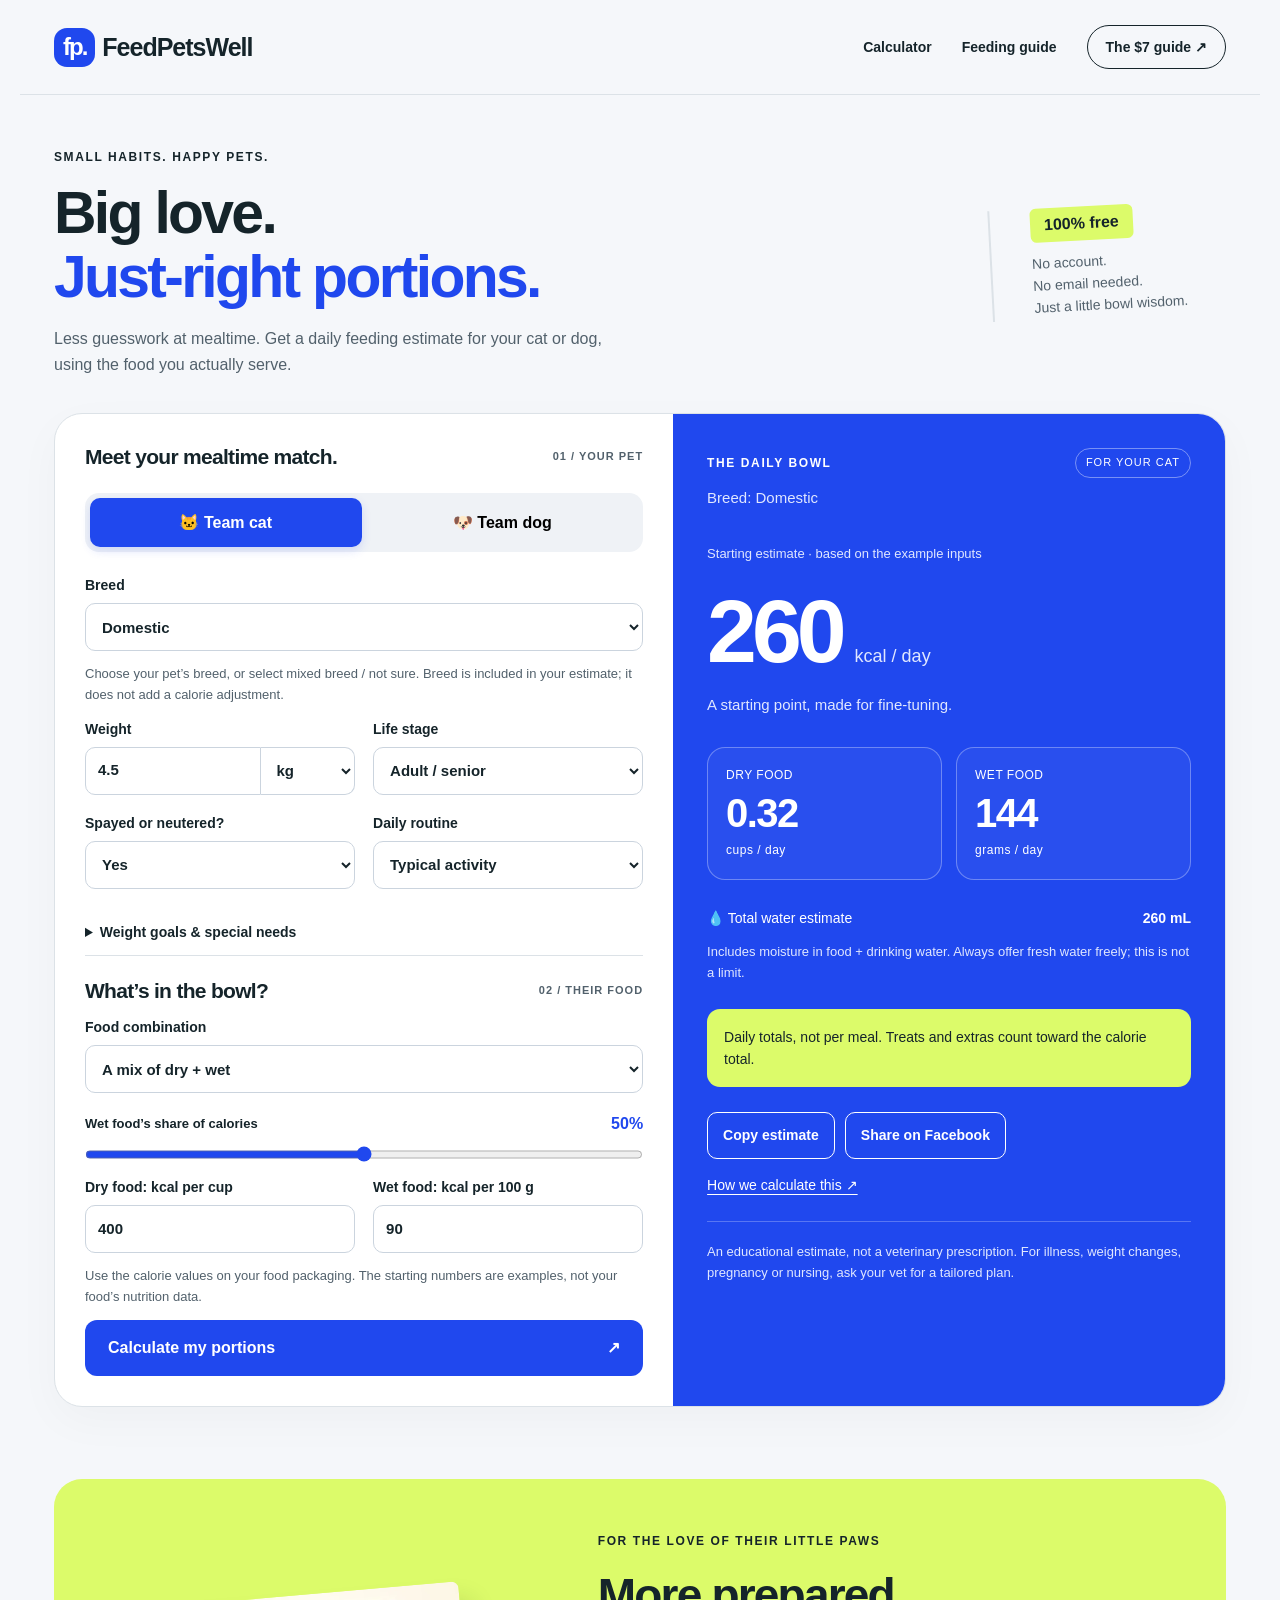
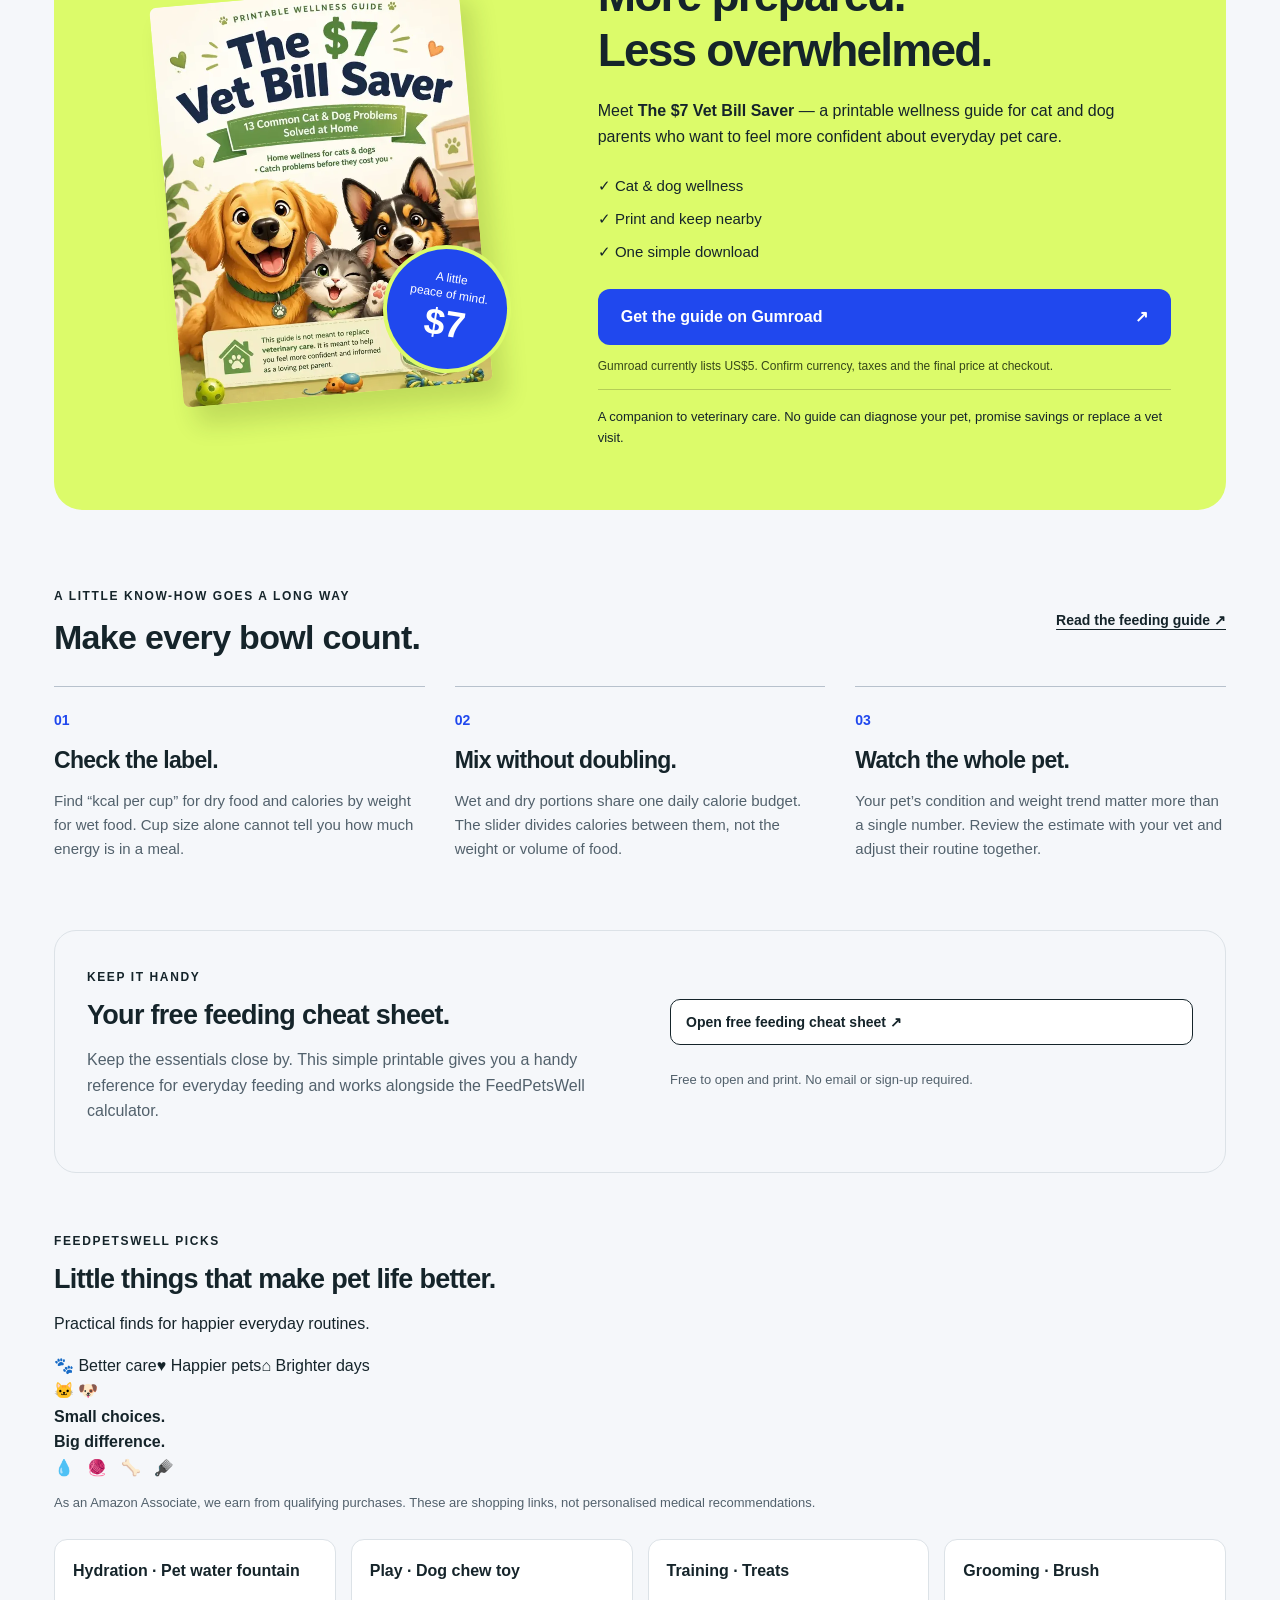
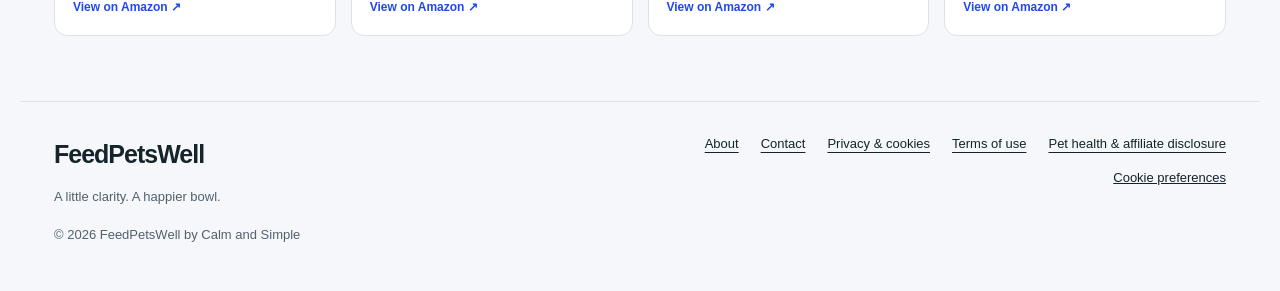
==== index.html @ 6544391b "Add FeedPetsWell Picks visual hero" ====
<!doctype html><html lang="en"><head><meta charset="utf-8"><meta name="viewport" content="width=device-width,initial-scale=1"><title>Cat & Dog Feeding Calculator | FeedPetsWell</title><meta name="description" content="Simple pet feeding estimates, practical guidance and printable wellness resources for cat and dog owners."><meta name="google-site-verification" content="kcTgtNbim-aIJYTtBA2O4tRLavfRM7BDeSpDGk0iWt8"><link rel="canonical" href="https://feedpetswell.com/"><meta property="og:title" content="Cat & Dog Feeding Calculator | FeedPetsWell"><meta property="og:description" content="Simple pet feeding estimates, practical guidance and printable wellness resources for cat and dog owners."><link rel="icon" href="favicon.svg"><link rel="stylesheet" href="style.css"><script async src="https://pagead2.googlesyndication.com/pagead/js/adsbygoogle.js?client=ca-pub-4805688858425253" crossorigin="anonymous"></script></head><body><a class="skip" href="#main">Skip to content</a><header><a class="brand" href="./" aria-label="FeedPetsWell home"><span class="brandmark">fp.</span>FeedPetsWell</a><nav aria-label="Main navigation"><a href="./#calculator">Calculator</a><a href="feeding-guide.html">Feeding guide</a><a class="nav-shop" href="./#wellness">The $7 guide ↗</a></nav></header><main id="main"><section class="intro"><div><span class="eyebrow">SMALL HABITS. HAPPY PETS.</span><h1>Big love.<br><span>Just-right portions.</span></h1><p>Less guesswork at mealtime. Get a daily feeding estimate for your cat or dog, using the food you actually serve.</p></div><div class="intro-note"><span>100% free</span><p>No account.<br>No email needed.<br>Just a little bowl wisdom.</p></div></section>
<section id="calculator" class="calculator" aria-label="Pet feeding calculator"><div class="input-panel"><div class="section-top"><h2>Meet your mealtime match.</h2><span class="pill">01 / YOUR PET</span></div><div class="pet-switch" role="group" aria-label="Pet type"><button class="selected" data-pet="cat" aria-pressed="true">🐱 Team cat</button><button data-pet="dog" aria-pressed="false">🐶 Team dog</button></div><form id="pet-form"><label for="breed">Breed<select id="breed" aria-describedby="breed-help"><option>Domestic</option></select></label><p id="breed-help" class="small">Choose your pet’s breed, or select mixed breed / not sure. Breed is included in your estimate; it does not add a calorie adjustment.</p><div class="fields"><label>Weight<div class="joined"><input id="weight" type="number" min="0.1" max="200" step="any" value="4.5" required aria-label="Pet weight"><select id="units" aria-label="Weight units"><option value="kg">kg</option><option value="lb">lb</option></select></div></label><label>Life stage<select id="stage"><option value="adult">Adult / senior</option><option value="young">Kitten / puppy under 4 months</option><option value="growing">Growing pet, 4+ months</option></select></label><label>Spayed or neutered?<select id="neutered"><option value="yes">Yes</option><option value="no">No</option></select></label><label>Daily routine<select id="activity"><option value="normal">Typical activity</option><option value="low">Low activity / gains weight easily</option><option value="high">Very active / working pet</option></select></label></div><details class="extra"><summary>Weight goals & special needs</summary><div class="fields"><label>Weight goal<select id="goal"><option value="maintain">Maintain</option><option value="lose">Lose weight</option><option value="gain">Gain weight</option></select></label><label>Health considerations<select id="health"><option value="healthy">Generally healthy</option><option value="special">Sensitive digestion / medical needs</option><option value="pregnant">Pregnant or nursing</option></select></label></div><p class="small">These options help flag when a veterinary feeding plan is needed. Breed and sex alone do not set your pet’s portions.</p></details><div class="section-top food-heading"><h3>What’s in the bowl?</h3><span class="pill">02 / THEIR FOOD</span></div><label>Food combination<select id="food"><option value="mixed">A mix of dry + wet</option><option value="dry">Dry food only</option><option value="wet">Wet food only</option></select></label><div id="split-wrap"><div class="range-label"><label for="split">Wet food’s share of calories</label><output id="split-label">50%</output></div><input type="range" id="split" min="0" max="100" step="5" value="50"></div><div class="fields food-fields"><label id="dry-label">Dry food: kcal per cup<input id="dry" type="number" value="400" min="1" max="2000" step="any" required></label><label id="wet-label">Wet food: kcal per 100 g<input id="wet" type="number" value="90" min="1" max="1000" step="any" required></label></div><p class="small">Use the calorie values on your food packaging. The starting numbers are examples, not your food’s nutrition data.</p><button type="submit" class="primary calculate">Calculate my portions <span>↗</span></button></form></div>
<aside class="result-panel"><div class="section-top"><span class="eyebrow">THE DAILY BOWL</span><span id="pet-label">FOR YOUR CAT</span></div><div id="results" aria-live="polite" aria-atomic="true"><p id="breed-result" class="result-description"></p><p id="result-status">Starting estimate · based on the example inputs</p><div class="calorie-number"><span id="calories">260</span><span>kcal / day</span></div><p class="result-description">A starting point, made for fine-tuning.</p><div class="portion-grid"><div><span>DRY FOOD</span><strong id="dry-out">0.32</strong><span>cups / day</span></div><div><span>WET FOOD</span><strong id="wet-out">144</strong><span id="wet-unit">grams / day</span></div></div><div class="water-row"><span>💧 Total water estimate</span><strong id="water-out">260 mL</strong></div><p class="small">Includes moisture in food + drinking water. Always offer fresh water freely; this is not a limit.</p><p id="guidance" class="result-guidance">Daily totals, not per meal. Treats and extras count toward the calorie total.</p></div><div class="share-row"><button id="copy" class="outline">Copy estimate</button><a id="share" class="outline" target="_blank" rel="noopener noreferrer">Share on Facebook</a></div><p id="copy-status" role="status" class="small"></p><a class="method-link" href="feeding-guide.html#method">How we calculate this ↗</a><p class="small result-disclaimer">An educational estimate, not a veterinary prescription. For illness, weight changes, pregnancy or nursing, ask your vet for a tailored plan.</p></aside></section>
<section class="wellness" id="wellness"><div class="cover-wrap"><img src="assets/vet-bill-saver.webp" alt="The $7 Vet Bill Saver printable wellness guide cover featuring two dogs and a cat" width="850" height="1100" loading="lazy"><span class="price-sticker">A little<br>peace of mind.<strong>$7</strong></span></div><div class="wellness-copy"><span class="eyebrow">FOR THE LOVE OF THEIR LITTLE PAWS</span><h2>More prepared.<br>Less overwhelmed.</h2><p>Meet <strong>The $7 Vet Bill Saver</strong> — a printable wellness guide for cat and dog parents who want to feel more confident about everyday pet care.</p><div class="benefits"><span>✓ Cat & dog wellness</span><span>✓ Print and keep nearby</span><span>✓ One simple download</span></div><a class="primary buy" href="https://calmtools7.gumroad.com/l/VetBillSaver" target="_blank" rel="noopener noreferrer">Get the guide on Gumroad <span>↗</span></a><p class="small">Gumroad currently lists US$5. Confirm currency, taxes and the final price at checkout.</p><p class="guide-disclaimer">A companion to veterinary care. No guide can diagnose your pet, promise savings or replace a vet visit.</p></div></section>
<section class="learn"><div class="section-top"><div><span class="eyebrow">A LITTLE KNOW-HOW GOES A LONG WAY</span><h2>Make every bowl count.</h2></div><a href="feeding-guide.html">Read the feeding guide ↗</a></div><div class="learn-grid"><article><span class="step">01</span><h3>Check the label.</h3><p>Find “kcal per cup” for dry food and calories by weight for wet food. Cup size alone cannot tell you how much energy is in a meal.</p></article><article><span class="step">02</span><h3>Mix without doubling.</h3><p>Wet and dry portions share one daily calorie budget. The slider divides calories between them, not the weight or volume of food.</p></article><article><span class="step">03</span><h3>Watch the whole pet.</h3><p>Your pet’s condition and weight trend matter more than a single number. Review the estimate with your vet and adjust their routine together.</p></article></div></section>
<section class="downloads"><div><span class="eyebrow">KEEP IT HANDY</span><h2>Your free feeding cheat sheet.</h2><p>Keep the essentials close by. This simple printable gives you a handy reference for everyday feeding and works alongside the FeedPetsWell calculator.</p></div><div><a class="outline" href="pet_feeding_cheatsheet.pdf">Open free feeding cheat sheet ↗</a><p class="small">Free to open and print. No email or sign-up required.</p></div></section>
<section class="shop-section"><div class="picks-hero"><div><span class="eyebrow">FEEDPETSWELL PICKS</span><h2>Little things that make pet life better.</h2><p>Practical finds for happier everyday routines.</p><div class="picks-values"><span>🐾 Better care</span><span>♥ Happier pets</span><span>⌂ Brighter days</span></div></div><div class="picks-scene" aria-hidden="true"><div class="pet-faces">🐱 🐶</div><strong>Small choices.<br>Big difference.</strong><div class="pet-things">💧 &nbsp; 🧶 &nbsp; 🦴 &nbsp; 🪮</div></div></div><p class="small picks-disclosure">As an Amazon Associate, we earn from qualifying purchases. These are shopping links, not personalised medical recommendations.</p><div class="shop-grid"><a href="https://amzn.to/4moT9z4" target="_blank" rel="sponsored noopener noreferrer">Hydration · Pet water fountain<span>View on Amazon ↗</span></a><a href="https://amzn.to/4cdVO9X" target="_blank" rel="sponsored noopener noreferrer">Play · Dog chew toy<span>View on Amazon ↗</span></a><a href="https://amzn.to/4volCZR" target="_blank" rel="sponsored noopener noreferrer">Training · Treats<span>View on Amazon ↗</span></a><a href="https://amzn.to/4t9PZSg" target="_blank" rel="sponsored noopener noreferrer">Grooming · Brush<span>View on Amazon ↗</span></a></div></section></main><script src="calculator.js" defer></script><footer><div><a class="brand" href="./">FeedPetsWell</a><p>A little clarity. A happier bowl.</p><small>© 2026 FeedPetsWell by Calm and Simple</small></div><div class="footerlinks"><a href="about.html">About</a><a href="contact.html">Contact</a><a href="privacy.html">Privacy & cookies</a><a href="terms.html">Terms of use</a><a href="disclaimer.html">Pet health & affiliate disclosure</a><button class="textbutton" data-cookie-open>Cookie preferences</button></div></footer><dialog id="cookies"><h2>Your privacy, your choice.</h2><p>The calculator works without analytics. Allow optional Google Analytics to help us understand site usage? Your pet’s form entries are not sent to Analytics.</p><p><a href="privacy.html">Read our privacy & cookie policy</a></p><div class="cookiebuttons"><button data-consent="no">Reject analytics</button><button class="primary" data-consent="yes">Allow analytics</button></div></dialog><script src="privacy.js" defer></script></body></html>
---- style.css ----
:root{--ink:#15242a;--blue:#2048ee;--lime:#dcfb6a;--paper:#f5f7fa;--line:#dce2e7;--muted:#52616c}*{box-sizing:border-box}html{scroll-behavior:smooth;scroll-padding-top:24px}body{margin:0;background:var(--paper);color:var(--ink);font-family:Inter,'Aptos','Segoe UI',Arial,sans-serif;font-size:16px;line-height:1.6}a{color:inherit;text-underline-offset:4px}button,input,select{font:inherit}button,a,input,select,summary{-webkit-tap-highlight-color:transparent}button,a{touch-action:manipulation}button{cursor:pointer}button:focus-visible,a:focus-visible,summary:focus-visible,input:focus-visible,select:focus-visible{outline:3px solid #ed7c37;outline-offset:4px}header,main,footer{max-width:1240px;margin:auto}header{display:flex;align-items:center;justify-content:space-between;padding:25px 34px;border-bottom:1px solid var(--line);gap:20px}.brand{display:inline-flex;align-items:center;gap:9px;text-decoration:none;font-size:29px;font-weight:850;letter-spacing:-1.7px}.brandmark{background:var(--blue);color:white;border-radius:13px;font-size:24px;letter-spacing:-2px;padding:0 9px;height:39px}.brand-dot{font-size:12px;align-self:flex-start;letter-spacing:0}nav{display:flex;gap:30px;align-items:center;font-weight:650;font-size:14px}nav a{text-decoration:none}.nav-shop{padding:10px 18px;border:1px solid var(--ink);border-radius:30px}main{padding:0 34px}.intro{display:flex;align-items:center;justify-content:space-between;gap:40px;padding:48px 0 36px}.eyebrow{font-size:12px;font-weight:800;letter-spacing:1.6px}.intro h1{font-size:clamp(38px,4.6vw,62px);line-height:1.08;letter-spacing:-2.7px;margin:12px 0 18px}.intro h1 span{color:var(--blue)}.intro p{max-width:580px;color:var(--muted);margin:0;line-height:1.6}.intro-note{border-left:2px solid var(--line);padding:0 40px;min-width:230px;transform:rotate(-3deg)}.intro-note>span{background:var(--lime);padding:4px 14px;font-weight:800;border-radius:6px;display:inline-block;margin-bottom:10px}.intro-note p{font-size:14px}.calculator{display:grid;grid-template-columns:1.12fr 1fr;border:1px solid var(--line);border-radius:28px;overflow:hidden;background:white;box-shadow:0 14px 45px #15242a08;scroll-margin-top:20px}.input-panel{padding:30px}.section-top{display:flex;justify-content:space-between;align-items:center;gap:15px}h2,h3{line-height:1.2;letter-spacing:-.7px}h2{font-size:27px;margin:0 0 20px}h3{font-size:21px}.input-panel h2{font-size:21px;margin:0}.pill{font-size:11px;font-weight:750;letter-spacing:1px;white-space:nowrap;color:var(--muted)}.pet-switch{display:flex;background:#eff2f6;padding:5px;border-radius:14px;gap:5px;margin:23px 0}.pet-switch button{width:50%;border:0;border-radius:10px;background:transparent;padding:12px;font-weight:700}.pet-switch button.selected{background:var(--blue);color:white;box-shadow:0 4px 10px #2048ee25}.fields{display:grid;grid-template-columns:1fr 1fr;gap:18px}label{display:block;font-size:14px;font-weight:650;line-height:1.5}input:not([type=range]),select{display:block;width:100%;min-height:48px;padding:10px 12px;border:1px solid #cbd4de;border-radius:10px;background:white;color:var(--ink);margin-top:7px;font-size:15px;min-width:0}input:invalid{border-color:#b54c36}.joined{display:flex}.joined input{border-radius:10px 0 0 10px;width:65%}.joined select{width:35%;border-left:0;border-radius:0 10px 10px 0}.extra{font-size:14px;margin-top:20px;padding:12px 0;border-bottom:1px solid var(--line)}summary{cursor:pointer;font-weight:650}details[open] summary{margin-bottom:15px}.extra .fields{margin-top:14px}.small{font-size:13px;line-height:1.6;color:var(--muted)}.food-heading{margin:22px 0 14px}.food-heading h3{margin:0}.range-label{display:flex;justify-content:space-between;align-items:center;margin-top:18px}.range-label label{font-size:13px}output{font-weight:800;color:var(--blue)}input[type=range]{width:100%;accent-color:var(--blue);height:25px;margin:5px 0 10px}.primary{display:inline-flex;justify-content:center;align-items:center;gap:30px;background:var(--blue);color:white;text-decoration:none;border:0;padding:15px 23px;border-radius:12px;font-weight:750;font-size:16px;min-height:52px;transition:transform .18s,background .18s}.primary:hover{background:#1435c6;transform:translateY(-2px)}.calculate{width:100%;justify-content:space-between}.result-panel{background:var(--blue);color:white;padding:34px;position:relative}.result-panel .eyebrow{font-size:12px}.result-panel .section-top>span:last-child{font-size:11px;letter-spacing:1px;border:1px solid #ffffff65;border-radius:20px;padding:5px 10px}.result-panel .small{color:#e0e7ff}.result-panel #result-status{font-size:13px;color:#e0e7ff;margin-top:34px}.calorie-number{display:flex;flex-wrap:wrap;align-items:baseline;gap:13px}.calorie-number>span:first-child{font-size:clamp(64px,7vw,92px);font-weight:800;letter-spacing:-5px;line-height:1.2}.calorie-number>span:last-child{font-size:18px;color:#e0e7ff}.result-description{margin:8px 0 30px;color:#e0e7ff;font-size:15px}.portion-grid{display:grid;grid-template-columns:1fr 1fr;gap:14px}.portion-grid>div{border:1px solid #ffffff50;border-radius:18px;padding:18px;background:#ffffff0b}.portion-grid span{display:block;font-size:12px;letter-spacing:.5px}.portion-grid strong{font-size:40px;line-height:1.4;letter-spacing:-1.6px;display:block}.water-row{display:flex;justify-content:space-between;gap:15px;margin:27px 0 8px;font-size:14px}.result-guidance{background:var(--lime);color:var(--ink);padding:17px;border-radius:13px;font-size:14px;margin:25px 0;line-height:1.6}.share-row{display:flex;flex-wrap:wrap;gap:10px}.outline{border:1px solid currentColor;padding:11px 15px;text-decoration:none;background:transparent;color:inherit;border-radius:10px;font-size:14px;font-weight:650;display:inline-block;min-height:44px}.outline:hover{background:#ffffff18}.method-link{font-size:14px}.result-disclaimer{border-top:1px solid #ffffff40;padding-top:20px;margin-top:24px}.wellness{display:grid;grid-template-columns:.85fr 1.15fr;gap:65px;align-items:center;margin:72px 0;background:var(--lime);border-radius:28px;padding:48px 55px}.cover-wrap{position:relative;max-width:310px;margin:auto}.cover-wrap img{display:block;width:100%;height:auto;border-radius:7px;transform:rotate(-5deg);box-shadow:12px 19px 25px #22310026;transition:transform .3s}.cover-wrap:hover img{transform:rotate(-2deg)}.price-sticker{position:absolute;bottom:22px;right:-35px;background:var(--blue);color:white;border-radius:50%;width:128px;height:128px;text-align:center;display:flex;flex-direction:column;justify-content:center;font-size:12px;line-height:1.3;transform:rotate(9deg);border:4px solid var(--lime)}.price-sticker strong{display:block;font-size:37px;line-height:1.2}.wellness h2{font-size:clamp(32px,3.7vw,46px);letter-spacing:-1.8px;margin:15px 0 20px}.wellness-copy>p{font-size:16px}.benefits{display:grid;gap:9px;font-size:15px;margin:25px 0}.buy{width:100%;justify-content:space-between}.wellness-copy .small{font-size:12px;color:#35471a}.guide-disclaimer{font-size:13px!important;border-top:1px solid #72833660;padding-top:17px}.learn .section-top{margin-bottom:28px}.learn .section-top h2{margin:10px 0 0;font-size:34px}.learn .section-top>a{font-size:14px;font-weight:650}.learn-grid{display:grid;grid-template-columns:repeat(3,1fr);gap:30px}.learn article{border-top:1px solid #b7c1cc;padding-top:20px}.step{font-size:14px;color:var(--blue);font-weight:750}.learn h3{font-size:23px;margin:14px 0}.learn p{color:var(--muted);font-size:15px}.downloads{display:grid;grid-template-columns:1fr 1fr;align-items:center;gap:60px;border:1px solid var(--line);border-radius:22px;padding:32px;margin:54px 0}.downloads h2{margin:10px 0}.downloads p{color:var(--muted)}.downloads>div:last-child{display:grid;gap:12px}.downloads .outline{background:white}.shop-section{margin:50px 0 65px}.shop-section h2{margin:10px 0 15px}.shop-grid{display:grid;grid-template-columns:repeat(4,1fr);gap:15px;margin-top:25px}.shop-grid a{background:white;border:1px solid var(--line);border-radius:13px;padding:18px;text-decoration:none;font-size:16px;font-weight:650}.shop-grid a:hover{border-color:var(--blue)}.shop-grid span{display:block;color:var(--blue);font-size:12px;margin-top:14px}footer{display:flex;justify-content:space-between;gap:40px;border-top:1px solid var(--line);padding:32px 34px 45px}footer p,footer small{font-size:13px;color:var(--muted)}.footerlinks{display:flex;max-width:560px;justify-content:flex-end;align-content:flex-start;flex-wrap:wrap;gap:13px 22px;font-size:13px}.textbutton{background:none;border:0;padding:0;font-size:13px;text-decoration:underline;color:inherit}.article{max-width:840px;padding-top:65px;padding-bottom:70px}.article h1{font-size:clamp(36px,5vw,58px);line-height:1.12;letter-spacing:-2px;margin:15px 0 35px}.article h2{font-size:25px;margin:35px 0 12px}.article p{color:#3e505b;line-height:1.85}.article a:not(.primary){color:#183fd5}.article details{padding:18px 0;border-bottom:1px solid var(--line)}.article>.primary{margin-top:25px}.lede{font-size:20px}dialog{max-width:520px;width:calc(100% - 32px);border:1px solid var(--line);border-radius:22px;padding:28px;box-shadow:0 20px 100px #0003}dialog::backdrop{background:#10182870}dialog p{font-size:15px}.cookiebuttons{display:flex;flex-wrap:wrap;gap:12px}.cookiebuttons button{flex:1;border:1px solid var(--blue);border-radius:10px;padding:12px;font-size:14px}.skip{position:absolute;top:-100px;left:20px;background:white;padding:10px;z-index:10}.skip:focus{top:10px}[hidden]{display:none!important}@media(max-width:900px){.intro-note{display:none}.calculator{grid-template-columns:1fr 1fr}.input-panel,.result-panel{padding:24px}.section-top{flex-wrap:wrap}.fields{gap:12px}.wellness{padding:35px;gap:40px}.shop-grid{grid-template-columns:1fr 1fr}.downloads{gap:25px}.calorie-number>span:first-child{font-size:70px}}@media(max-width:700px){header{padding:18px 20px;flex-wrap:wrap;gap:15px}.brand{font-size:26px}nav{width:100%;gap:20px;justify-content:space-between;font-size:13px}.nav-shop{padding:8px 12px}main{padding:0 18px}.intro{padding:30px 2px}.intro h1{font-size:42px;letter-spacing:-2px}.intro p{font-size:15px}.calculator{grid-template-columns:1fr;border-radius:20px}.input-panel,.result-panel{padding:23px}.result-panel{margin:0}.result-panel #result-status{margin-top:25px}.wellness{grid-template-columns:1fr;padding:32px 26px;gap:35px;margin:42px 0}.cover-wrap{max-width:220px}.price-sticker{right:-25px;width:105px;height:105px}.wellness h2{font-size:37px}.learn-grid{grid-template-columns:1fr;gap:16px}.learn .section-top h2{font-size:30px}.learn .section-top{gap:17px}.learn article p{margin-bottom:0}.downloads{grid-template-columns:1fr;padding:25px;gap:15px}.shop-grid{gap:12px}.shop-grid a{font-size:14px;padding:14px}footer{padding:28px 20px;flex-direction:column;gap:20px}.footerlinks{justify-content:flex-start}.article{padding:35px 23px 55px}.article h1{font-size:39px}}@media(prefers-reduced-motion:reduce){html{scroll-behavior:auto}*{transition:none!important}}@media print{header,footer,.input-panel,.wellness,.learn,.downloads,.shop-section,.share-row,dialog{display:none}.calculator{display:block}.result-panel{color:black;background:white}.result-panel .small,.result-panel #result-status,.result-description{color:black}}

/* FeedPetsWell wordmark */
.brand{font-size:25px;letter-spacing:-1px;gap:7px}.domain-suffix{font-size:16px;letter-spacing:-.3px;margin-left:-6px;align-self:center;color:var(--blue)}@media(max-width:700px){.brand{font-size:23px}.domain-suffix{font-size:15px}}
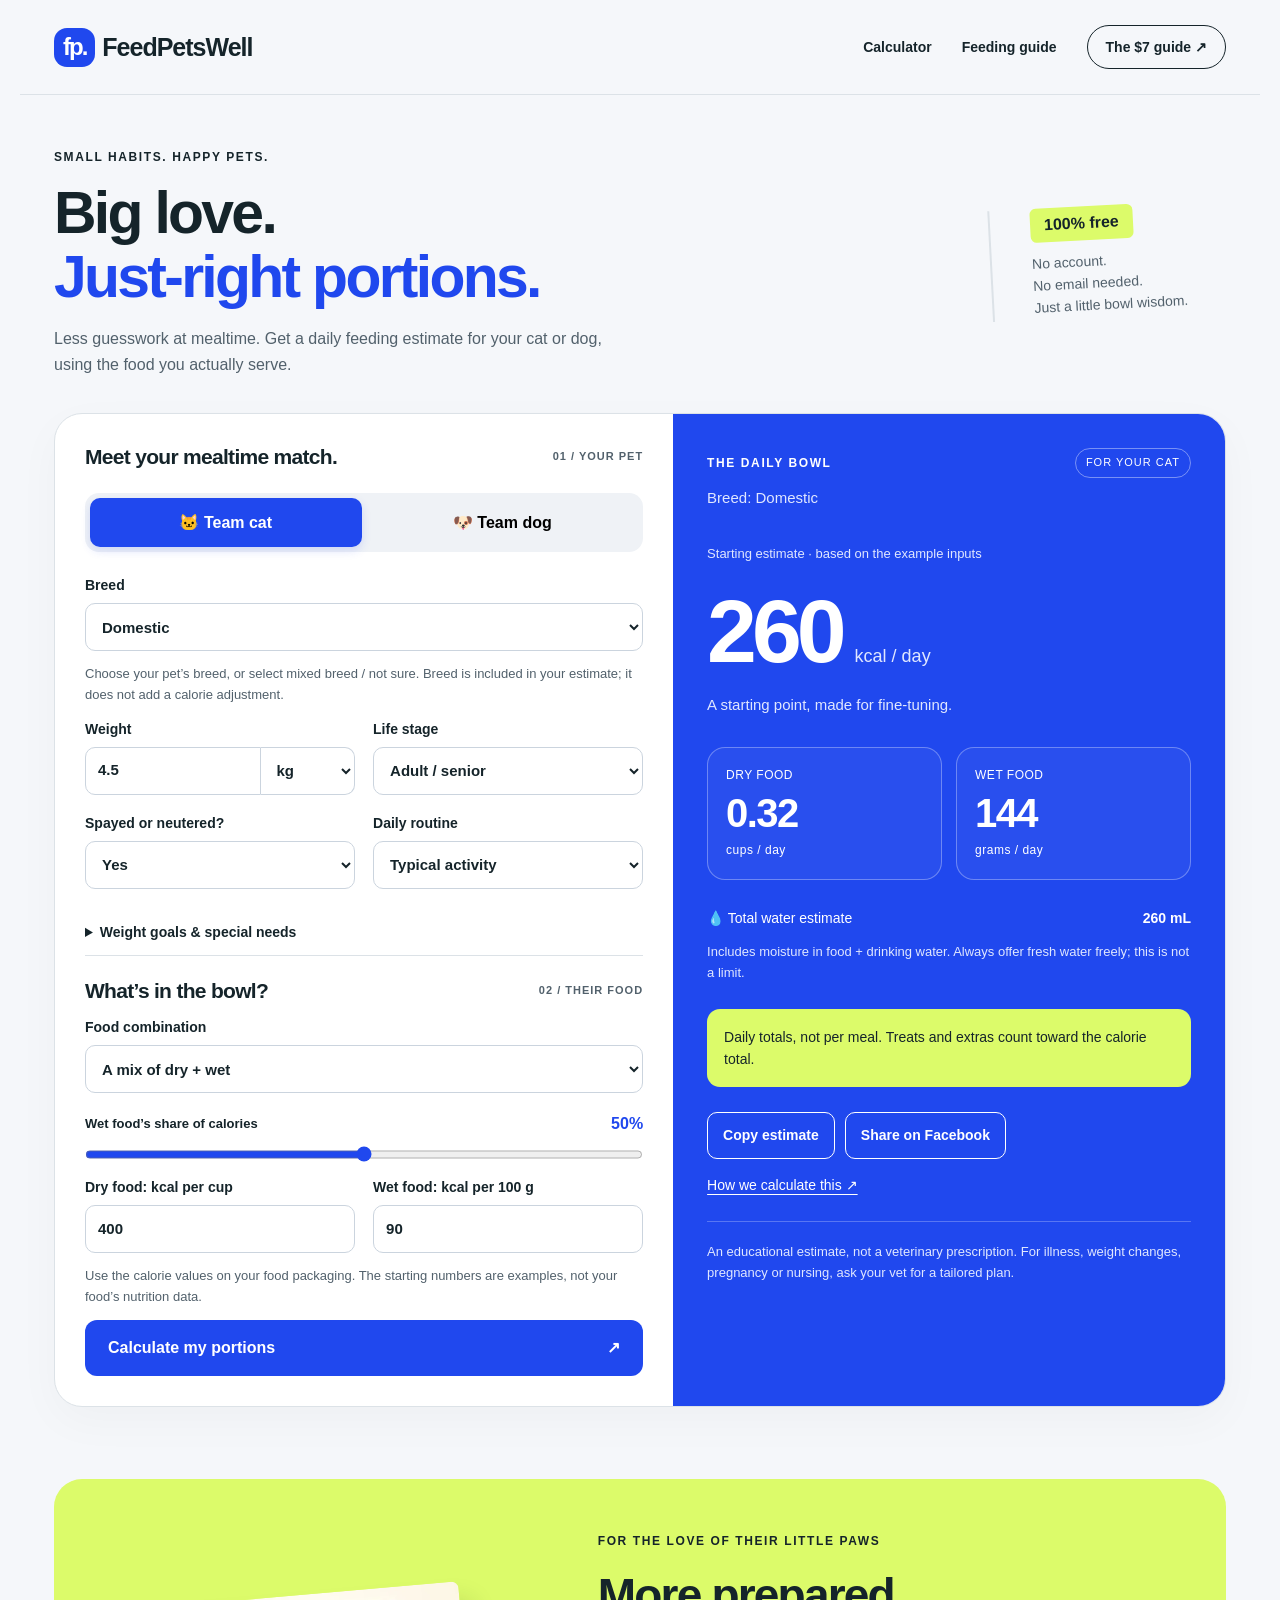
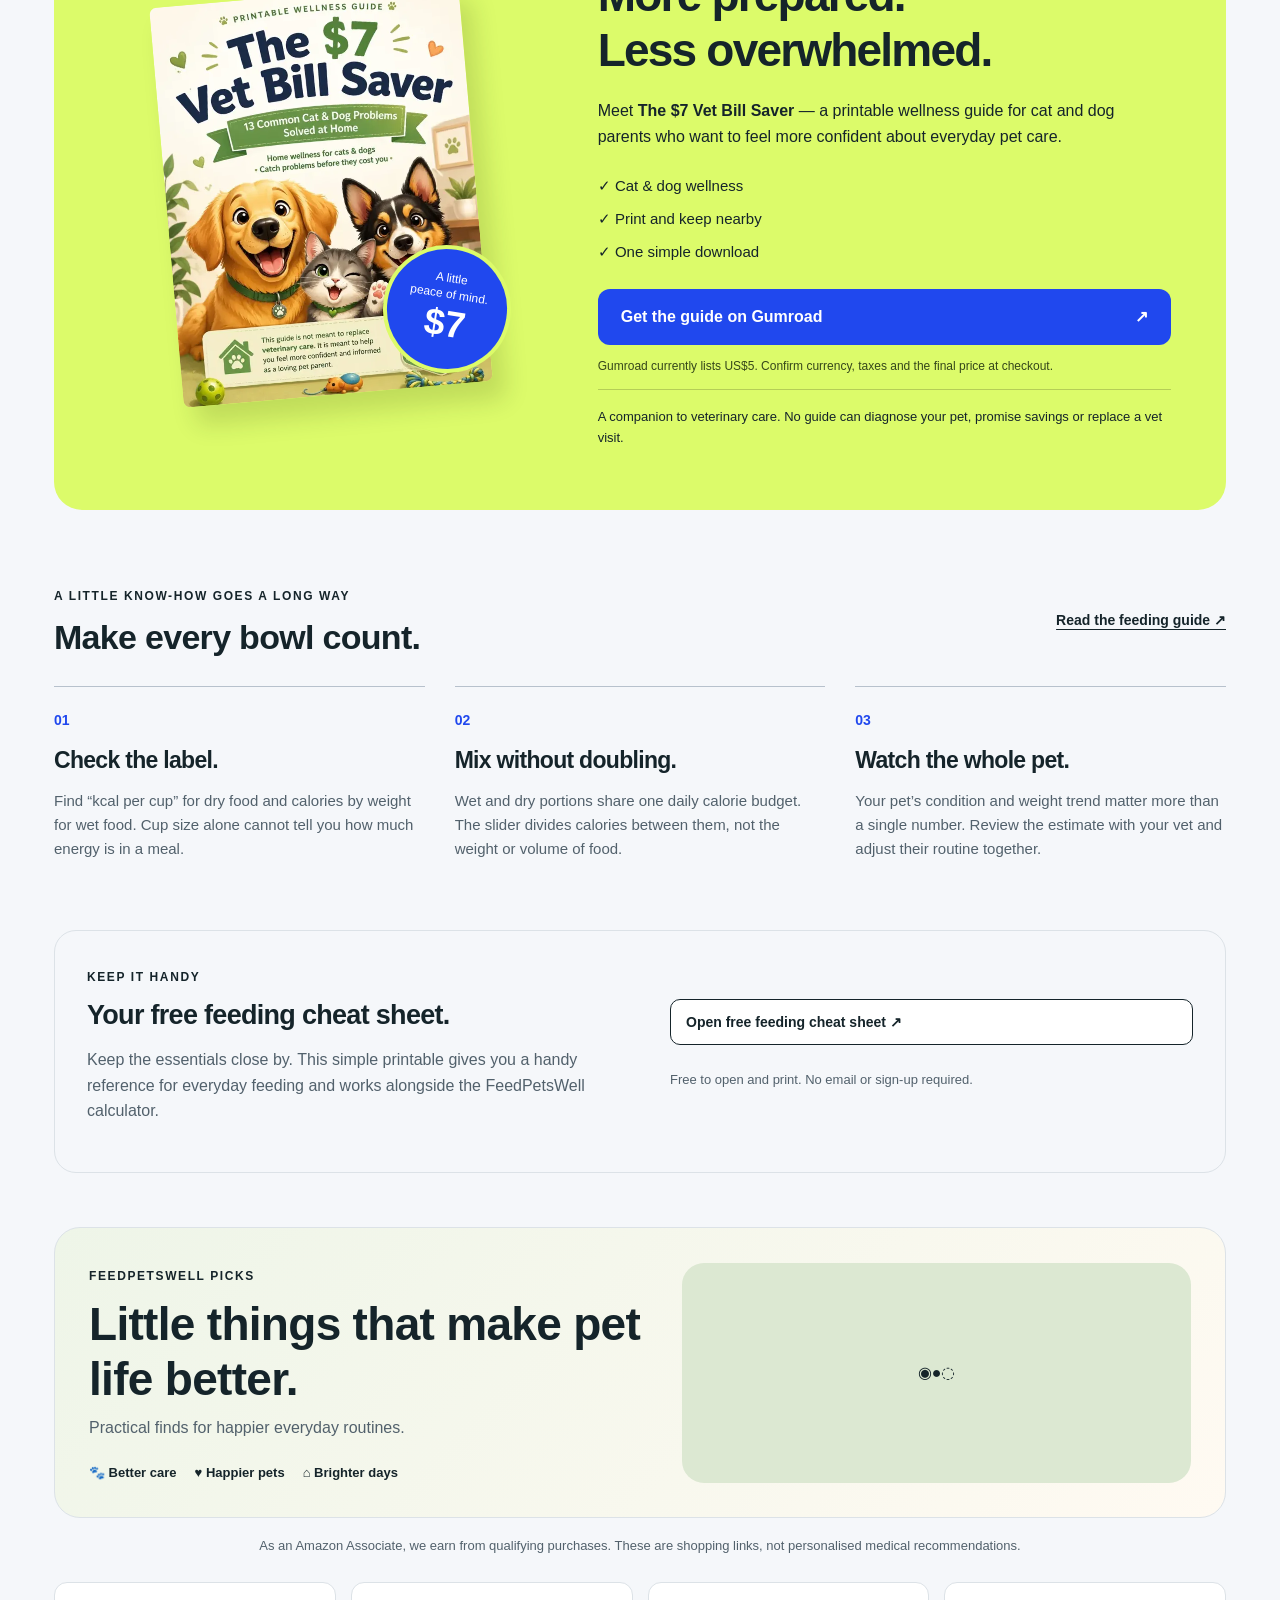
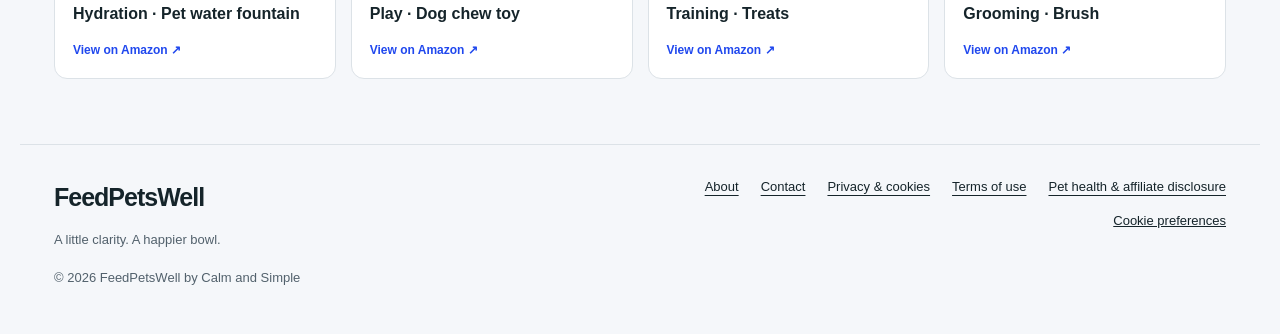
==== commit 0163c01a: "Replace Picks emoji panel with pet artwork" ====
--- a/index.html
+++ b/index.html
@@ -4,4 +4,4 @@
 <section class="wellness" id="wellness"><div class="cover-wrap"><img src="assets/vet-bill-saver.webp" alt="The $7 Vet Bill Saver printable wellness guide cover featuring two dogs and a cat" width="850" height="1100" loading="lazy"><span class="price-sticker">A little<br>peace of mind.<strong>$7</strong></span></div><div class="wellness-copy"><span class="eyebrow">FOR THE LOVE OF THEIR LITTLE PAWS</span><h2>More prepared.<br>Less overwhelmed.</h2><p>Meet <strong>The $7 Vet Bill Saver</strong> — a printable wellness guide for cat and dog parents who want to feel more confident about everyday pet care.</p><div class="benefits"><span>✓ Cat & dog wellness</span><span>✓ Print and keep nearby</span><span>✓ One simple download</span></div><a class="primary buy" href="https://calmtools7.gumroad.com/l/VetBillSaver" target="_blank" rel="noopener noreferrer">Get the guide on Gumroad <span>↗</span></a><p class="small">Gumroad currently lists US$5. Confirm currency, taxes and the final price at checkout.</p><p class="guide-disclaimer">A companion to veterinary care. No guide can diagnose your pet, promise savings or replace a vet visit.</p></div></section>
 <section class="learn"><div class="section-top"><div><span class="eyebrow">A LITTLE KNOW-HOW GOES A LONG WAY</span><h2>Make every bowl count.</h2></div><a href="feeding-guide.html">Read the feeding guide ↗</a></div><div class="learn-grid"><article><span class="step">01</span><h3>Check the label.</h3><p>Find “kcal per cup” for dry food and calories by weight for wet food. Cup size alone cannot tell you how much energy is in a meal.</p></article><article><span class="step">02</span><h3>Mix without doubling.</h3><p>Wet and dry portions share one daily calorie budget. The slider divides calories between them, not the weight or volume of food.</p></article><article><span class="step">03</span><h3>Watch the whole pet.</h3><p>Your pet’s condition and weight trend matter more than a single number. Review the estimate with your vet and adjust their routine together.</p></article></div></section>
 <section class="downloads"><div><span class="eyebrow">KEEP IT HANDY</span><h2>Your free feeding cheat sheet.</h2><p>Keep the essentials close by. This simple printable gives you a handy reference for everyday feeding and works alongside the FeedPetsWell calculator.</p></div><div><a class="outline" href="pet_feeding_cheatsheet.pdf">Open free feeding cheat sheet ↗</a><p class="small">Free to open and print. No email or sign-up required.</p></div></section>
-<section class="shop-section"><div class="picks-hero"><div><span class="eyebrow">FEEDPETSWELL PICKS</span><h2>Little things that make pet life better.</h2><p>Practical finds for happier everyday routines.</p><div class="picks-values"><span>🐾 Better care</span><span>♥ Happier pets</span><span>⌂ Brighter days</span></div></div><div class="picks-scene" aria-hidden="true"><div class="pet-faces">🐱 🐶</div><strong>Small choices.<br>Big difference.</strong><div class="pet-things">💧 &nbsp; 🧶 &nbsp; 🦴 &nbsp; 🪮</div></div></div><p class="small picks-disclosure">As an Amazon Associate, we earn from qualifying purchases. These are shopping links, not personalised medical recommendations.</p><div class="shop-grid"><a href="https://amzn.to/4moT9z4" target="_blank" rel="sponsored noopener noreferrer">Hydration · Pet water fountain<span>View on Amazon ↗</span></a><a href="https://amzn.to/4cdVO9X" target="_blank" rel="sponsored noopener noreferrer">Play · Dog chew toy<span>View on Amazon ↗</span></a><a href="https://amzn.to/4volCZR" target="_blank" rel="sponsored noopener noreferrer">Training · Treats<span>View on Amazon ↗</span></a><a href="https://amzn.to/4t9PZSg" target="_blank" rel="sponsored noopener noreferrer">Grooming · Brush<span>View on Amazon ↗</span></a></div></section></main><script src="calculator.js" defer></script><footer><div><a class="brand" href="./">FeedPetsWell</a><p>A little clarity. A happier bowl.</p><small>© 2026 FeedPetsWell by Calm and Simple</small></div><div class="footerlinks"><a href="about.html">About</a><a href="contact.html">Contact</a><a href="privacy.html">Privacy & cookies</a><a href="terms.html">Terms of use</a><a href="disclaimer.html">Pet health & affiliate disclosure</a><button class="textbutton" data-cookie-open>Cookie preferences</button></div></footer><dialog id="cookies"><h2>Your privacy, your choice.</h2><p>The calculator works without analytics. Allow optional Google Analytics to help us understand site usage? Your pet’s form entries are not sent to Analytics.</p><p><a href="privacy.html">Read our privacy & cookie policy</a></p><div class="cookiebuttons"><button data-consent="no">Reject analytics</button><button class="primary" data-consent="yes">Allow analytics</button></div></dialog><script src="privacy.js" defer></script></body></html>
+<section class="shop-section"><div class="picks-hero"><div><span class="eyebrow">FEEDPETSWELL PICKS</span><h2>Little things that make pet life better.</h2><p>Practical finds for happier everyday routines.</p><div class="picks-values"><span>🐾 Better care</span><span>♥ Happier pets</span><span>⌂ Brighter days</span></div></div><div class="picks-scene photo-style" aria-label="Happy cat and dog in a cozy home"><div class="pet-portrait"><div class="cat-shape"><span class="ear left"></span><span class="ear right"></span><span class="eye e1"></span><span class="eye e2"></span><span class="nose"></span></div><div class="dog-shape"><span class="dog-ear left"></span><span class="dog-ear right"></span><span class="eye e1"></span><span class="eye e2"></span><span class="dog-nose"></span></div></div><div class="cozy-floor"><span>◉</span><span>●</span><span>◌</span></div></div></div><p class="small picks-disclosure">As an Amazon Associate, we earn from qualifying purchases. These are shopping links, not personalised medical recommendations.</p><div class="shop-grid"><a href="https://amzn.to/4moT9z4" target="_blank" rel="sponsored noopener noreferrer">Hydration · Pet water fountain<span>View on Amazon ↗</span></a><a href="https://amzn.to/4cdVO9X" target="_blank" rel="sponsored noopener noreferrer">Play · Dog chew toy<span>View on Amazon ↗</span></a><a href="https://amzn.to/4volCZR" target="_blank" rel="sponsored noopener noreferrer">Training · Treats<span>View on Amazon ↗</span></a><a href="https://amzn.to/4t9PZSg" target="_blank" rel="sponsored noopener noreferrer">Grooming · Brush<span>View on Amazon ↗</span></a></div></section></main><script src="calculator.js" defer></script><footer><div><a class="brand" href="./">FeedPetsWell</a><p>A little clarity. A happier bowl.</p><small>© 2026 FeedPetsWell by Calm and Simple</small></div><div class="footerlinks"><a href="about.html">About</a><a href="contact.html">Contact</a><a href="privacy.html">Privacy & cookies</a><a href="terms.html">Terms of use</a><a href="disclaimer.html">Pet health & affiliate disclosure</a><button class="textbutton" data-cookie-open>Cookie preferences</button></div></footer><dialog id="cookies"><h2>Your privacy, your choice.</h2><p>The calculator works without analytics. Allow optional Google Analytics to help us understand site usage? Your pet’s form entries are not sent to Analytics.</p><p><a href="privacy.html">Read our privacy & cookie policy</a></p><div class="cookiebuttons"><button data-consent="no">Reject analytics</button><button class="primary" data-consent="yes">Allow analytics</button></div></dialog><script src="privacy.js" defer></script></body></html>
--- a/style.css
+++ b/style.css
@@ -2,3 +2,6 @@
 
 /* FeedPetsWell wordmark */
 .brand{font-size:25px;letter-spacing:-1px;gap:7px}.domain-suffix{font-size:16px;letter-spacing:-.3px;margin-left:-6px;align-self:center;color:var(--blue)}@media(max-width:700px){.brand{font-size:23px}.domain-suffix{font-size:15px}}
+
+/* FeedPetsWell Picks */
+.picks-hero{display:grid;grid-template-columns:1fr .9fr;gap:28px;align-items:center;background:linear-gradient(135deg,#eef5e8,#fffaf2);border:1px solid var(--line);border-radius:26px;padding:34px;margin-bottom:18px;overflow:hidden}.picks-hero h2{font-size:clamp(30px,3.6vw,46px);margin:9px 0 8px}.picks-hero p{color:var(--muted);margin:0}.picks-values{display:flex;flex-wrap:wrap;gap:10px 18px;margin-top:22px;font-size:13px;font-weight:750}.picks-scene{min-height:220px;border-radius:22px;background:#dce8d2;display:flex;flex-direction:column;align-items:center;justify-content:center;text-align:center;padding:22px}.pet-faces{font-size:72px;line-height:1;margin-bottom:12px}.picks-scene strong{font-size:24px;line-height:1.15;letter-spacing:-.7px}.pet-things{font-size:26px;margin-top:16px}.picks-disclosure{text-align:center;margin:14px 0 24px}.shop-grid a{transition:transform .18s,border-color .18s,box-shadow .18s}.shop-grid a:hover{transform:translateY(-3px);box-shadow:0 10px 25px #15242a12}@media(max-width:700px){.picks-hero{grid-template-columns:1fr;padding:24px}.picks-scene{min-height:170px}.pet-faces{font-size:58px}}
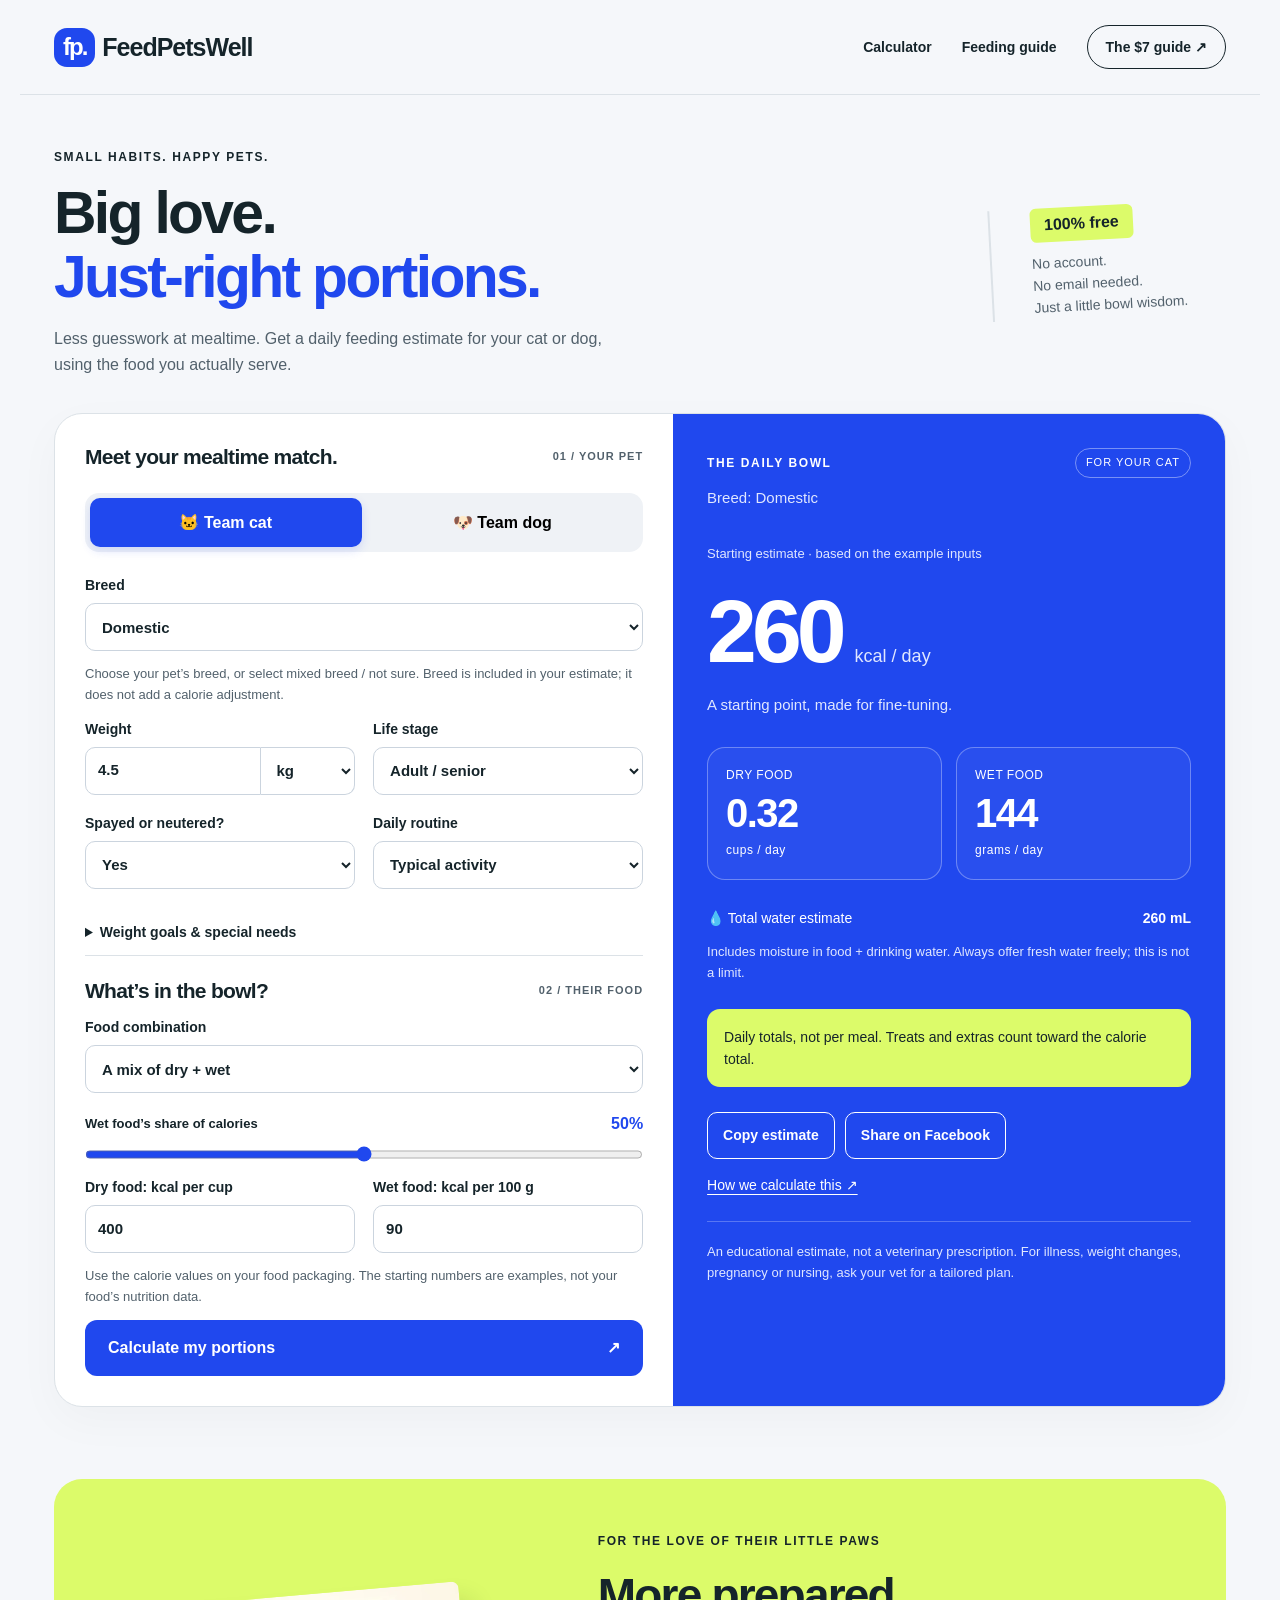
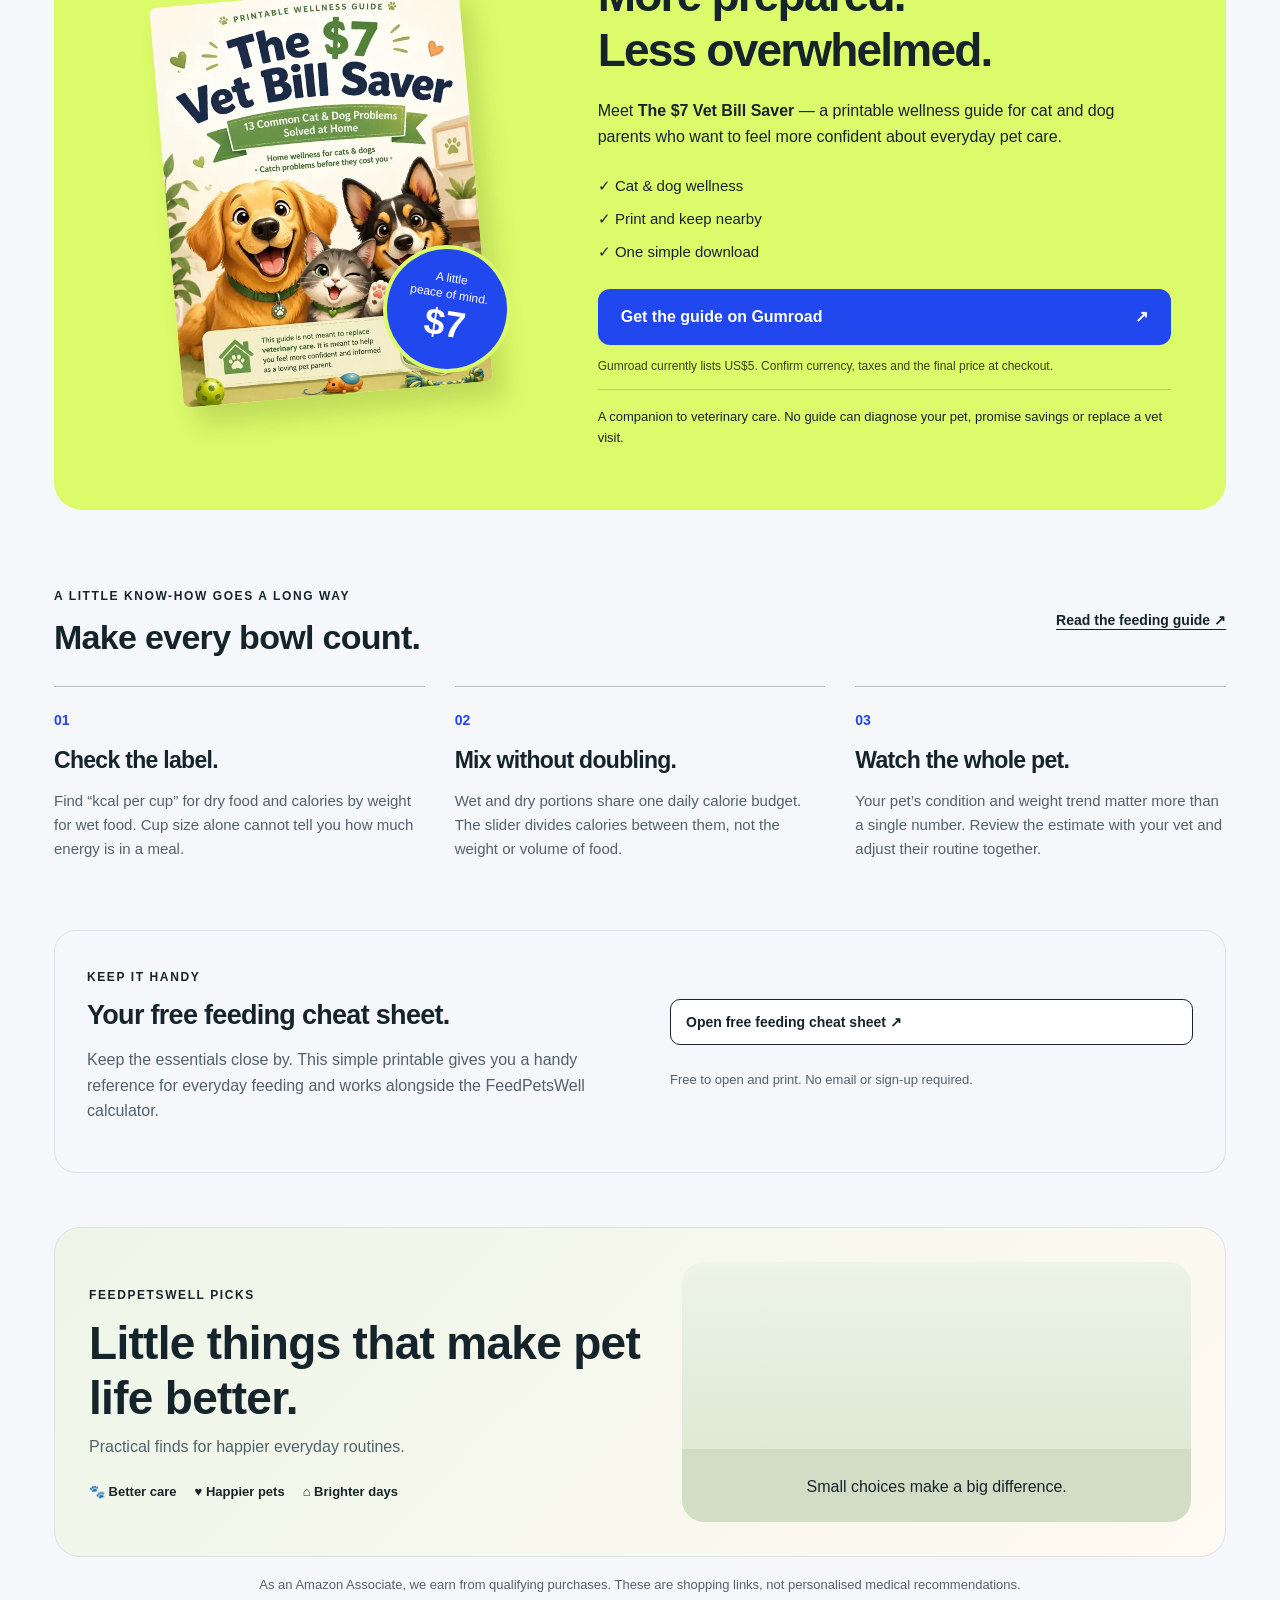
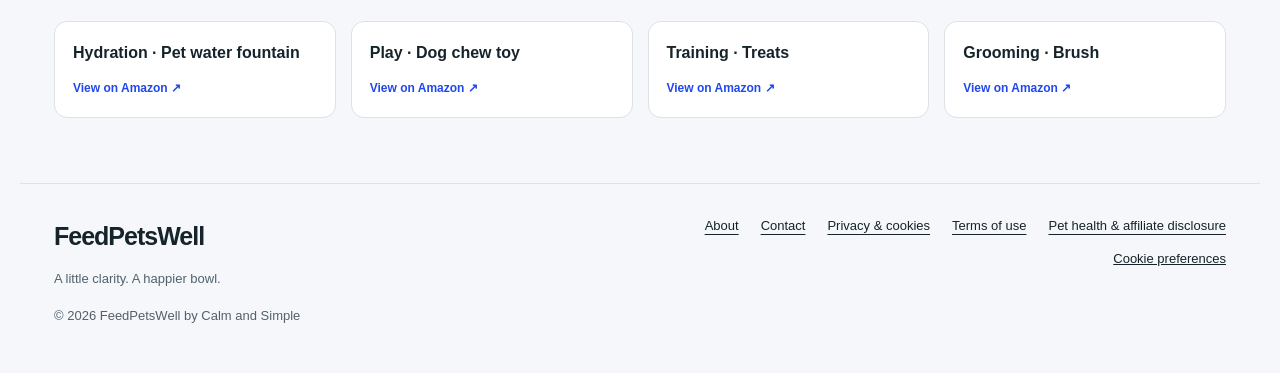
==== commit 24074e2b: "Remove crude Picks pet drawing" ====
--- a/index.html
+++ b/index.html
@@ -4,4 +4,4 @@
 <section class="wellness" id="wellness"><div class="cover-wrap"><img src="assets/vet-bill-saver.webp" alt="The $7 Vet Bill Saver printable wellness guide cover featuring two dogs and a cat" width="850" height="1100" loading="lazy"><span class="price-sticker">A little<br>peace of mind.<strong>$7</strong></span></div><div class="wellness-copy"><span class="eyebrow">FOR THE LOVE OF THEIR LITTLE PAWS</span><h2>More prepared.<br>Less overwhelmed.</h2><p>Meet <strong>The $7 Vet Bill Saver</strong> — a printable wellness guide for cat and dog parents who want to feel more confident about everyday pet care.</p><div class="benefits"><span>✓ Cat & dog wellness</span><span>✓ Print and keep nearby</span><span>✓ One simple download</span></div><a class="primary buy" href="https://calmtools7.gumroad.com/l/VetBillSaver" target="_blank" rel="noopener noreferrer">Get the guide on Gumroad <span>↗</span></a><p class="small">Gumroad currently lists US$5. Confirm currency, taxes and the final price at checkout.</p><p class="guide-disclaimer">A companion to veterinary care. No guide can diagnose your pet, promise savings or replace a vet visit.</p></div></section>
 <section class="learn"><div class="section-top"><div><span class="eyebrow">A LITTLE KNOW-HOW GOES A LONG WAY</span><h2>Make every bowl count.</h2></div><a href="feeding-guide.html">Read the feeding guide ↗</a></div><div class="learn-grid"><article><span class="step">01</span><h3>Check the label.</h3><p>Find “kcal per cup” for dry food and calories by weight for wet food. Cup size alone cannot tell you how much energy is in a meal.</p></article><article><span class="step">02</span><h3>Mix without doubling.</h3><p>Wet and dry portions share one daily calorie budget. The slider divides calories between them, not the weight or volume of food.</p></article><article><span class="step">03</span><h3>Watch the whole pet.</h3><p>Your pet’s condition and weight trend matter more than a single number. Review the estimate with your vet and adjust their routine together.</p></article></div></section>
 <section class="downloads"><div><span class="eyebrow">KEEP IT HANDY</span><h2>Your free feeding cheat sheet.</h2><p>Keep the essentials close by. This simple printable gives you a handy reference for everyday feeding and works alongside the FeedPetsWell calculator.</p></div><div><a class="outline" href="pet_feeding_cheatsheet.pdf">Open free feeding cheat sheet ↗</a><p class="small">Free to open and print. No email or sign-up required.</p></div></section>
-<section class="shop-section"><div class="picks-hero"><div><span class="eyebrow">FEEDPETSWELL PICKS</span><h2>Little things that make pet life better.</h2><p>Practical finds for happier everyday routines.</p><div class="picks-values"><span>🐾 Better care</span><span>♥ Happier pets</span><span>⌂ Brighter days</span></div></div><div class="picks-scene photo-style" aria-label="Happy cat and dog in a cozy home"><div class="pet-portrait"><div class="cat-shape"><span class="ear left"></span><span class="ear right"></span><span class="eye e1"></span><span class="eye e2"></span><span class="nose"></span></div><div class="dog-shape"><span class="dog-ear left"></span><span class="dog-ear right"></span><span class="eye e1"></span><span class="eye e2"></span><span class="dog-nose"></span></div></div><div class="cozy-floor"><span>◉</span><span>●</span><span>◌</span></div></div></div><p class="small picks-disclosure">As an Amazon Associate, we earn from qualifying purchases. These are shopping links, not personalised medical recommendations.</p><div class="shop-grid"><a href="https://amzn.to/4moT9z4" target="_blank" rel="sponsored noopener noreferrer">Hydration · Pet water fountain<span>View on Amazon ↗</span></a><a href="https://amzn.to/4cdVO9X" target="_blank" rel="sponsored noopener noreferrer">Play · Dog chew toy<span>View on Amazon ↗</span></a><a href="https://amzn.to/4volCZR" target="_blank" rel="sponsored noopener noreferrer">Training · Treats<span>View on Amazon ↗</span></a><a href="https://amzn.to/4t9PZSg" target="_blank" rel="sponsored noopener noreferrer">Grooming · Brush<span>View on Amazon ↗</span></a></div></section></main><script src="calculator.js" defer></script><footer><div><a class="brand" href="./">FeedPetsWell</a><p>A little clarity. A happier bowl.</p><small>© 2026 FeedPetsWell by Calm and Simple</small></div><div class="footerlinks"><a href="about.html">About</a><a href="contact.html">Contact</a><a href="privacy.html">Privacy & cookies</a><a href="terms.html">Terms of use</a><a href="disclaimer.html">Pet health & affiliate disclosure</a><button class="textbutton" data-cookie-open>Cookie preferences</button></div></footer><dialog id="cookies"><h2>Your privacy, your choice.</h2><p>The calculator works without analytics. Allow optional Google Analytics to help us understand site usage? Your pet’s form entries are not sent to Analytics.</p><p><a href="privacy.html">Read our privacy & cookie policy</a></p><div class="cookiebuttons"><button data-consent="no">Reject analytics</button><button class="primary" data-consent="yes">Allow analytics</button></div></dialog><script src="privacy.js" defer></script></body></html>
+<section class="shop-section"><div class="picks-hero"><div><span class="eyebrow">FEEDPETSWELL PICKS</span><h2>Little things that make pet life better.</h2><p>Practical finds for happier everyday routines.</p><div class="picks-values"><span>🐾 Better care</span><span>♥ Happier pets</span><span>⌂ Brighter days</span></div></div><div class="picks-scene photo-style" aria-hidden="true"><div class="picks-photo-copy"><strong>Happy pets.<br>Happy homes.</strong><span>Small choices make a big difference.</span></div></div></div><p class="small picks-disclosure">As an Amazon Associate, we earn from qualifying purchases. These are shopping links, not personalised medical recommendations.</p><div class="shop-grid"><a href="https://amzn.to/4moT9z4" target="_blank" rel="sponsored noopener noreferrer">Hydration · Pet water fountain<span>View on Amazon ↗</span></a><a href="https://amzn.to/4cdVO9X" target="_blank" rel="sponsored noopener noreferrer">Play · Dog chew toy<span>View on Amazon ↗</span></a><a href="https://amzn.to/4volCZR" target="_blank" rel="sponsored noopener noreferrer">Training · Treats<span>View on Amazon ↗</span></a><a href="https://amzn.to/4t9PZSg" target="_blank" rel="sponsored noopener noreferrer">Grooming · Brush<span>View on Amazon ↗</span></a></div></section></main><script src="calculator.js" defer></script><footer><div><a class="brand" href="./">FeedPetsWell</a><p>A little clarity. A happier bowl.</p><small>© 2026 FeedPetsWell by Calm and Simple</small></div><div class="footerlinks"><a href="about.html">About</a><a href="contact.html">Contact</a><a href="privacy.html">Privacy & cookies</a><a href="terms.html">Terms of use</a><a href="disclaimer.html">Pet health & affiliate disclosure</a><button class="textbutton" data-cookie-open>Cookie preferences</button></div></footer><dialog id="cookies"><h2>Your privacy, your choice.</h2><p>The calculator works without analytics. Allow optional Google Analytics to help us understand site usage? Your pet’s form entries are not sent to Analytics.</p><p><a href="privacy.html">Read our privacy & cookie policy</a></p><div class="cookiebuttons"><button data-consent="no">Reject analytics</button><button class="primary" data-consent="yes">Allow analytics</button></div></dialog><script src="privacy.js" defer></script></body></html>
--- a/style.css
+++ b/style.css
@@ -5,3 +5,6 @@
 
 /* FeedPetsWell Picks */
 .picks-hero{display:grid;grid-template-columns:1fr .9fr;gap:28px;align-items:center;background:linear-gradient(135deg,#eef5e8,#fffaf2);border:1px solid var(--line);border-radius:26px;padding:34px;margin-bottom:18px;overflow:hidden}.picks-hero h2{font-size:clamp(30px,3.6vw,46px);margin:9px 0 8px}.picks-hero p{color:var(--muted);margin:0}.picks-values{display:flex;flex-wrap:wrap;gap:10px 18px;margin-top:22px;font-size:13px;font-weight:750}.picks-scene{min-height:220px;border-radius:22px;background:#dce8d2;display:flex;flex-direction:column;align-items:center;justify-content:center;text-align:center;padding:22px}.pet-faces{font-size:72px;line-height:1;margin-bottom:12px}.picks-scene strong{font-size:24px;line-height:1.15;letter-spacing:-.7px}.pet-things{font-size:26px;margin-top:16px}.picks-disclosure{text-align:center;margin:14px 0 24px}.shop-grid a{transition:transform .18s,border-color .18s,box-shadow .18s}.shop-grid a:hover{transform:translateY(-3px);box-shadow:0 10px 25px #15242a12}@media(max-width:700px){.picks-hero{grid-template-columns:1fr;padding:24px}.picks-scene{min-height:170px}.pet-faces{font-size:58px}}
+
+/* Replace emoji Picks artwork with illustrated pet portrait */
+.picks-scene.photo-style{position:relative;min-height:260px;background:linear-gradient(180deg,#edf4e8 0%,#dfe9d5 72%,#d2ddc6 72%);overflow:hidden;justify-content:flex-end}.pet-portrait{position:relative;width:330px;height:215px;margin:auto}.cat-shape,.dog-shape{position:absolute;bottom:18px;border-radius:48% 48% 42% 42%;box-shadow:0 12px 20px #263a2630}.cat-shape{left:35px;width:125px;height:150px;background:linear-gradient(110deg,#6b5947,#d8c2a3 48%,#665342)}.dog-shape{right:25px;width:155px;height:185px;background:linear-gradient(110deg,#b96e2f,#e1a45d 55%,#9b5728)}.ear,.dog-ear{position:absolute;top:-24px;width:48px;height:62px;background:inherit}.ear.left{left:5px;clip-path:polygon(50% 0,100% 100%,0 100%)}.ear.right{right:5px;clip-path:polygon(50% 0,100% 100%,0 100%)}.dog-ear{top:20px;width:50px;height:95px;border-radius:50%}.dog-ear.left{left:-24px;transform:rotate(18deg)}.dog-ear.right{right:-24px;transform:rotate(-18deg)}.eye{position:absolute;top:58px;width:15px;height:18px;border-radius:50%;background:#213027}.cat-shape .e1{left:32px}.cat-shape .e2{right:32px}.dog-shape .e1{left:43px}.dog-shape .e2{right:43px}.nose,.dog-nose{position:absolute;left:50%;transform:translateX(-50%);background:#2a201b}.nose{top:88px;width:14px;height:10px;border-radius:50%}.dog-nose{top:100px;width:25px;height:18px;border-radius:50%}.cozy-floor{display:flex;gap:18px;font-size:35px;color:#5f7d48;align-items:center;justify-content:center;margin-top:-12px;padding-bottom:8px}.picks-scene.photo-style strong,.picks-scene.photo-style>.pet-faces,.picks-scene.photo-style>.pet-things{display:none}@media(max-width:700px){.pet-portrait{transform:scale(.82);margin-top:-12px;margin-bottom:-18px}.picks-scene.photo-style{min-height:205px}}
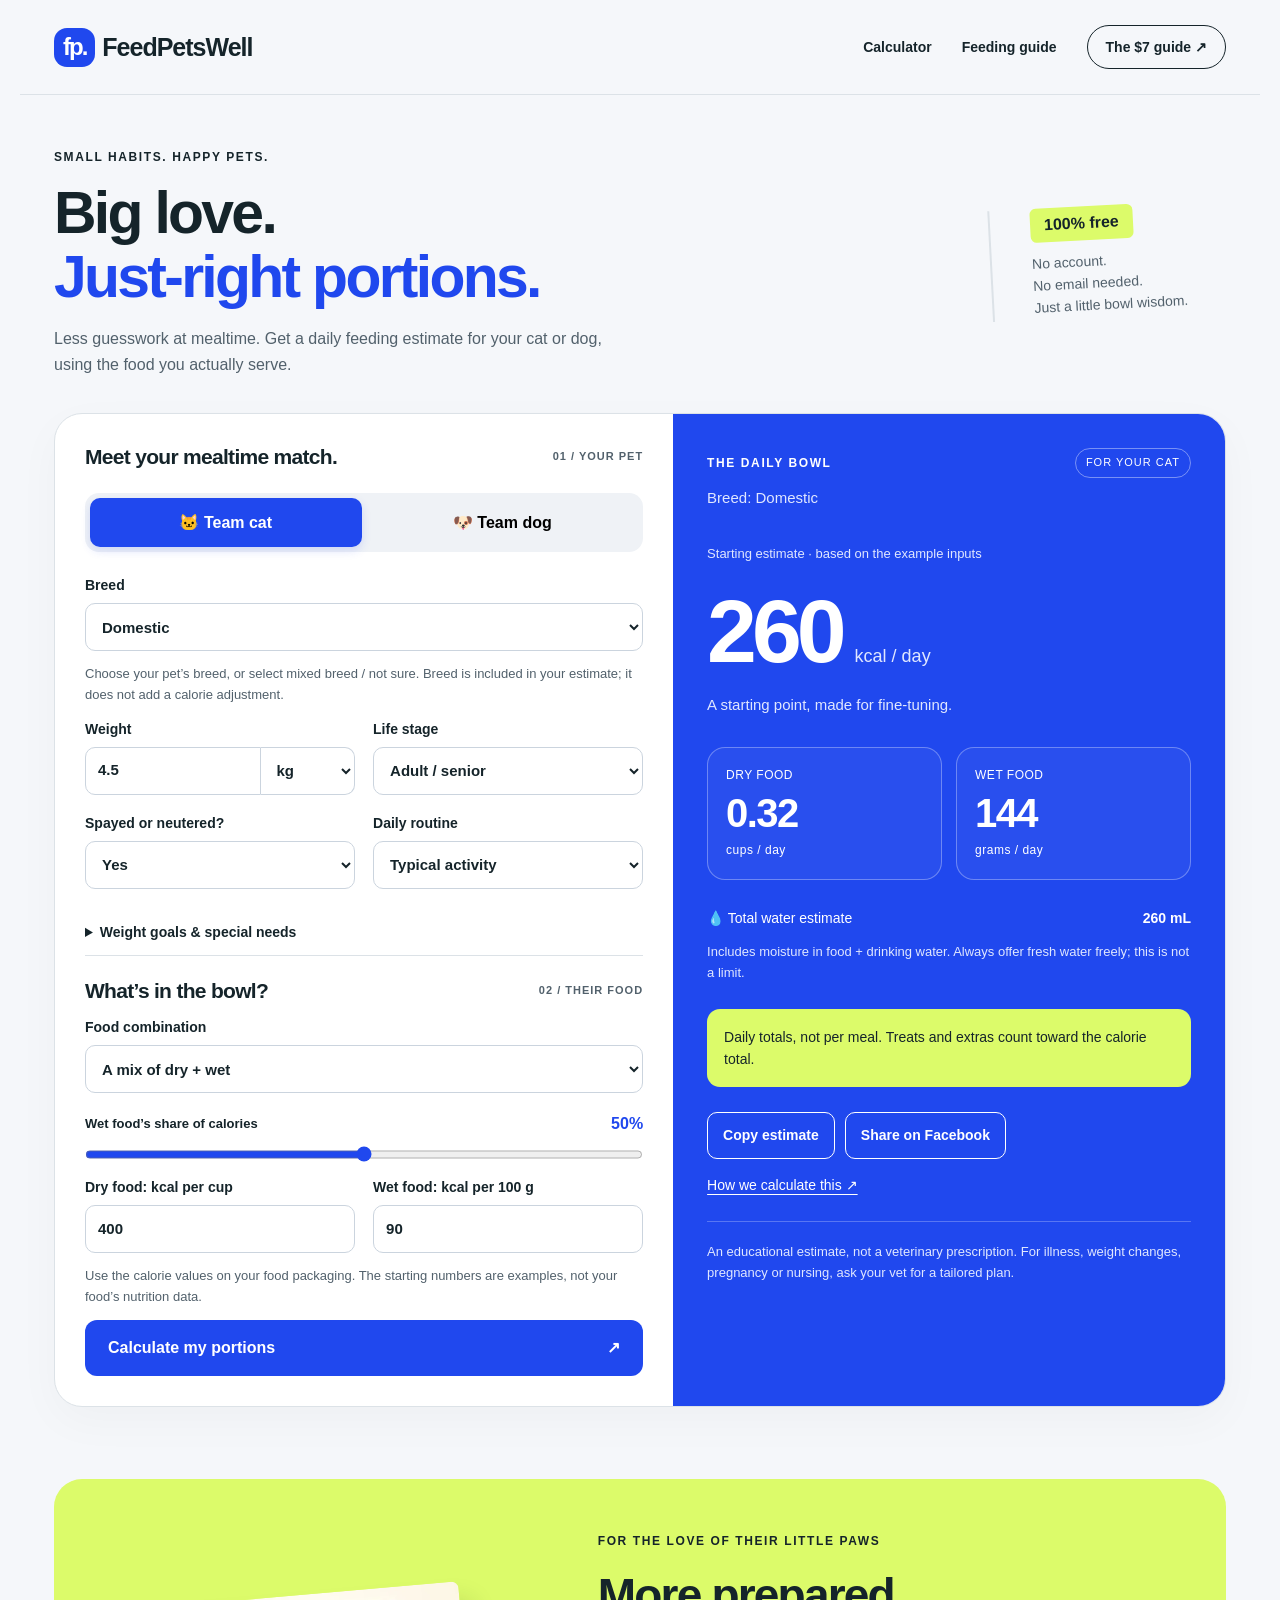
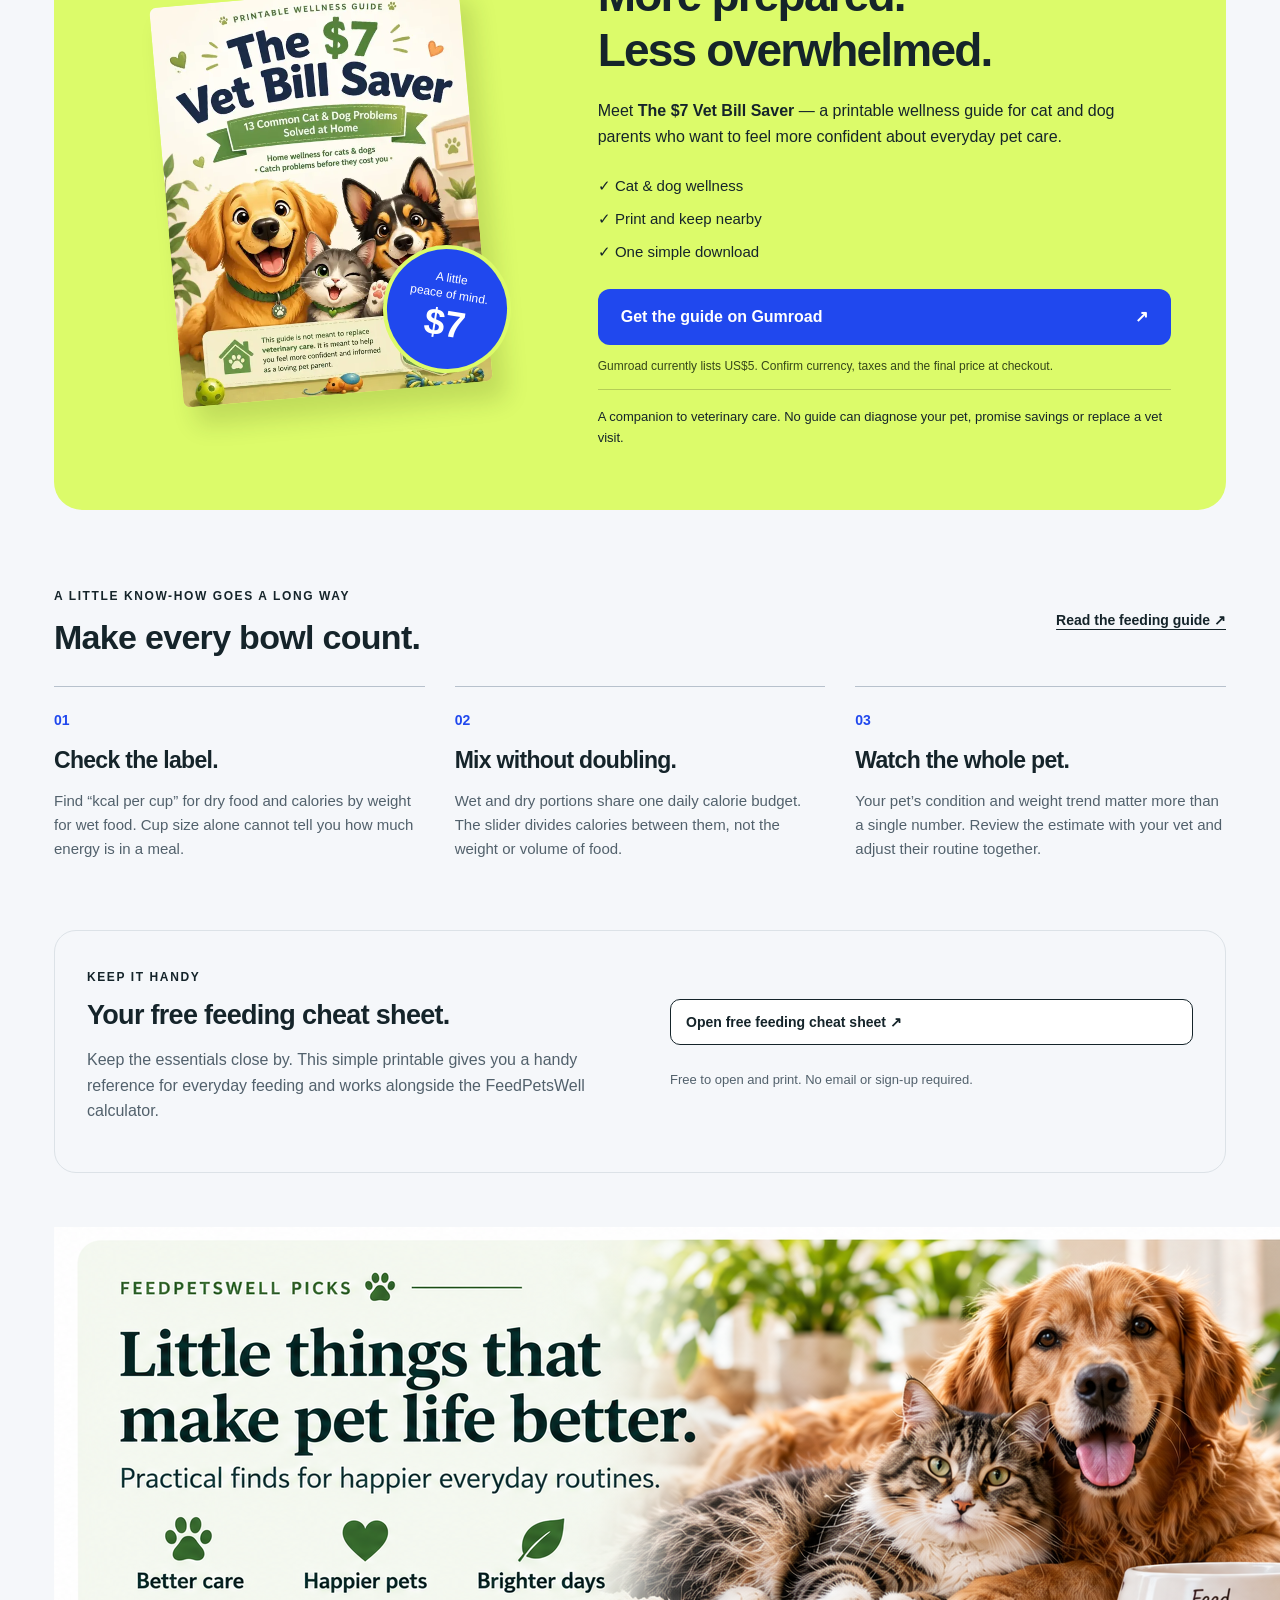
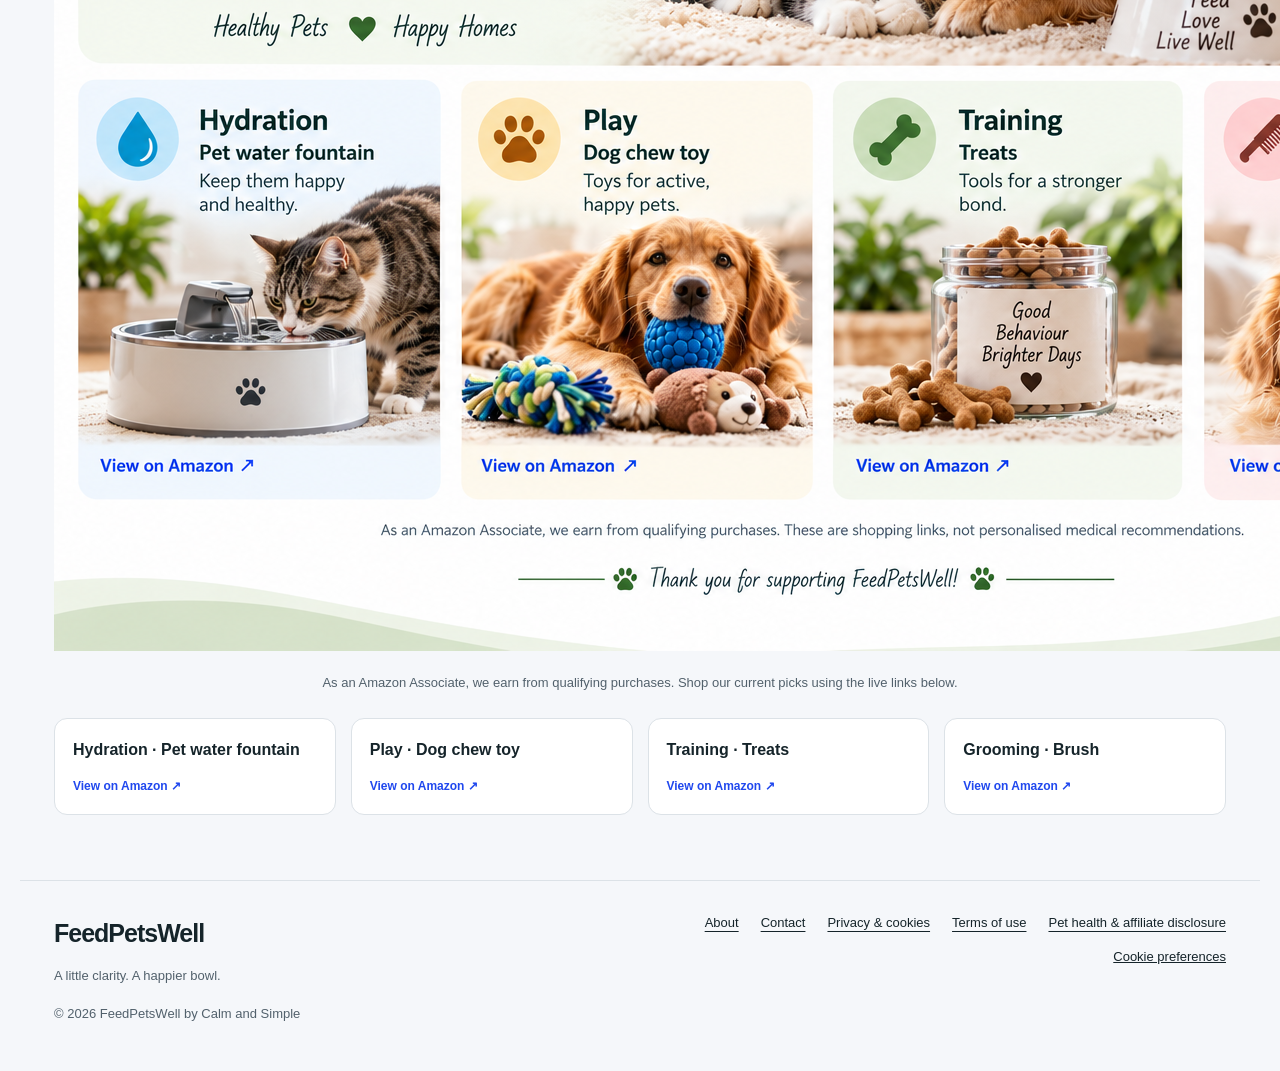
==== commit 9bd71cf1: "Use uploaded FeedPetsWell Picks artwork" ====
--- a/index.html
+++ b/index.html
@@ -4,4 +4,4 @@
 <section class="wellness" id="wellness"><div class="cover-wrap"><img src="assets/vet-bill-saver.webp" alt="The $7 Vet Bill Saver printable wellness guide cover featuring two dogs and a cat" width="850" height="1100" loading="lazy"><span class="price-sticker">A little<br>peace of mind.<strong>$7</strong></span></div><div class="wellness-copy"><span class="eyebrow">FOR THE LOVE OF THEIR LITTLE PAWS</span><h2>More prepared.<br>Less overwhelmed.</h2><p>Meet <strong>The $7 Vet Bill Saver</strong> — a printable wellness guide for cat and dog parents who want to feel more confident about everyday pet care.</p><div class="benefits"><span>✓ Cat & dog wellness</span><span>✓ Print and keep nearby</span><span>✓ One simple download</span></div><a class="primary buy" href="https://calmtools7.gumroad.com/l/VetBillSaver" target="_blank" rel="noopener noreferrer">Get the guide on Gumroad <span>↗</span></a><p class="small">Gumroad currently lists US$5. Confirm currency, taxes and the final price at checkout.</p><p class="guide-disclaimer">A companion to veterinary care. No guide can diagnose your pet, promise savings or replace a vet visit.</p></div></section>
 <section class="learn"><div class="section-top"><div><span class="eyebrow">A LITTLE KNOW-HOW GOES A LONG WAY</span><h2>Make every bowl count.</h2></div><a href="feeding-guide.html">Read the feeding guide ↗</a></div><div class="learn-grid"><article><span class="step">01</span><h3>Check the label.</h3><p>Find “kcal per cup” for dry food and calories by weight for wet food. Cup size alone cannot tell you how much energy is in a meal.</p></article><article><span class="step">02</span><h3>Mix without doubling.</h3><p>Wet and dry portions share one daily calorie budget. The slider divides calories between them, not the weight or volume of food.</p></article><article><span class="step">03</span><h3>Watch the whole pet.</h3><p>Your pet’s condition and weight trend matter more than a single number. Review the estimate with your vet and adjust their routine together.</p></article></div></section>
 <section class="downloads"><div><span class="eyebrow">KEEP IT HANDY</span><h2>Your free feeding cheat sheet.</h2><p>Keep the essentials close by. This simple printable gives you a handy reference for everyday feeding and works alongside the FeedPetsWell calculator.</p></div><div><a class="outline" href="pet_feeding_cheatsheet.pdf">Open free feeding cheat sheet ↗</a><p class="small">Free to open and print. No email or sign-up required.</p></div></section>
-<section class="shop-section"><div class="picks-hero"><div><span class="eyebrow">FEEDPETSWELL PICKS</span><h2>Little things that make pet life better.</h2><p>Practical finds for happier everyday routines.</p><div class="picks-values"><span>🐾 Better care</span><span>♥ Happier pets</span><span>⌂ Brighter days</span></div></div><div class="picks-scene photo-style" aria-hidden="true"><div class="picks-photo-copy"><strong>Happy pets.<br>Happy homes.</strong><span>Small choices make a big difference.</span></div></div></div><p class="small picks-disclosure">As an Amazon Associate, we earn from qualifying purchases. These are shopping links, not personalised medical recommendations.</p><div class="shop-grid"><a href="https://amzn.to/4moT9z4" target="_blank" rel="sponsored noopener noreferrer">Hydration · Pet water fountain<span>View on Amazon ↗</span></a><a href="https://amzn.to/4cdVO9X" target="_blank" rel="sponsored noopener noreferrer">Play · Dog chew toy<span>View on Amazon ↗</span></a><a href="https://amzn.to/4volCZR" target="_blank" rel="sponsored noopener noreferrer">Training · Treats<span>View on Amazon ↗</span></a><a href="https://amzn.to/4t9PZSg" target="_blank" rel="sponsored noopener noreferrer">Grooming · Brush<span>View on Amazon ↗</span></a></div></section></main><script src="calculator.js" defer></script><footer><div><a class="brand" href="./">FeedPetsWell</a><p>A little clarity. A happier bowl.</p><small>© 2026 FeedPetsWell by Calm and Simple</small></div><div class="footerlinks"><a href="about.html">About</a><a href="contact.html">Contact</a><a href="privacy.html">Privacy & cookies</a><a href="terms.html">Terms of use</a><a href="disclaimer.html">Pet health & affiliate disclosure</a><button class="textbutton" data-cookie-open>Cookie preferences</button></div></footer><dialog id="cookies"><h2>Your privacy, your choice.</h2><p>The calculator works without analytics. Allow optional Google Analytics to help us understand site usage? Your pet’s form entries are not sent to Analytics.</p><p><a href="privacy.html">Read our privacy & cookie policy</a></p><div class="cookiebuttons"><button data-consent="no">Reject analytics</button><button class="primary" data-consent="yes">Allow analytics</button></div></dialog><script src="privacy.js" defer></script></body></html>
+<section class="shop-section"><div class="picks-image-wrap"><img class="picks-image" src="feedpetswell-picks.png" alt="FeedPetsWell Picks featuring a happy cat and dog with hydration, play, training and grooming recommendations" loading="lazy"></div><p class="small picks-disclosure">As an Amazon Associate, we earn from qualifying purchases. Shop our current picks using the live links below.</p><div class="shop-grid"><a href="https://amzn.to/4moT9z4" target="_blank" rel="sponsored noopener noreferrer">Hydration · Pet water fountain<span>View on Amazon ↗</span></a><a href="https://amzn.to/4cdVO9X" target="_blank" rel="sponsored noopener noreferrer">Play · Dog chew toy<span>View on Amazon ↗</span></a><a href="https://amzn.to/4volCZR" target="_blank" rel="sponsored noopener noreferrer">Training · Treats<span>View on Amazon ↗</span></a><a href="https://amzn.to/4t9PZSg" target="_blank" rel="sponsored noopener noreferrer">Grooming · Brush<span>View on Amazon ↗</span></a></div></section></main><script src="calculator.js" defer></script><footer><div><a class="brand" href="./">FeedPetsWell</a><p>A little clarity. A happier bowl.</p><small>© 2026 FeedPetsWell by Calm and Simple</small></div><div class="footerlinks"><a href="about.html">About</a><a href="contact.html">Contact</a><a href="privacy.html">Privacy & cookies</a><a href="terms.html">Terms of use</a><a href="disclaimer.html">Pet health & affiliate disclosure</a><button class="textbutton" data-cookie-open>Cookie preferences</button></div></footer><dialog id="cookies"><h2>Your privacy, your choice.</h2><p>The calculator works without analytics. Allow optional Google Analytics to help us understand site usage? Your pet’s form entries are not sent to Analytics.</p><p><a href="privacy.html">Read our privacy & cookie policy</a></p><div class="cookiebuttons"><button data-consent="no">Reject analytics</button><button class="primary" data-consent="yes">Allow analytics</button></div></dialog><script src="privacy.js" defer></script></body></html>
--- a/style.css
+++ b/style.css
@@ -8,3 +8,6 @@
 
 /* Replace emoji Picks artwork with illustrated pet portrait */
 .picks-scene.photo-style{position:relative;min-height:260px;background:linear-gradient(180deg,#edf4e8 0%,#dfe9d5 72%,#d2ddc6 72%);overflow:hidden;justify-content:flex-end}.pet-portrait{position:relative;width:330px;height:215px;margin:auto}.cat-shape,.dog-shape{position:absolute;bottom:18px;border-radius:48% 48% 42% 42%;box-shadow:0 12px 20px #263a2630}.cat-shape{left:35px;width:125px;height:150px;background:linear-gradient(110deg,#6b5947,#d8c2a3 48%,#665342)}.dog-shape{right:25px;width:155px;height:185px;background:linear-gradient(110deg,#b96e2f,#e1a45d 55%,#9b5728)}.ear,.dog-ear{position:absolute;top:-24px;width:48px;height:62px;background:inherit}.ear.left{left:5px;clip-path:polygon(50% 0,100% 100%,0 100%)}.ear.right{right:5px;clip-path:polygon(50% 0,100% 100%,0 100%)}.dog-ear{top:20px;width:50px;height:95px;border-radius:50%}.dog-ear.left{left:-24px;transform:rotate(18deg)}.dog-ear.right{right:-24px;transform:rotate(-18deg)}.eye{position:absolute;top:58px;width:15px;height:18px;border-radius:50%;background:#213027}.cat-shape .e1{left:32px}.cat-shape .e2{right:32px}.dog-shape .e1{left:43px}.dog-shape .e2{right:43px}.nose,.dog-nose{position:absolute;left:50%;transform:translateX(-50%);background:#2a201b}.nose{top:88px;width:14px;height:10px;border-radius:50%}.dog-nose{top:100px;width:25px;height:18px;border-radius:50%}.cozy-floor{display:flex;gap:18px;font-size:35px;color:#5f7d48;align-items:center;justify-content:center;margin-top:-12px;padding-bottom:8px}.picks-scene.photo-style strong,.picks-scene.photo-style>.pet-faces,.picks-scene.photo-style>.pet-things{display:none}@media(max-width:700px){.pet-portrait{transform:scale(.82);margin-top:-12px;margin-bottom:-18px}.picks-scene.photo-style{min-height:205px}}
+
+/* Clean Picks hero: remove crude CSS pet drawing */
+.picks-scene.photo-style{min-height:260px;background:radial-gradient(circle at 70% 25%,#fff 0 6%,transparent 7%),linear-gradient(135deg,#dfead7,#f6eee0);position:relative;display:flex;align-items:center;justify-content:center;overflow:hidden}.picks-scene.photo-style:before,.picks-scene.photo-style:after{content:"";position:absolute;border-radius:50%;filter:blur(1px);opacity:.55}.picks-scene.photo-style:before{width:210px;height:210px;background:#b8cfaa;right:-35px;top:-50px}.picks-scene.photo-style:after{width:150px;height:150px;background:#ead8bd;left:-35px;bottom:-60px}.picks-photo-copy{position:relative;z-index:1;text-align:center;max-width:310px;padding:34px}.picks-photo-copy strong{display:block;font-size:clamp(28px,3vw,42px);line-height:1.05;letter-spacing:-1.4px;color:#173c31}.picks-photo-copy span{display:block;margin-top:13px;color:#52616c;font-size:15px}.pet-portrait,.cozy-floor{display:none!important}
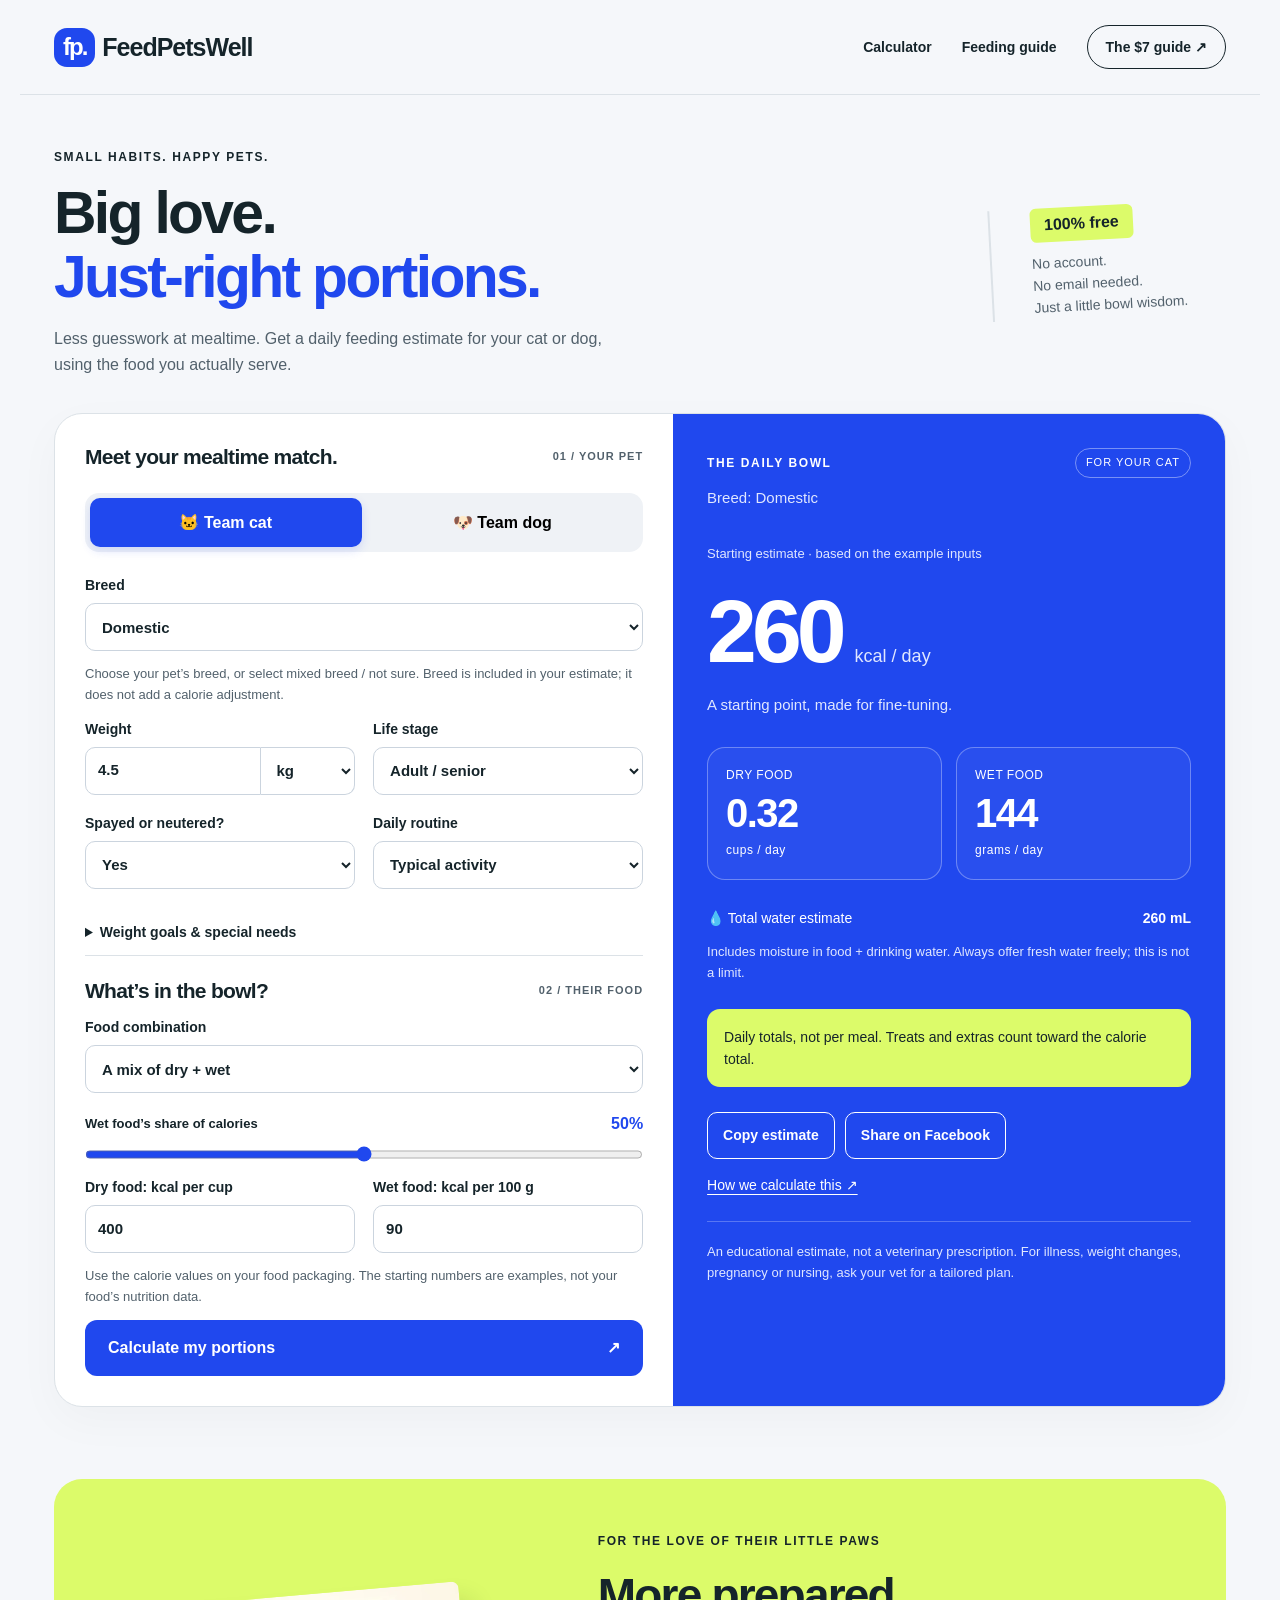
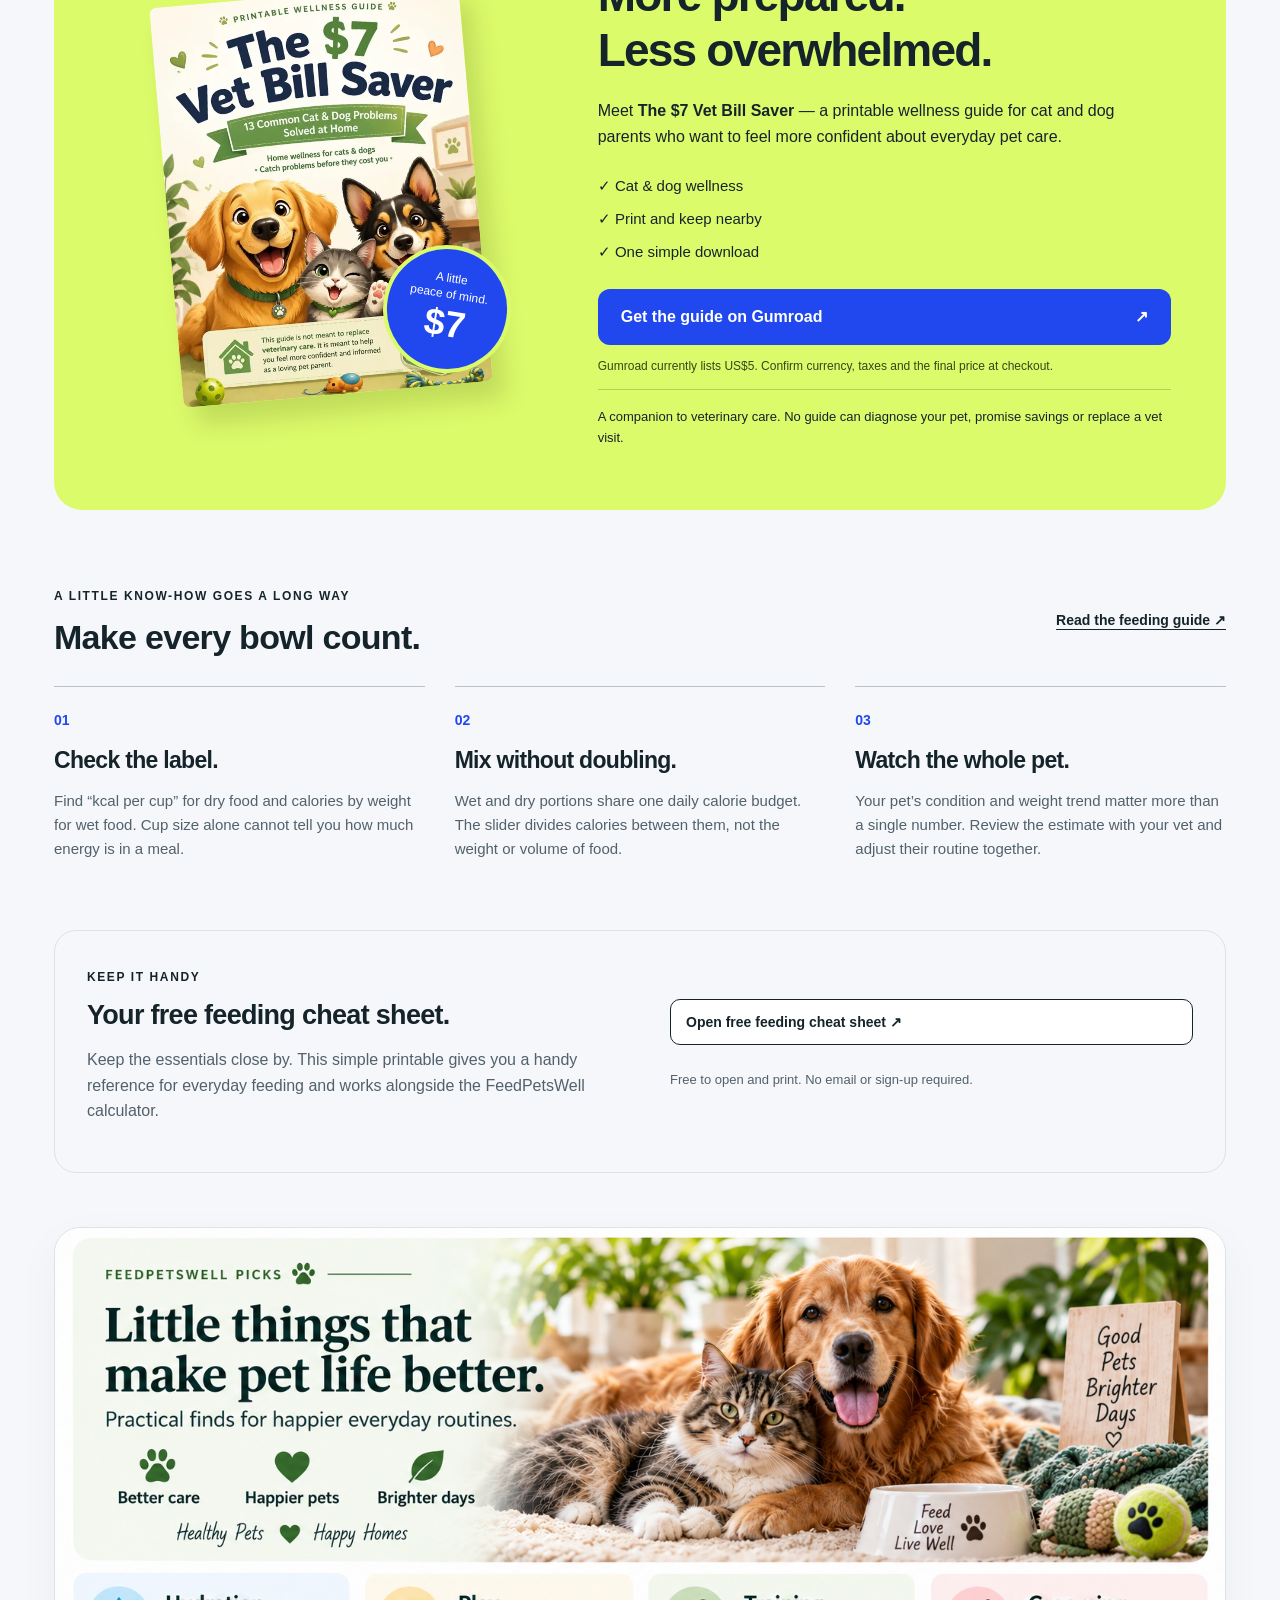
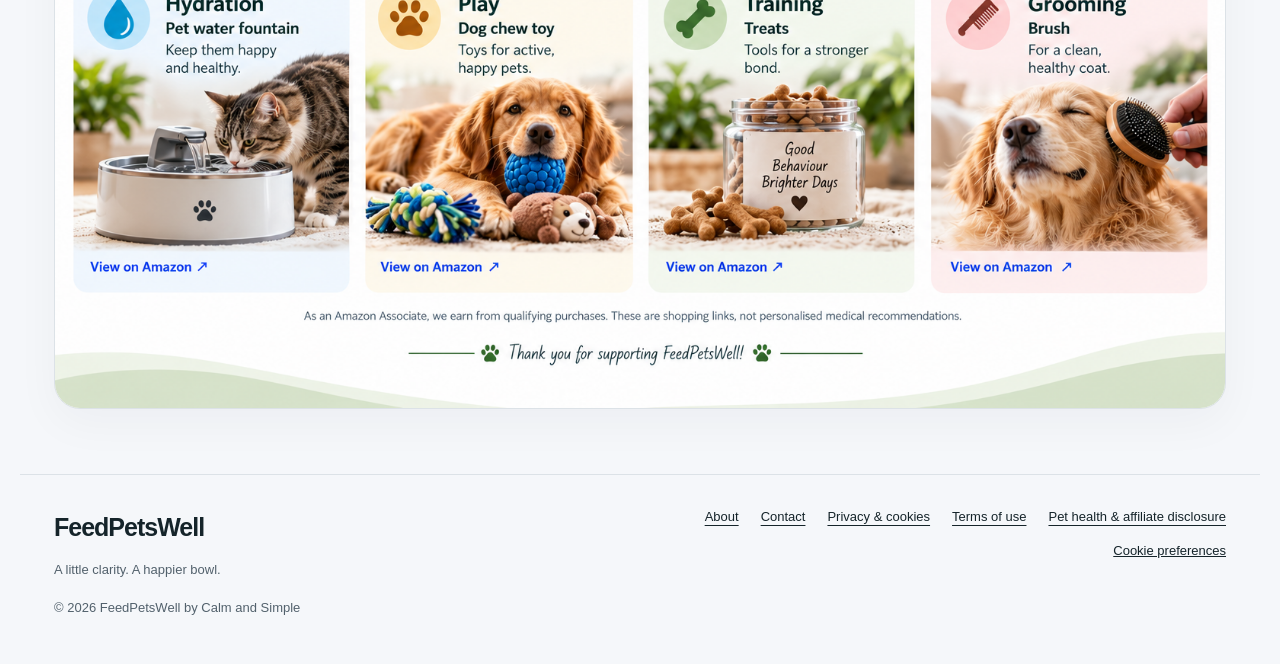
==== commit cb160f5e: "Make Picks artwork Amazon buttons clickable" ====
--- a/index.html
+++ b/index.html
@@ -4,4 +4,4 @@
 <section class="wellness" id="wellness"><div class="cover-wrap"><img src="assets/vet-bill-saver.webp" alt="The $7 Vet Bill Saver printable wellness guide cover featuring two dogs and a cat" width="850" height="1100" loading="lazy"><span class="price-sticker">A little<br>peace of mind.<strong>$7</strong></span></div><div class="wellness-copy"><span class="eyebrow">FOR THE LOVE OF THEIR LITTLE PAWS</span><h2>More prepared.<br>Less overwhelmed.</h2><p>Meet <strong>The $7 Vet Bill Saver</strong> — a printable wellness guide for cat and dog parents who want to feel more confident about everyday pet care.</p><div class="benefits"><span>✓ Cat & dog wellness</span><span>✓ Print and keep nearby</span><span>✓ One simple download</span></div><a class="primary buy" href="https://calmtools7.gumroad.com/l/VetBillSaver" target="_blank" rel="noopener noreferrer">Get the guide on Gumroad <span>↗</span></a><p class="small">Gumroad currently lists US$5. Confirm currency, taxes and the final price at checkout.</p><p class="guide-disclaimer">A companion to veterinary care. No guide can diagnose your pet, promise savings or replace a vet visit.</p></div></section>
 <section class="learn"><div class="section-top"><div><span class="eyebrow">A LITTLE KNOW-HOW GOES A LONG WAY</span><h2>Make every bowl count.</h2></div><a href="feeding-guide.html">Read the feeding guide ↗</a></div><div class="learn-grid"><article><span class="step">01</span><h3>Check the label.</h3><p>Find “kcal per cup” for dry food and calories by weight for wet food. Cup size alone cannot tell you how much energy is in a meal.</p></article><article><span class="step">02</span><h3>Mix without doubling.</h3><p>Wet and dry portions share one daily calorie budget. The slider divides calories between them, not the weight or volume of food.</p></article><article><span class="step">03</span><h3>Watch the whole pet.</h3><p>Your pet’s condition and weight trend matter more than a single number. Review the estimate with your vet and adjust their routine together.</p></article></div></section>
 <section class="downloads"><div><span class="eyebrow">KEEP IT HANDY</span><h2>Your free feeding cheat sheet.</h2><p>Keep the essentials close by. This simple printable gives you a handy reference for everyday feeding and works alongside the FeedPetsWell calculator.</p></div><div><a class="outline" href="pet_feeding_cheatsheet.pdf">Open free feeding cheat sheet ↗</a><p class="small">Free to open and print. No email or sign-up required.</p></div></section>
-<section class="shop-section"><div class="picks-image-wrap"><img class="picks-image" src="feedpetswell-picks.png" alt="FeedPetsWell Picks featuring a happy cat and dog with hydration, play, training and grooming recommendations" loading="lazy"></div><p class="small picks-disclosure">As an Amazon Associate, we earn from qualifying purchases. Shop our current picks using the live links below.</p><div class="shop-grid"><a href="https://amzn.to/4moT9z4" target="_blank" rel="sponsored noopener noreferrer">Hydration · Pet water fountain<span>View on Amazon ↗</span></a><a href="https://amzn.to/4cdVO9X" target="_blank" rel="sponsored noopener noreferrer">Play · Dog chew toy<span>View on Amazon ↗</span></a><a href="https://amzn.to/4volCZR" target="_blank" rel="sponsored noopener noreferrer">Training · Treats<span>View on Amazon ↗</span></a><a href="https://amzn.to/4t9PZSg" target="_blank" rel="sponsored noopener noreferrer">Grooming · Brush<span>View on Amazon ↗</span></a></div></section></main><script src="calculator.js" defer></script><footer><div><a class="brand" href="./">FeedPetsWell</a><p>A little clarity. A happier bowl.</p><small>© 2026 FeedPetsWell by Calm and Simple</small></div><div class="footerlinks"><a href="about.html">About</a><a href="contact.html">Contact</a><a href="privacy.html">Privacy & cookies</a><a href="terms.html">Terms of use</a><a href="disclaimer.html">Pet health & affiliate disclosure</a><button class="textbutton" data-cookie-open>Cookie preferences</button></div></footer><dialog id="cookies"><h2>Your privacy, your choice.</h2><p>The calculator works without analytics. Allow optional Google Analytics to help us understand site usage? Your pet’s form entries are not sent to Analytics.</p><p><a href="privacy.html">Read our privacy & cookie policy</a></p><div class="cookiebuttons"><button data-consent="no">Reject analytics</button><button class="primary" data-consent="yes">Allow analytics</button></div></dialog><script src="privacy.js" defer></script></body></html>
+<section class="shop-section"><div class="picks-image-wrap"><img class="picks-image" src="feedpetswell-picks.png" alt="FeedPetsWell Picks featuring hydration, play, training and grooming recommendations" loading="lazy"><div class="picks-hotspots" aria-label="FeedPetsWell Amazon picks"><a class="pick-hotspot hydration" href="https://amzn.to/4moT9z4" target="_blank" rel="sponsored noopener noreferrer" aria-label="View pet water fountain on Amazon"></a><a class="pick-hotspot play" href="https://amzn.to/4cdVO9X" target="_blank" rel="sponsored noopener noreferrer" aria-label="View dog chew toy on Amazon"></a><a class="pick-hotspot training" href="https://amzn.to/4volCZR" target="_blank" rel="sponsored noopener noreferrer" aria-label="View training treats on Amazon"></a><a class="pick-hotspot grooming" href="https://amzn.to/4t9PZSg" target="_blank" rel="sponsored noopener noreferrer" aria-label="View grooming brush on Amazon"></a></div></div></section></main><script src="calculator.js" defer></script><footer><div><a class="brand" href="./">FeedPetsWell</a><p>A little clarity. A happier bowl.</p><small>© 2026 FeedPetsWell by Calm and Simple</small></div><div class="footerlinks"><a href="about.html">About</a><a href="contact.html">Contact</a><a href="privacy.html">Privacy & cookies</a><a href="terms.html">Terms of use</a><a href="disclaimer.html">Pet health & affiliate disclosure</a><button class="textbutton" data-cookie-open>Cookie preferences</button></div></footer><dialog id="cookies"><h2>Your privacy, your choice.</h2><p>The calculator works without analytics. Allow optional Google Analytics to help us understand site usage? Your pet’s form entries are not sent to Analytics.</p><p><a href="privacy.html">Read our privacy & cookie policy</a></p><div class="cookiebuttons"><button data-consent="no">Reject analytics</button><button class="primary" data-consent="yes">Allow analytics</button></div></dialog><script src="privacy.js" defer></script></body></html>
--- a/style.css
+++ b/style.css
@@ -11,3 +11,6 @@
 
 /* Clean Picks hero: remove crude CSS pet drawing */
 .picks-scene.photo-style{min-height:260px;background:radial-gradient(circle at 70% 25%,#fff 0 6%,transparent 7%),linear-gradient(135deg,#dfead7,#f6eee0);position:relative;display:flex;align-items:center;justify-content:center;overflow:hidden}.picks-scene.photo-style:before,.picks-scene.photo-style:after{content:"";position:absolute;border-radius:50%;filter:blur(1px);opacity:.55}.picks-scene.photo-style:before{width:210px;height:210px;background:#b8cfaa;right:-35px;top:-50px}.picks-scene.photo-style:after{width:150px;height:150px;background:#ead8bd;left:-35px;bottom:-60px}.picks-photo-copy{position:relative;z-index:1;text-align:center;max-width:310px;padding:34px}.picks-photo-copy strong{display:block;font-size:clamp(28px,3vw,42px);line-height:1.05;letter-spacing:-1.4px;color:#173c31}.picks-photo-copy span{display:block;margin-top:13px;color:#52616c;font-size:15px}.pet-portrait,.cozy-floor{display:none!important}
+
+/* Final FeedPetsWell Picks artwork */
+.picks-image-wrap{border-radius:26px;overflow:hidden;border:1px solid var(--line);background:white;box-shadow:0 14px 45px #15242a0a}.picks-image{display:block;width:100%;height:auto}.shop-section .picks-disclosure{margin:18px auto 20px;max-width:850px;text-align:center}.shop-section .shop-grid{margin-top:0}@media(max-width:700px){.picks-image-wrap{border-radius:18px}.picks-image{width:100%;height:auto}}
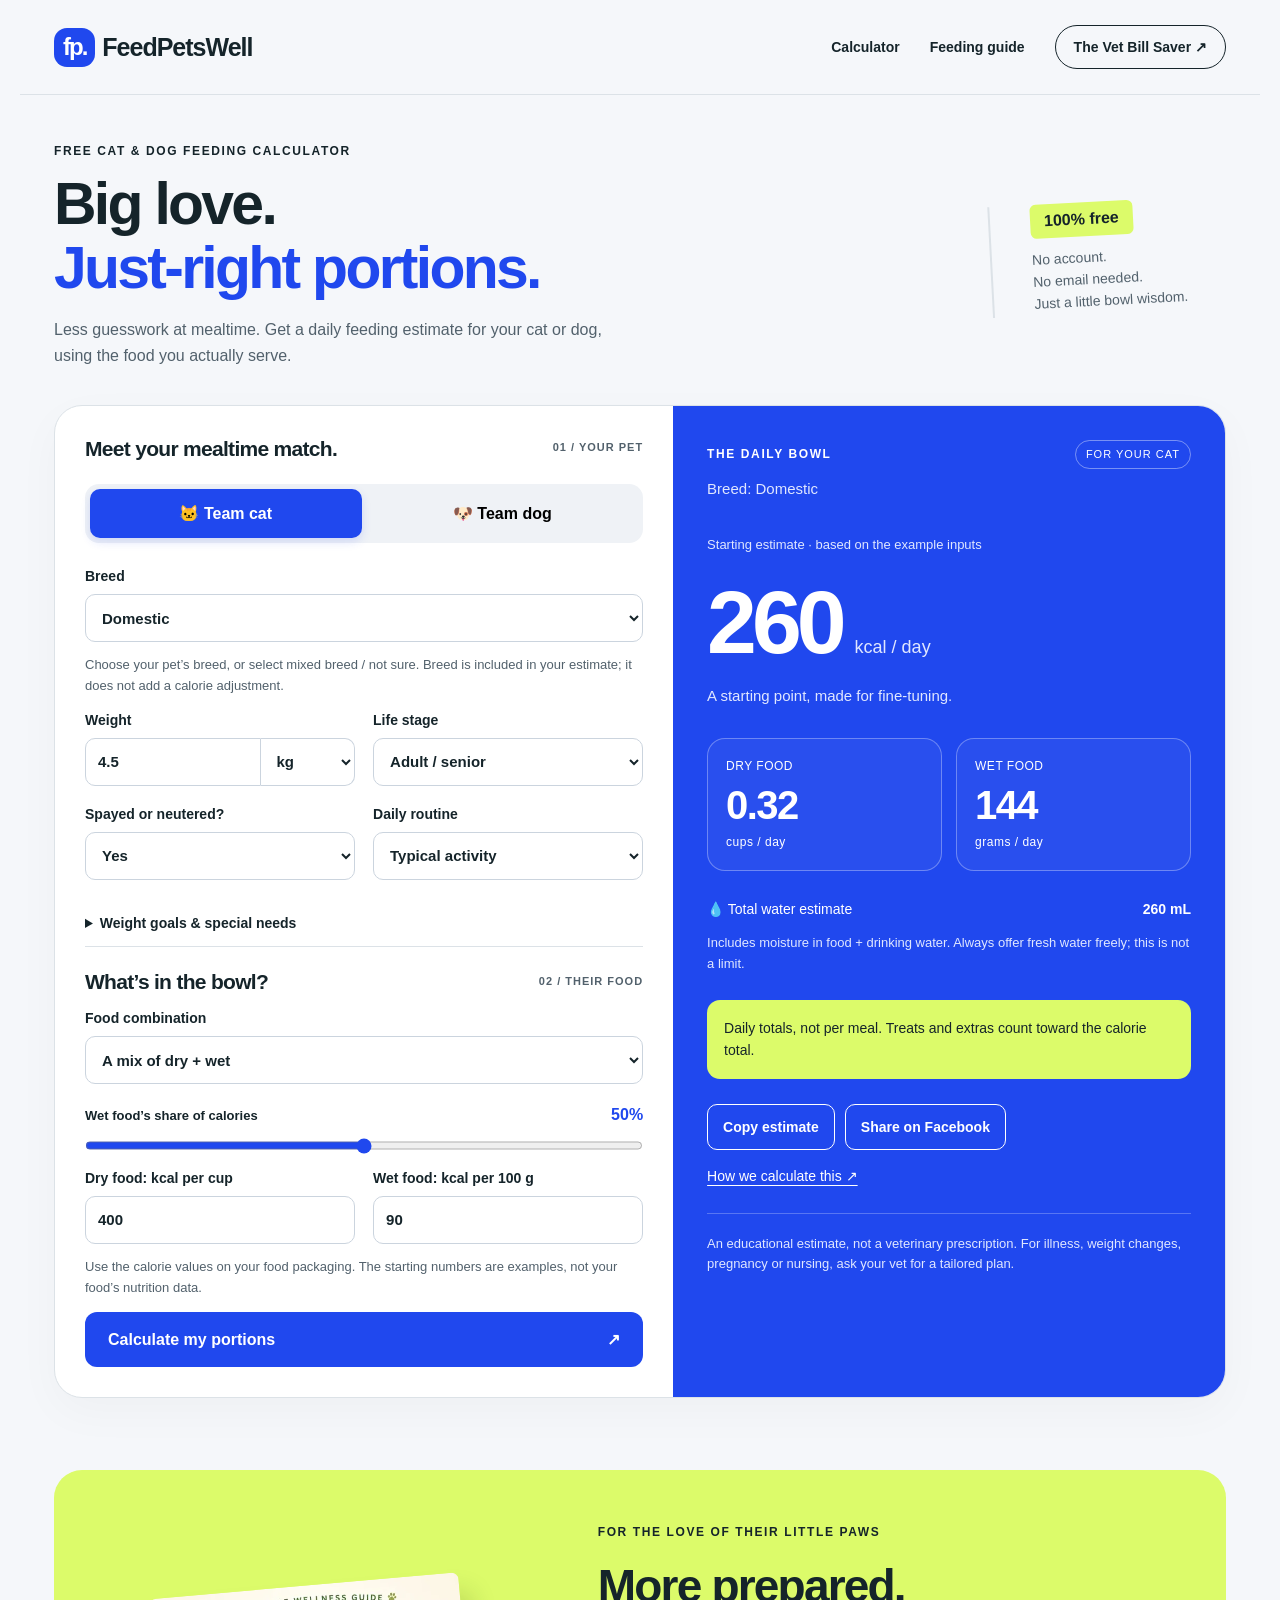
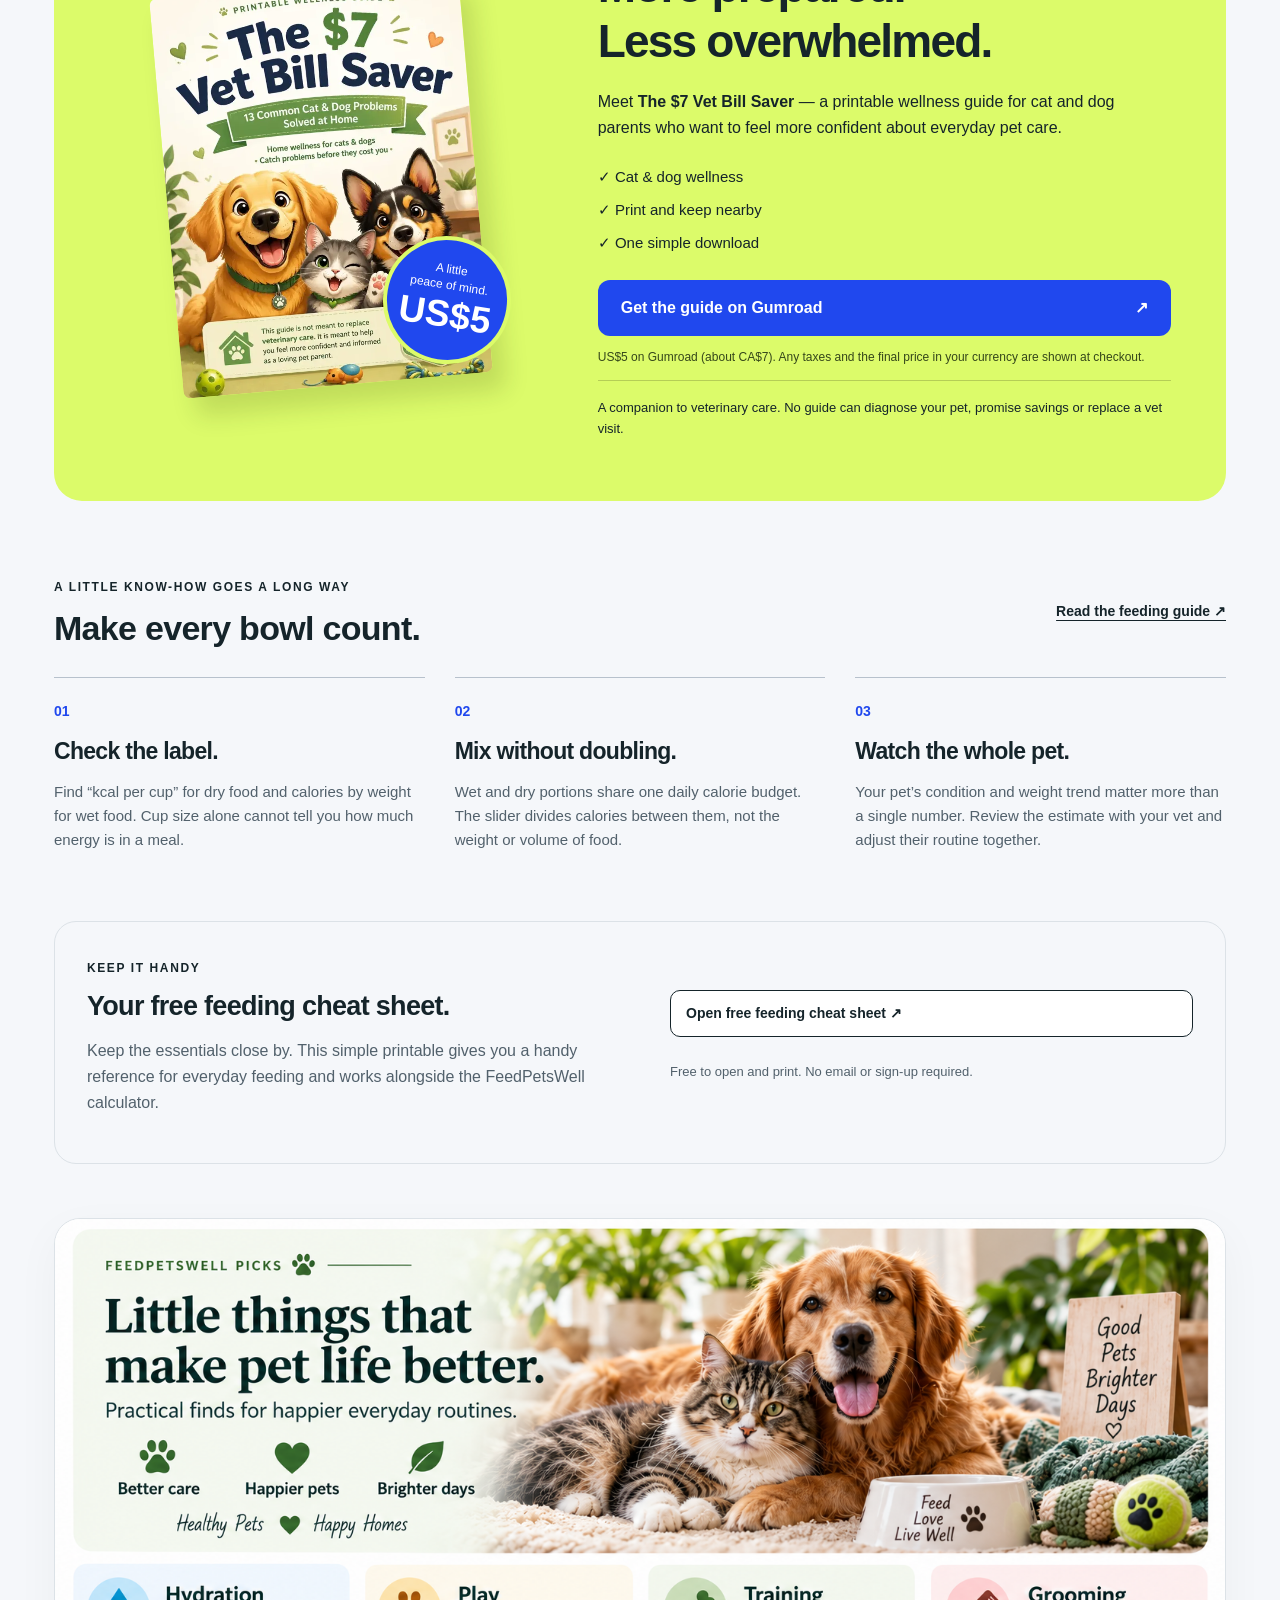
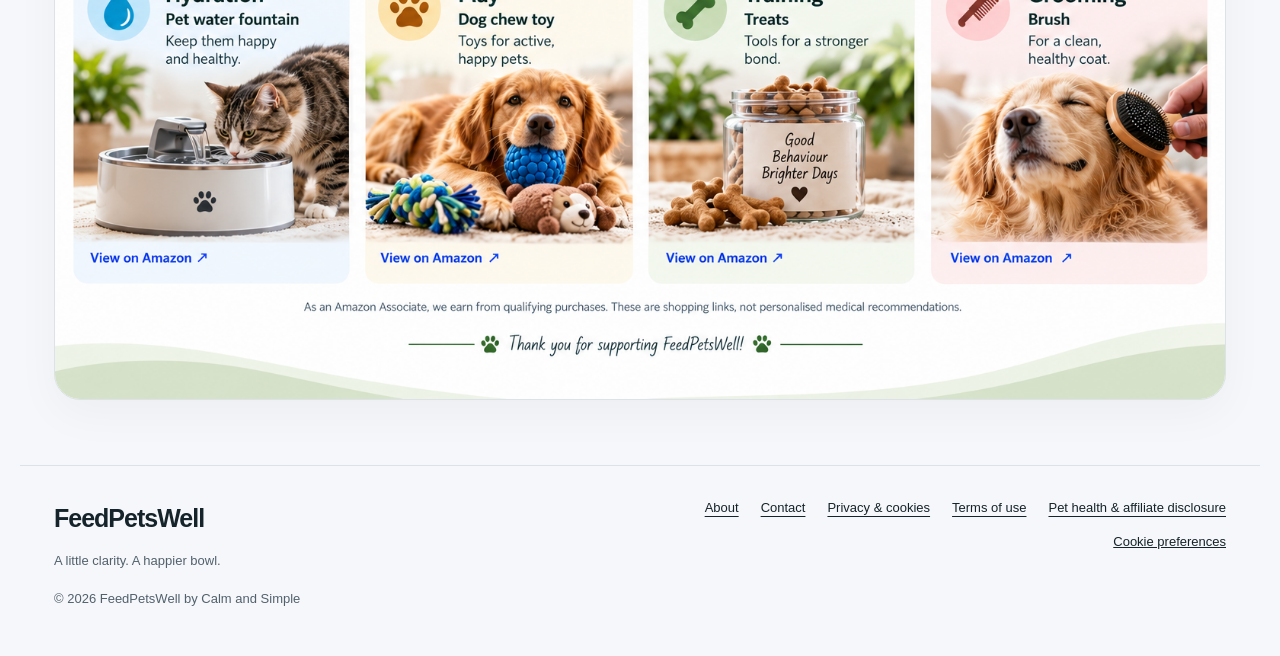
==== commit fdaee6f5: "Add files via upload" ====
--- a/index.html
+++ b/index.html
@@ -1,7 +1,7 @@
-<!doctype html><html lang="en"><head><meta charset="utf-8"><meta name="viewport" content="width=device-width,initial-scale=1"><title>Cat & Dog Feeding Calculator | FeedPetsWell</title><meta name="description" content="Simple pet feeding estimates, practical guidance and printable wellness resources for cat and dog owners."><meta name="google-site-verification" content="kcTgtNbim-aIJYTtBA2O4tRLavfRM7BDeSpDGk0iWt8"><link rel="canonical" href="https://feedpetswell.com/"><meta property="og:title" content="Cat & Dog Feeding Calculator | FeedPetsWell"><meta property="og:description" content="Simple pet feeding estimates, practical guidance and printable wellness resources for cat and dog owners."><link rel="icon" href="favicon.svg"><link rel="stylesheet" href="style.css"><script async src="https://pagead2.googlesyndication.com/pagead/js/adsbygoogle.js?client=ca-pub-4805688858425253" crossorigin="anonymous"></script></head><body><a class="skip" href="#main">Skip to content</a><header><a class="brand" href="./" aria-label="FeedPetsWell home"><span class="brandmark">fp.</span>FeedPetsWell</a><nav aria-label="Main navigation"><a href="./#calculator">Calculator</a><a href="feeding-guide.html">Feeding guide</a><a class="nav-shop" href="./#wellness">The $7 guide ↗</a></nav></header><main id="main"><section class="intro"><div><span class="eyebrow">SMALL HABITS. HAPPY PETS.</span><h1>Big love.<br><span>Just-right portions.</span></h1><p>Less guesswork at mealtime. Get a daily feeding estimate for your cat or dog, using the food you actually serve.</p></div><div class="intro-note"><span>100% free</span><p>No account.<br>No email needed.<br>Just a little bowl wisdom.</p></div></section>
+<!doctype html><html lang="en"><head><meta charset="utf-8"><meta name="viewport" content="width=device-width,initial-scale=1"><title>Cat & Dog Feeding Calculator | FeedPetsWell</title><meta name="description" content="Free cat and dog feeding calculator. Find out how much to feed your pet each day in cups and grams, for dry, wet or mixed food. No sign-up needed."><meta name="google-site-verification" content="kcTgtNbim-aIJYTtBA2O4tRLavfRM7BDeSpDGk0iWt8"><link rel="canonical" href="https://feedpetswell.com/"><meta property="og:title" content="Cat & Dog Feeding Calculator | FeedPetsWell"><meta property="og:description" content="Free cat and dog feeding calculator. Find out how much to feed your pet each day in cups and grams, for dry, wet or mixed food. No sign-up needed."><meta property="og:url" content="https://feedpetswell.com/"><meta property="og:type" content="website"><meta property="og:site_name" content="FeedPetsWell"><meta name="twitter:card" content="summary"><script type="application/ld+json">{"@context": "https://schema.org", "@graph": [{"@type": "WebApplication", "name": "FeedPetsWell Cat & Dog Feeding Calculator", "url": "https://feedpetswell.com/", "description": "Free cat and dog feeding calculator. Find out how much to feed your pet each day in cups and grams, for dry, wet or mixed food. No sign-up needed.", "applicationCategory": "LifestyleApplication", "operatingSystem": "Any (runs in your web browser)", "isAccessibleForFree": true, "offers": {"@type": "Offer", "price": "0", "priceCurrency": "USD"}, "publisher": {"@id": "https://feedpetswell.com/#org"}}, {"@type": "Organization", "@id": "https://feedpetswell.com/#org", "name": "FeedPetsWell", "url": "https://feedpetswell.com/", "logo": "https://feedpetswell.com/favicon.svg", "parentOrganization": {"@type": "Organization", "name": "Calm and Simple"}}, {"@type": "WebSite", "name": "FeedPetsWell", "url": "https://feedpetswell.com/"}]}</script><link rel="icon" href="favicon.svg"><link rel="stylesheet" href="style.css"><script async src="https://pagead2.googlesyndication.com/pagead/js/adsbygoogle.js?client=ca-pub-4805688858425253" crossorigin="anonymous"></script></head><body><a class="skip" href="#main">Skip to content</a><header><a class="brand" href="./" aria-label="FeedPetsWell home"><span class="brandmark">fp.</span>FeedPetsWell</a><nav aria-label="Main navigation"><a href="./#calculator">Calculator</a><a href="feeding-guide.html">Feeding guide</a><a class="nav-shop" href="./#wellness">The Vet Bill Saver ↗</a></nav></header><main id="main"><section class="intro"><div><h1 class="eyebrow">Free cat &amp; dog feeding calculator</h1><p class="display-title">Big love.<br><span>Just-right portions.</span></p><p>Less guesswork at mealtime. Get a daily feeding estimate for your cat or dog, using the food you actually serve.</p></div><div class="intro-note"><span>100% free</span><p>No account.<br>No email needed.<br>Just a little bowl wisdom.</p></div></section>
 <section id="calculator" class="calculator" aria-label="Pet feeding calculator"><div class="input-panel"><div class="section-top"><h2>Meet your mealtime match.</h2><span class="pill">01 / YOUR PET</span></div><div class="pet-switch" role="group" aria-label="Pet type"><button class="selected" data-pet="cat" aria-pressed="true">🐱 Team cat</button><button data-pet="dog" aria-pressed="false">🐶 Team dog</button></div><form id="pet-form"><label for="breed">Breed<select id="breed" aria-describedby="breed-help"><option>Domestic</option></select></label><p id="breed-help" class="small">Choose your pet’s breed, or select mixed breed / not sure. Breed is included in your estimate; it does not add a calorie adjustment.</p><div class="fields"><label>Weight<div class="joined"><input id="weight" type="number" min="0.1" max="200" step="any" value="4.5" required aria-label="Pet weight"><select id="units" aria-label="Weight units"><option value="kg">kg</option><option value="lb">lb</option></select></div></label><label>Life stage<select id="stage"><option value="adult">Adult / senior</option><option value="young">Kitten / puppy under 4 months</option><option value="growing">Growing pet, 4+ months</option></select></label><label>Spayed or neutered?<select id="neutered"><option value="yes">Yes</option><option value="no">No</option></select></label><label>Daily routine<select id="activity"><option value="normal">Typical activity</option><option value="low">Low activity / gains weight easily</option><option value="high">Very active / working pet</option></select></label></div><details class="extra"><summary>Weight goals & special needs</summary><div class="fields"><label>Weight goal<select id="goal"><option value="maintain">Maintain</option><option value="lose">Lose weight</option><option value="gain">Gain weight</option></select></label><label>Health considerations<select id="health"><option value="healthy">Generally healthy</option><option value="special">Sensitive digestion / medical needs</option><option value="pregnant">Pregnant or nursing</option></select></label></div><p class="small">These options help flag when a veterinary feeding plan is needed. Breed and sex alone do not set your pet’s portions.</p></details><div class="section-top food-heading"><h3>What’s in the bowl?</h3><span class="pill">02 / THEIR FOOD</span></div><label>Food combination<select id="food"><option value="mixed">A mix of dry + wet</option><option value="dry">Dry food only</option><option value="wet">Wet food only</option></select></label><div id="split-wrap"><div class="range-label"><label for="split">Wet food’s share of calories</label><output id="split-label">50%</output></div><input type="range" id="split" min="0" max="100" step="5" value="50"></div><div class="fields food-fields"><label id="dry-label">Dry food: kcal per cup<input id="dry" type="number" value="400" min="1" max="2000" step="any" required></label><label id="wet-label">Wet food: kcal per 100 g<input id="wet" type="number" value="90" min="1" max="1000" step="any" required></label></div><p class="small">Use the calorie values on your food packaging. The starting numbers are examples, not your food’s nutrition data.</p><button type="submit" class="primary calculate">Calculate my portions <span>↗</span></button></form></div>
 <aside class="result-panel"><div class="section-top"><span class="eyebrow">THE DAILY BOWL</span><span id="pet-label">FOR YOUR CAT</span></div><div id="results" aria-live="polite" aria-atomic="true"><p id="breed-result" class="result-description"></p><p id="result-status">Starting estimate · based on the example inputs</p><div class="calorie-number"><span id="calories">260</span><span>kcal / day</span></div><p class="result-description">A starting point, made for fine-tuning.</p><div class="portion-grid"><div><span>DRY FOOD</span><strong id="dry-out">0.32</strong><span>cups / day</span></div><div><span>WET FOOD</span><strong id="wet-out">144</strong><span id="wet-unit">grams / day</span></div></div><div class="water-row"><span>💧 Total water estimate</span><strong id="water-out">260 mL</strong></div><p class="small">Includes moisture in food + drinking water. Always offer fresh water freely; this is not a limit.</p><p id="guidance" class="result-guidance">Daily totals, not per meal. Treats and extras count toward the calorie total.</p></div><div class="share-row"><button id="copy" class="outline">Copy estimate</button><a id="share" class="outline" target="_blank" rel="noopener noreferrer">Share on Facebook</a></div><p id="copy-status" role="status" class="small"></p><a class="method-link" href="feeding-guide.html#method">How we calculate this ↗</a><p class="small result-disclaimer">An educational estimate, not a veterinary prescription. For illness, weight changes, pregnancy or nursing, ask your vet for a tailored plan.</p></aside></section>
-<section class="wellness" id="wellness"><div class="cover-wrap"><img src="assets/vet-bill-saver.webp" alt="The $7 Vet Bill Saver printable wellness guide cover featuring two dogs and a cat" width="850" height="1100" loading="lazy"><span class="price-sticker">A little<br>peace of mind.<strong>$7</strong></span></div><div class="wellness-copy"><span class="eyebrow">FOR THE LOVE OF THEIR LITTLE PAWS</span><h2>More prepared.<br>Less overwhelmed.</h2><p>Meet <strong>The $7 Vet Bill Saver</strong> — a printable wellness guide for cat and dog parents who want to feel more confident about everyday pet care.</p><div class="benefits"><span>✓ Cat & dog wellness</span><span>✓ Print and keep nearby</span><span>✓ One simple download</span></div><a class="primary buy" href="https://calmtools7.gumroad.com/l/VetBillSaver" target="_blank" rel="noopener noreferrer">Get the guide on Gumroad <span>↗</span></a><p class="small">Gumroad currently lists US$5. Confirm currency, taxes and the final price at checkout.</p><p class="guide-disclaimer">A companion to veterinary care. No guide can diagnose your pet, promise savings or replace a vet visit.</p></div></section>
+<section class="wellness" id="wellness"><div class="cover-wrap"><img src="assets/vet-bill-saver.webp" alt="The $7 Vet Bill Saver printable wellness guide cover featuring two dogs and a cat" width="850" height="1100" loading="lazy"><span class="price-sticker">A little<br>peace of mind.<strong>US$5</strong></span></div><div class="wellness-copy"><span class="eyebrow">FOR THE LOVE OF THEIR LITTLE PAWS</span><h2>More prepared.<br>Less overwhelmed.</h2><p>Meet <strong>The $7 Vet Bill Saver</strong> — a printable wellness guide for cat and dog parents who want to feel more confident about everyday pet care.</p><div class="benefits"><span>✓ Cat & dog wellness</span><span>✓ Print and keep nearby</span><span>✓ One simple download</span></div><a class="primary buy" href="https://calmtools7.gumroad.com/l/VetBillSaver" target="_blank" rel="noopener noreferrer">Get the guide on Gumroad <span>↗</span></a><p class="small">US$5 on Gumroad (about CA$7). Any taxes and the final price in your currency are shown at checkout.</p><p class="guide-disclaimer">A companion to veterinary care. No guide can diagnose your pet, promise savings or replace a vet visit.</p></div></section>
 <section class="learn"><div class="section-top"><div><span class="eyebrow">A LITTLE KNOW-HOW GOES A LONG WAY</span><h2>Make every bowl count.</h2></div><a href="feeding-guide.html">Read the feeding guide ↗</a></div><div class="learn-grid"><article><span class="step">01</span><h3>Check the label.</h3><p>Find “kcal per cup” for dry food and calories by weight for wet food. Cup size alone cannot tell you how much energy is in a meal.</p></article><article><span class="step">02</span><h3>Mix without doubling.</h3><p>Wet and dry portions share one daily calorie budget. The slider divides calories between them, not the weight or volume of food.</p></article><article><span class="step">03</span><h3>Watch the whole pet.</h3><p>Your pet’s condition and weight trend matter more than a single number. Review the estimate with your vet and adjust their routine together.</p></article></div></section>
 <section class="downloads"><div><span class="eyebrow">KEEP IT HANDY</span><h2>Your free feeding cheat sheet.</h2><p>Keep the essentials close by. This simple printable gives you a handy reference for everyday feeding and works alongside the FeedPetsWell calculator.</p></div><div><a class="outline" href="pet_feeding_cheatsheet.pdf">Open free feeding cheat sheet ↗</a><p class="small">Free to open and print. No email or sign-up required.</p></div></section>
 <section class="shop-section"><div class="picks-image-wrap"><img class="picks-image" src="feedpetswell-picks.png" alt="FeedPetsWell Picks featuring hydration, play, training and grooming recommendations" loading="lazy"><div class="picks-hotspots" aria-label="FeedPetsWell Amazon picks"><a class="pick-hotspot hydration" href="https://amzn.to/4moT9z4" target="_blank" rel="sponsored noopener noreferrer" aria-label="View pet water fountain on Amazon"></a><a class="pick-hotspot play" href="https://amzn.to/4cdVO9X" target="_blank" rel="sponsored noopener noreferrer" aria-label="View dog chew toy on Amazon"></a><a class="pick-hotspot training" href="https://amzn.to/4volCZR" target="_blank" rel="sponsored noopener noreferrer" aria-label="View training treats on Amazon"></a><a class="pick-hotspot grooming" href="https://amzn.to/4t9PZSg" target="_blank" rel="sponsored noopener noreferrer" aria-label="View grooming brush on Amazon"></a></div></div></section></main><script src="calculator.js" defer></script><footer><div><a class="brand" href="./">FeedPetsWell</a><p>A little clarity. A happier bowl.</p><small>© 2026 FeedPetsWell by Calm and Simple</small></div><div class="footerlinks"><a href="about.html">About</a><a href="contact.html">Contact</a><a href="privacy.html">Privacy & cookies</a><a href="terms.html">Terms of use</a><a href="disclaimer.html">Pet health & affiliate disclosure</a><button class="textbutton" data-cookie-open>Cookie preferences</button></div></footer><dialog id="cookies"><h2>Your privacy, your choice.</h2><p>The calculator works without analytics. Allow optional Google Analytics to help us understand site usage? Your pet’s form entries are not sent to Analytics.</p><p><a href="privacy.html">Read our privacy & cookie policy</a></p><div class="cookiebuttons"><button data-consent="no">Reject analytics</button><button class="primary" data-consent="yes">Allow analytics</button></div></dialog><script src="privacy.js" defer></script></body></html>
--- a/style.css
+++ b/style.css
@@ -14,3 +14,15 @@
 
 /* Final FeedPetsWell Picks artwork */
 .picks-image-wrap{border-radius:26px;overflow:hidden;border:1px solid var(--line);background:white;box-shadow:0 14px 45px #15242a0a}.picks-image{display:block;width:100%;height:auto}.shop-section .picks-disclosure{margin:18px auto 20px;max-width:850px;text-align:center}.shop-section .shop-grid{margin-top:0}@media(max-width:700px){.picks-image-wrap{border-radius:18px}.picks-image{width:100%;height:auto}}
+
+/* Clickable Amazon hotspots on final Picks artwork */
+.picks-image-wrap{position:relative}.picks-hotspots{position:absolute;inset:0;pointer-events:none}.pick-hotspot{position:absolute;pointer-events:auto;display:block;bottom:12.2%;height:6.8%;width:20.5%;border-radius:10px}.pick-hotspot.hydration{left:2.2%}.pick-hotspot.play{left:26.1%}.pick-hotspot.training{left:50.3%}.pick-hotspot.grooming{left:74.2%}.pick-hotspot:focus-visible{outline:3px solid #173c31;outline-offset:2px}.shop-section>.picks-disclosure,.shop-section>.shop-grid{display:none!important}
+
+/* SEO headline update: keyword headline styled as the small label, tagline keeps the big display look */
+h1.eyebrow{font-size:12px;font-weight:800;letter-spacing:1.6px;line-height:1.4;margin:0;text-transform:uppercase}
+.intro h1.eyebrow,.article h1.eyebrow{font-size:12px;letter-spacing:1.6px;line-height:1.4;margin:0}
+.display-title{font-weight:800;color:inherit}
+.intro p.display-title{font-size:clamp(38px,4.6vw,62px);line-height:1.08;letter-spacing:-2.7px;margin:12px 0 18px;max-width:none;color:inherit}
+.intro p.display-title span{color:var(--blue)}
+.article p.display-title{font-size:clamp(36px,5vw,58px);line-height:1.12;letter-spacing:-2px;margin:15px 0 35px;color:inherit}
+@media(max-width:700px){.intro p.display-title{font-size:42px;letter-spacing:-2px}.article p.display-title{font-size:39px}}
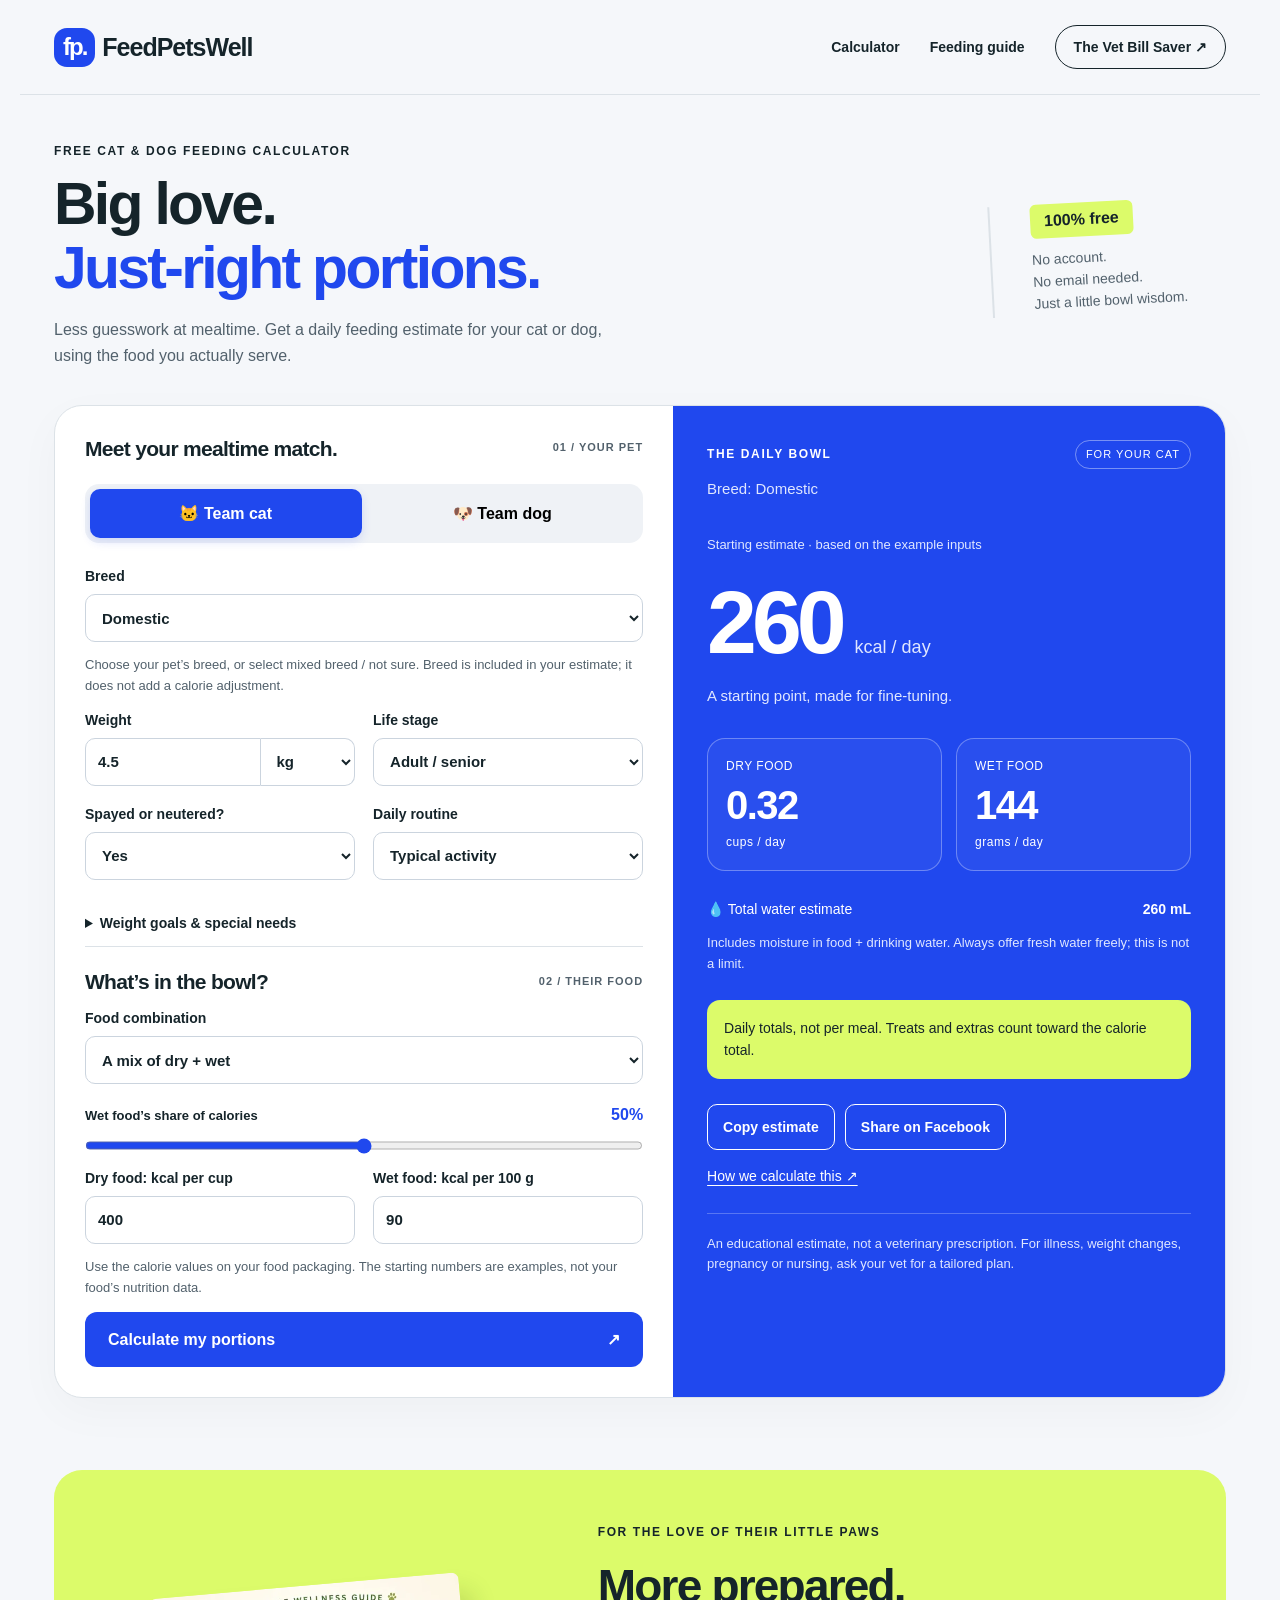
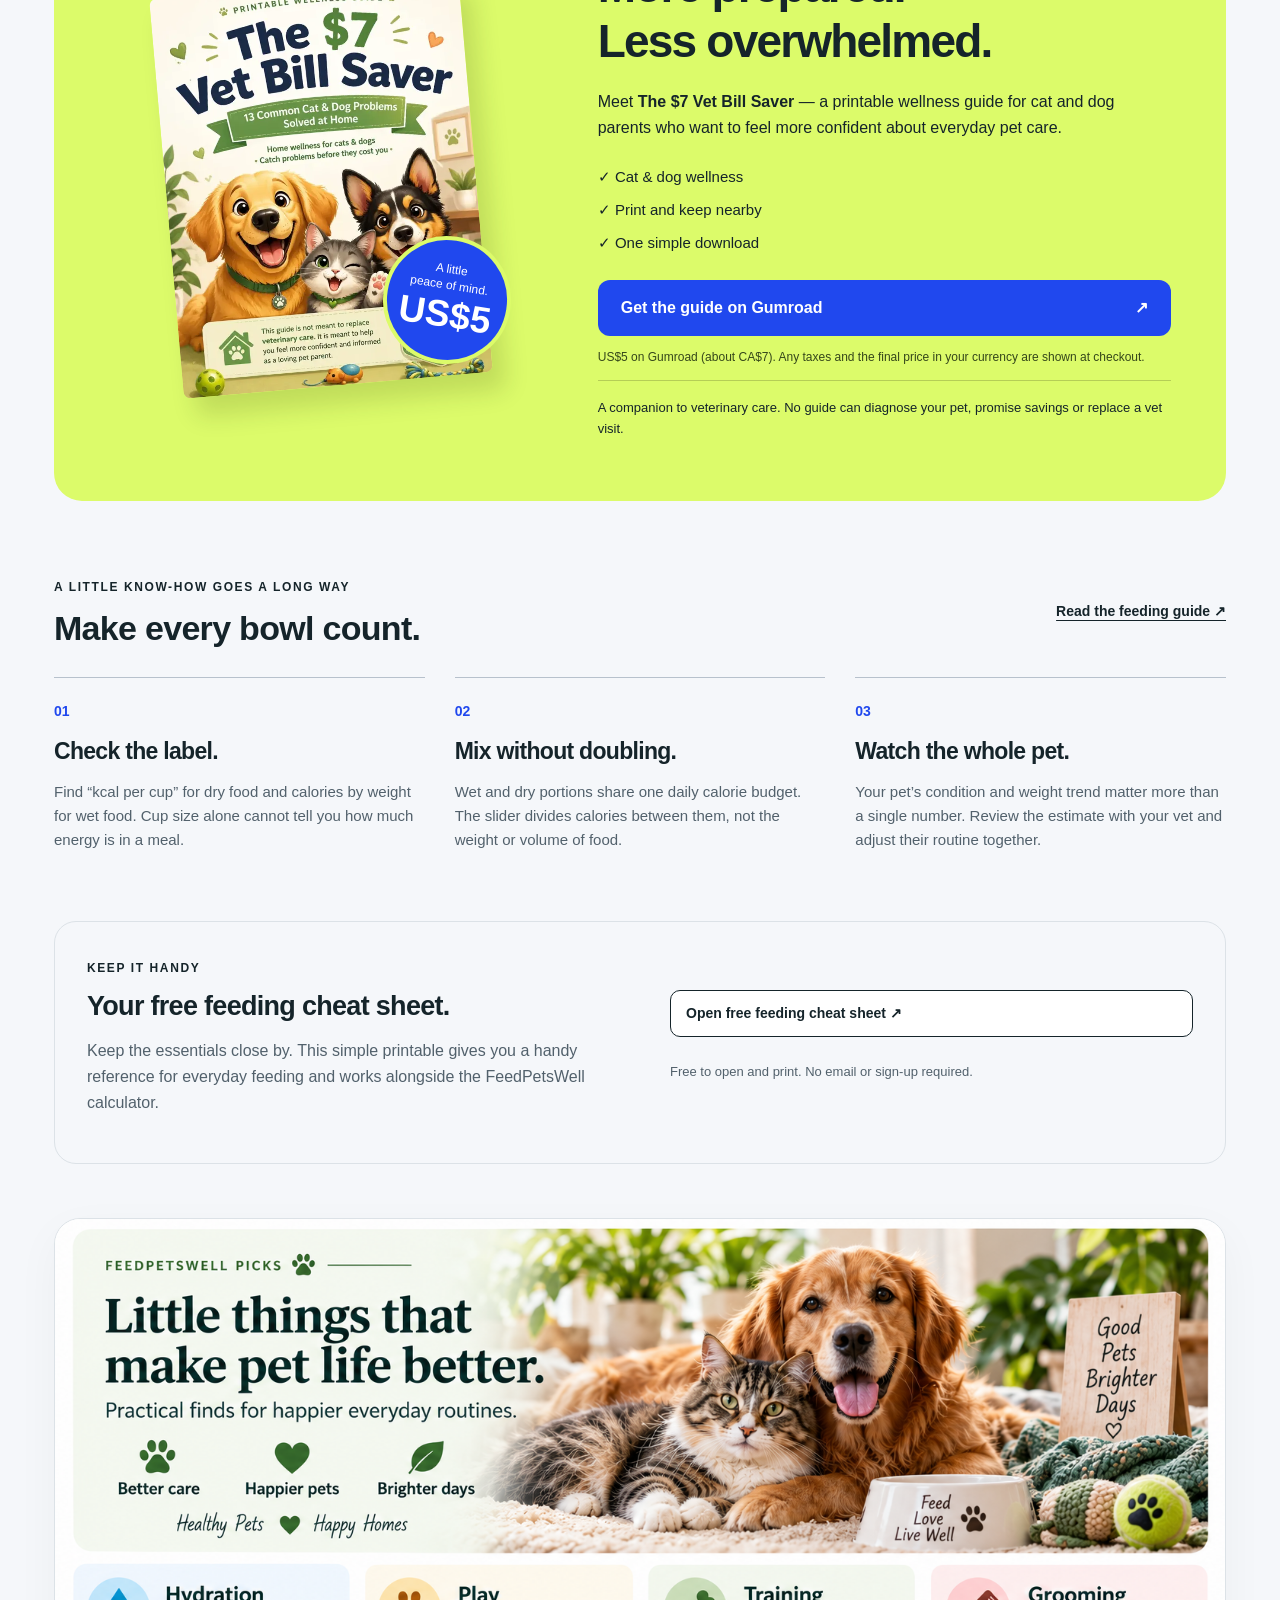
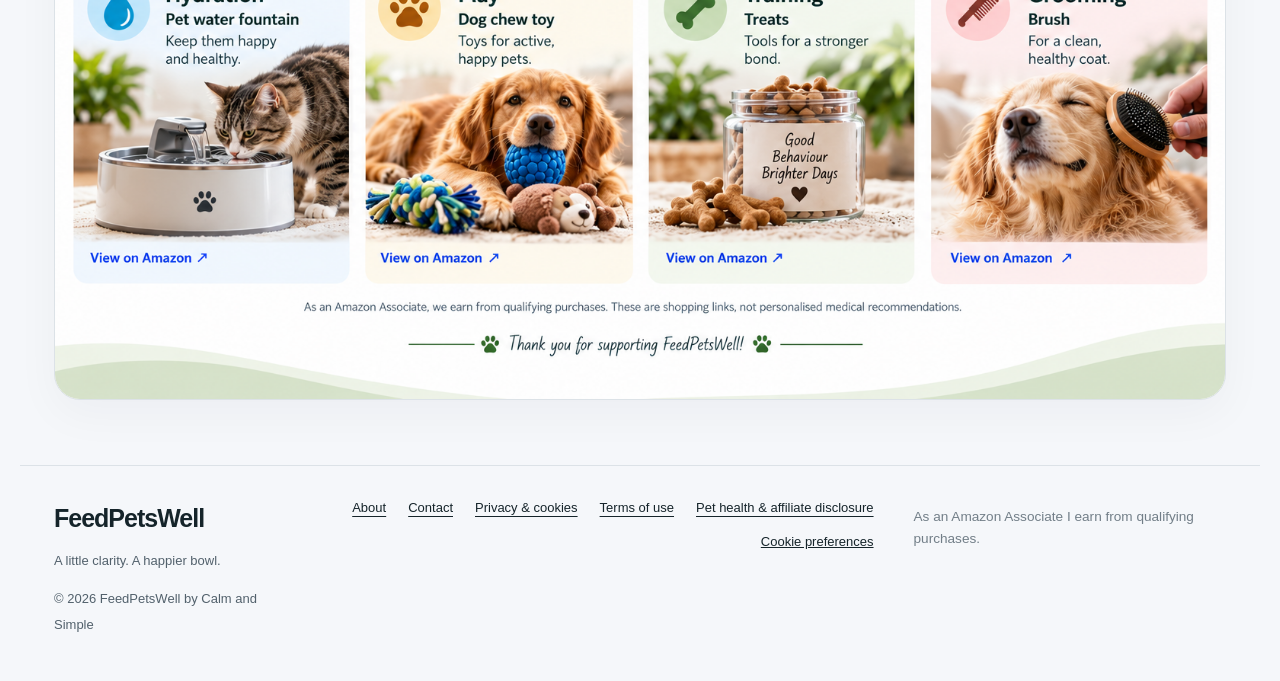
==== commit dc3daf8b: "Add files via upload" ====
--- a/index.html
+++ b/index.html
@@ -4,4 +4,4 @@
 <section class="wellness" id="wellness"><div class="cover-wrap"><img src="assets/vet-bill-saver.webp" alt="The $7 Vet Bill Saver printable wellness guide cover featuring two dogs and a cat" width="850" height="1100" loading="lazy"><span class="price-sticker">A little<br>peace of mind.<strong>US$5</strong></span></div><div class="wellness-copy"><span class="eyebrow">FOR THE LOVE OF THEIR LITTLE PAWS</span><h2>More prepared.<br>Less overwhelmed.</h2><p>Meet <strong>The $7 Vet Bill Saver</strong> — a printable wellness guide for cat and dog parents who want to feel more confident about everyday pet care.</p><div class="benefits"><span>✓ Cat & dog wellness</span><span>✓ Print and keep nearby</span><span>✓ One simple download</span></div><a class="primary buy" href="https://calmtools7.gumroad.com/l/VetBillSaver" target="_blank" rel="noopener noreferrer">Get the guide on Gumroad <span>↗</span></a><p class="small">US$5 on Gumroad (about CA$7). Any taxes and the final price in your currency are shown at checkout.</p><p class="guide-disclaimer">A companion to veterinary care. No guide can diagnose your pet, promise savings or replace a vet visit.</p></div></section>
 <section class="learn"><div class="section-top"><div><span class="eyebrow">A LITTLE KNOW-HOW GOES A LONG WAY</span><h2>Make every bowl count.</h2></div><a href="feeding-guide.html">Read the feeding guide ↗</a></div><div class="learn-grid"><article><span class="step">01</span><h3>Check the label.</h3><p>Find “kcal per cup” for dry food and calories by weight for wet food. Cup size alone cannot tell you how much energy is in a meal.</p></article><article><span class="step">02</span><h3>Mix without doubling.</h3><p>Wet and dry portions share one daily calorie budget. The slider divides calories between them, not the weight or volume of food.</p></article><article><span class="step">03</span><h3>Watch the whole pet.</h3><p>Your pet’s condition and weight trend matter more than a single number. Review the estimate with your vet and adjust their routine together.</p></article></div></section>
 <section class="downloads"><div><span class="eyebrow">KEEP IT HANDY</span><h2>Your free feeding cheat sheet.</h2><p>Keep the essentials close by. This simple printable gives you a handy reference for everyday feeding and works alongside the FeedPetsWell calculator.</p></div><div><a class="outline" href="pet_feeding_cheatsheet.pdf">Open free feeding cheat sheet ↗</a><p class="small">Free to open and print. No email or sign-up required.</p></div></section>
-<section class="shop-section"><div class="picks-image-wrap"><img class="picks-image" src="feedpetswell-picks.png" alt="FeedPetsWell Picks featuring hydration, play, training and grooming recommendations" loading="lazy"><div class="picks-hotspots" aria-label="FeedPetsWell Amazon picks"><a class="pick-hotspot hydration" href="https://amzn.to/4moT9z4" target="_blank" rel="sponsored noopener noreferrer" aria-label="View pet water fountain on Amazon"></a><a class="pick-hotspot play" href="https://amzn.to/4cdVO9X" target="_blank" rel="sponsored noopener noreferrer" aria-label="View dog chew toy on Amazon"></a><a class="pick-hotspot training" href="https://amzn.to/4volCZR" target="_blank" rel="sponsored noopener noreferrer" aria-label="View training treats on Amazon"></a><a class="pick-hotspot grooming" href="https://amzn.to/4t9PZSg" target="_blank" rel="sponsored noopener noreferrer" aria-label="View grooming brush on Amazon"></a></div></div></section></main><script src="calculator.js" defer></script><footer><div><a class="brand" href="./">FeedPetsWell</a><p>A little clarity. A happier bowl.</p><small>© 2026 FeedPetsWell by Calm and Simple</small></div><div class="footerlinks"><a href="about.html">About</a><a href="contact.html">Contact</a><a href="privacy.html">Privacy & cookies</a><a href="terms.html">Terms of use</a><a href="disclaimer.html">Pet health & affiliate disclosure</a><button class="textbutton" data-cookie-open>Cookie preferences</button></div></footer><dialog id="cookies"><h2>Your privacy, your choice.</h2><p>The calculator works without analytics. Allow optional Google Analytics to help us understand site usage? Your pet’s form entries are not sent to Analytics.</p><p><a href="privacy.html">Read our privacy & cookie policy</a></p><div class="cookiebuttons"><button data-consent="no">Reject analytics</button><button class="primary" data-consent="yes">Allow analytics</button></div></dialog><script src="privacy.js" defer></script></body></html>
+<section class="shop-section"><div class="picks-image-wrap"><img class="picks-image" src="feedpetswell-picks.png" alt="FeedPetsWell Picks featuring hydration, play, training and grooming recommendations" loading="lazy"><div class="picks-hotspots" aria-label="FeedPetsWell Amazon picks"><a class="pick-hotspot hydration" href="https://amzn.to/4moT9z4" target="_blank" rel="sponsored noopener noreferrer" aria-label="View pet water fountain on Amazon"></a><a class="pick-hotspot play" href="https://amzn.to/4cdVO9X" target="_blank" rel="sponsored noopener noreferrer" aria-label="View dog chew toy on Amazon"></a><a class="pick-hotspot training" href="https://amzn.to/4volCZR" target="_blank" rel="sponsored noopener noreferrer" aria-label="View training treats on Amazon"></a><a class="pick-hotspot grooming" href="https://amzn.to/4t9PZSg" target="_blank" rel="sponsored noopener noreferrer" aria-label="View grooming brush on Amazon"></a></div></div></section></main><script src="calculator.js" defer></script><footer><div><a class="brand" href="./">FeedPetsWell</a><p>A little clarity. A happier bowl.</p><small>© 2026 FeedPetsWell by Calm and Simple</small></div><div class="footerlinks"><a href="about.html">About</a><a href="contact.html">Contact</a><a href="privacy.html">Privacy & cookies</a><a href="terms.html">Terms of use</a><a href="disclaimer.html">Pet health & affiliate disclosure</a><button class="textbutton" data-cookie-open>Cookie preferences</button></div><p class="amazon-disclosure" style="font-size:0.85em;opacity:0.8;margin-top:8px">As an Amazon Associate I earn from qualifying purchases.</p></footer><dialog id="cookies"><h2>Your privacy, your choice.</h2><p>The calculator works without analytics. Allow optional Google Analytics to help us understand site usage? Your pet’s form entries are not sent to Analytics.</p><p><a href="privacy.html">Read our privacy & cookie policy</a></p><div class="cookiebuttons"><button data-consent="no">Reject analytics</button><button class="primary" data-consent="yes">Allow analytics</button></div></dialog><script src="privacy.js" defer></script></body></html>
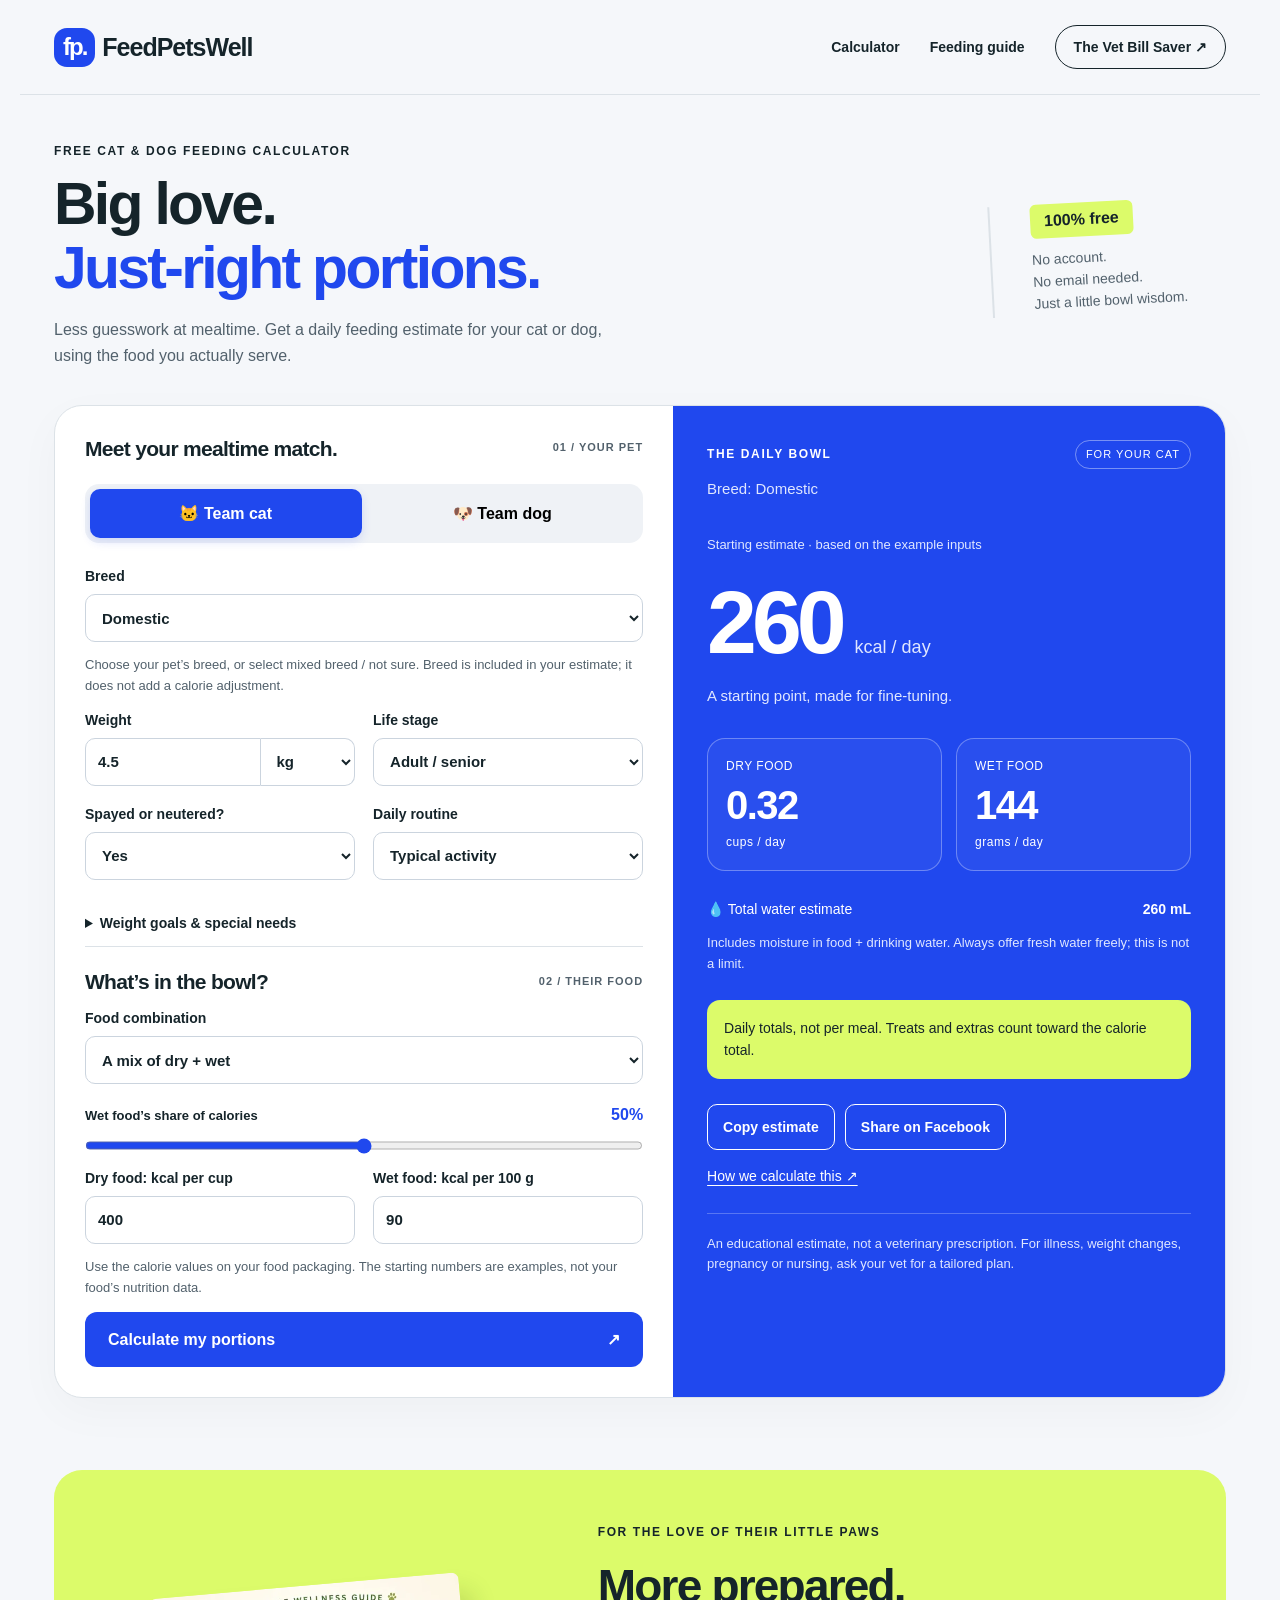
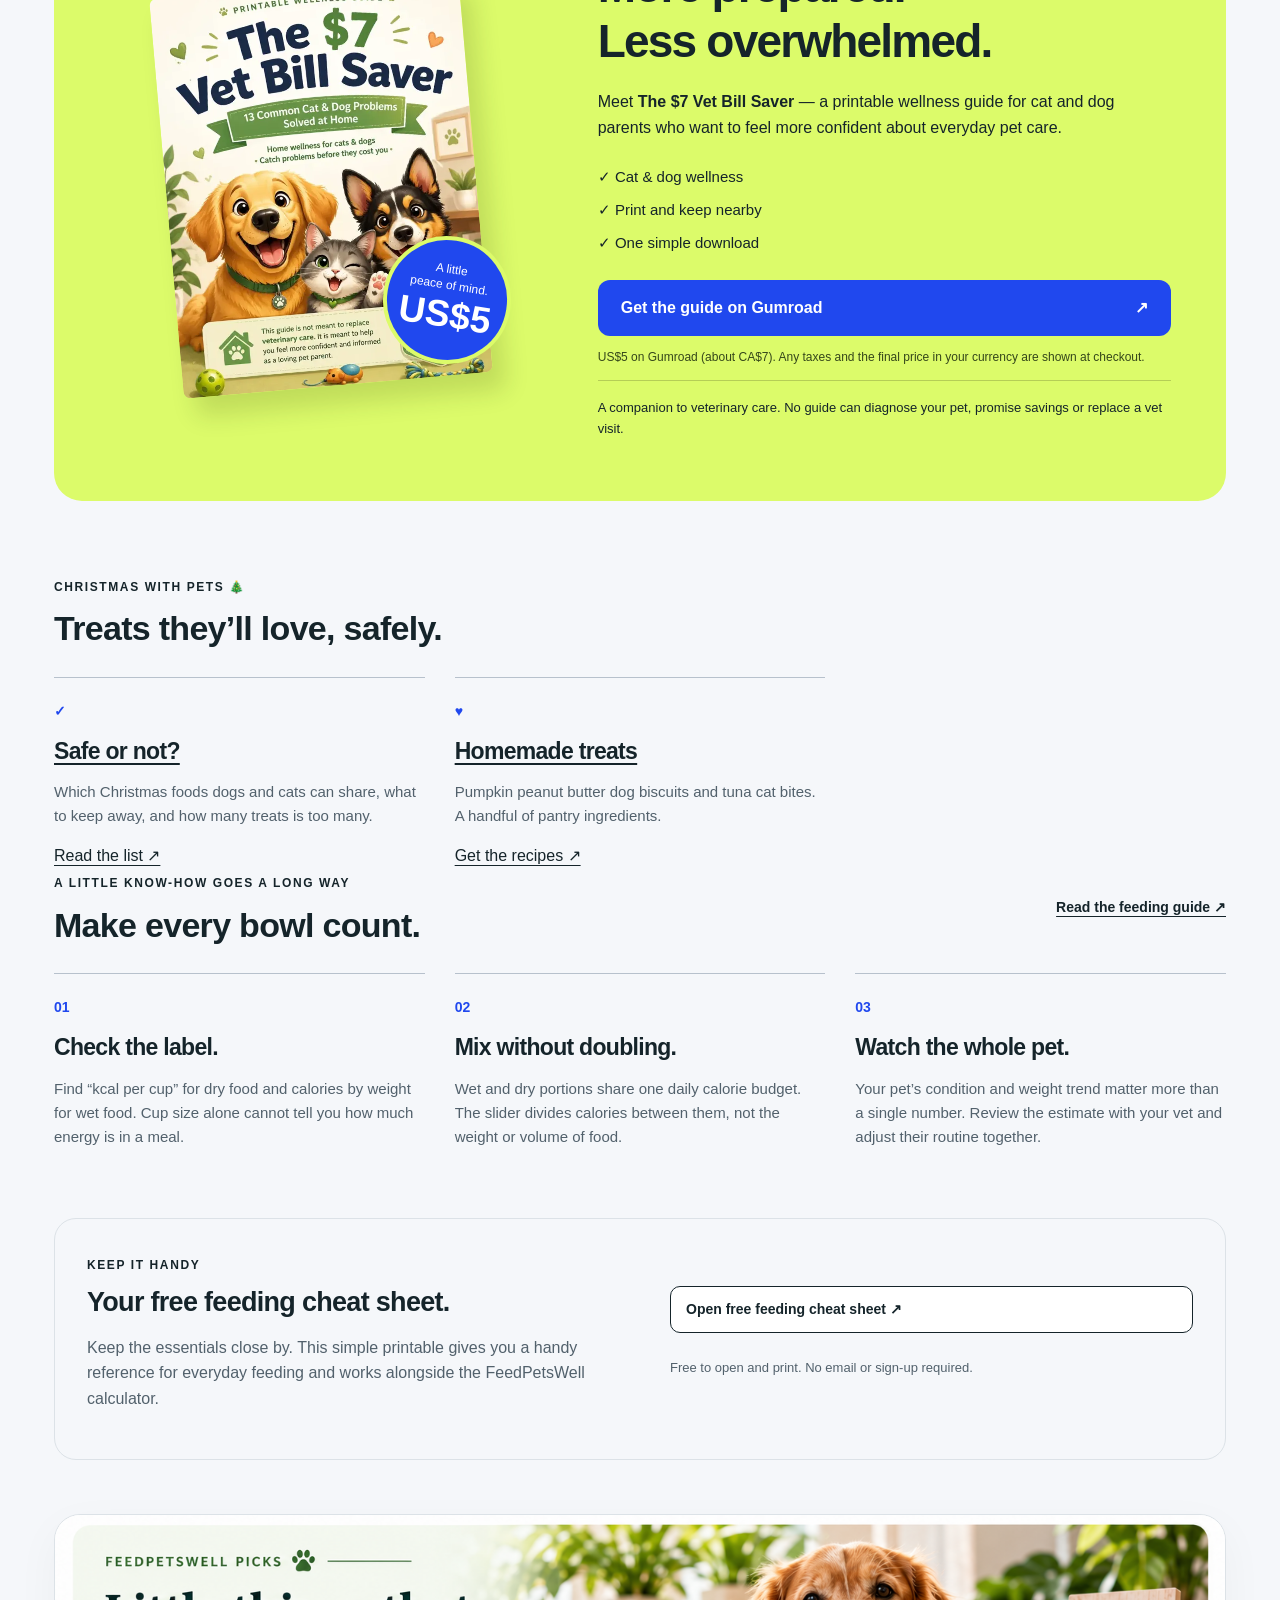
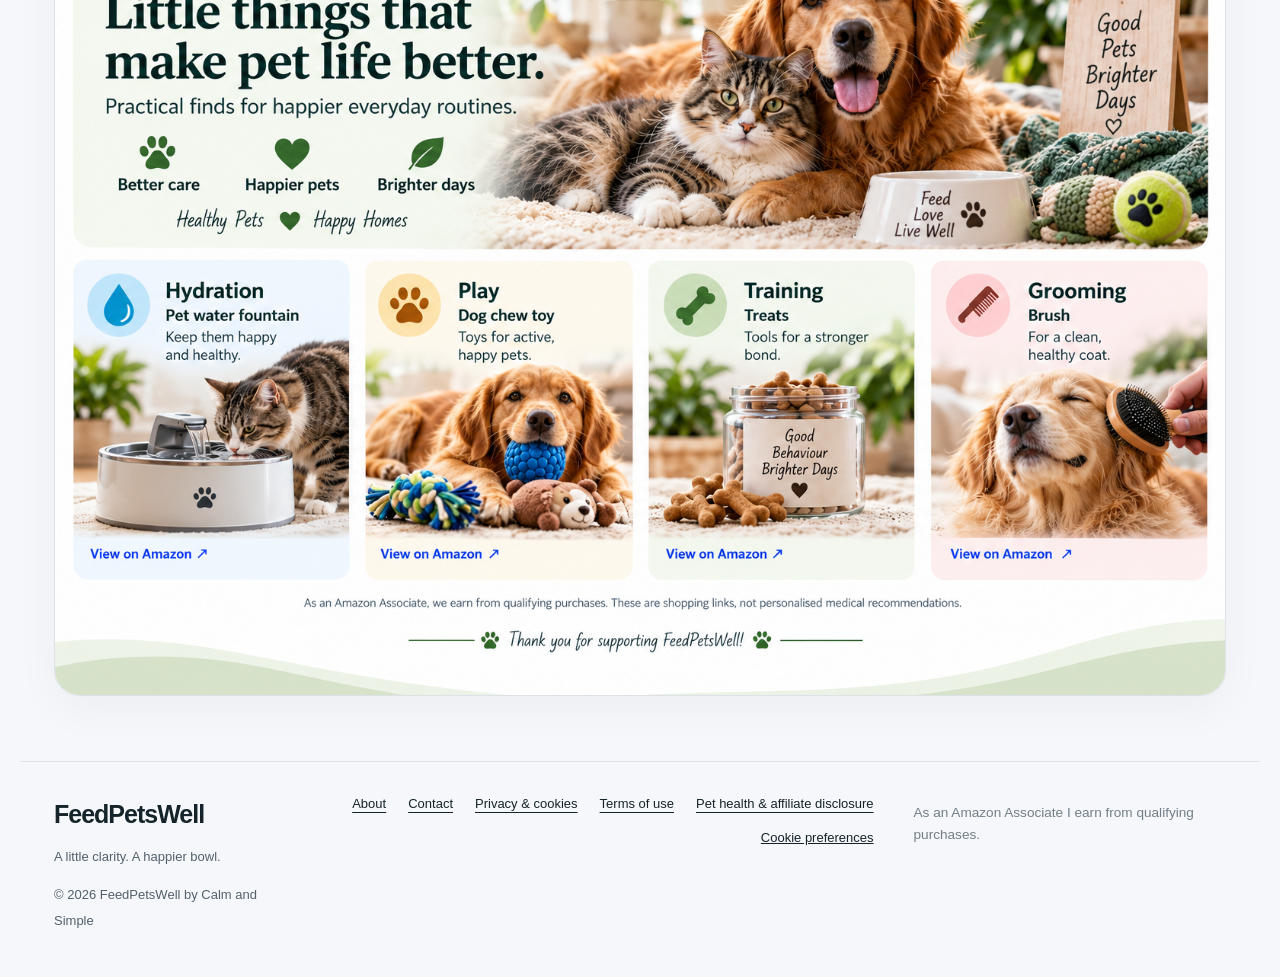
==== commit e31dd378: "Publish Christmas pet treat pages, link from homepage, add to sitemap Co-Authored-By: Claude Opus 5." ====
--- a/index.html
+++ b/index.html
@@ -2,6 +2,6 @@
 <section id="calculator" class="calculator" aria-label="Pet feeding calculator"><div class="input-panel"><div class="section-top"><h2>Meet your mealtime match.</h2><span class="pill">01 / YOUR PET</span></div><div class="pet-switch" role="group" aria-label="Pet type"><button class="selected" data-pet="cat" aria-pressed="true">🐱 Team cat</button><button data-pet="dog" aria-pressed="false">🐶 Team dog</button></div><form id="pet-form"><label for="breed">Breed<select id="breed" aria-describedby="breed-help"><option>Domestic</option></select></label><p id="breed-help" class="small">Choose your pet’s breed, or select mixed breed / not sure. Breed is included in your estimate; it does not add a calorie adjustment.</p><div class="fields"><label>Weight<div class="joined"><input id="weight" type="number" min="0.1" max="200" step="any" value="4.5" required aria-label="Pet weight"><select id="units" aria-label="Weight units"><option value="kg">kg</option><option value="lb">lb</option></select></div></label><label>Life stage<select id="stage"><option value="adult">Adult / senior</option><option value="young">Kitten / puppy under 4 months</option><option value="growing">Growing pet, 4+ months</option></select></label><label>Spayed or neutered?<select id="neutered"><option value="yes">Yes</option><option value="no">No</option></select></label><label>Daily routine<select id="activity"><option value="normal">Typical activity</option><option value="low">Low activity / gains weight easily</option><option value="high">Very active / working pet</option></select></label></div><details class="extra"><summary>Weight goals & special needs</summary><div class="fields"><label>Weight goal<select id="goal"><option value="maintain">Maintain</option><option value="lose">Lose weight</option><option value="gain">Gain weight</option></select></label><label>Health considerations<select id="health"><option value="healthy">Generally healthy</option><option value="special">Sensitive digestion / medical needs</option><option value="pregnant">Pregnant or nursing</option></select></label></div><p class="small">These options help flag when a veterinary feeding plan is needed. Breed and sex alone do not set your pet’s portions.</p></details><div class="section-top food-heading"><h3>What’s in the bowl?</h3><span class="pill">02 / THEIR FOOD</span></div><label>Food combination<select id="food"><option value="mixed">A mix of dry + wet</option><option value="dry">Dry food only</option><option value="wet">Wet food only</option></select></label><div id="split-wrap"><div class="range-label"><label for="split">Wet food’s share of calories</label><output id="split-label">50%</output></div><input type="range" id="split" min="0" max="100" step="5" value="50"></div><div class="fields food-fields"><label id="dry-label">Dry food: kcal per cup<input id="dry" type="number" value="400" min="1" max="2000" step="any" required></label><label id="wet-label">Wet food: kcal per 100 g<input id="wet" type="number" value="90" min="1" max="1000" step="any" required></label></div><p class="small">Use the calorie values on your food packaging. The starting numbers are examples, not your food’s nutrition data.</p><button type="submit" class="primary calculate">Calculate my portions <span>↗</span></button></form></div>
 <aside class="result-panel"><div class="section-top"><span class="eyebrow">THE DAILY BOWL</span><span id="pet-label">FOR YOUR CAT</span></div><div id="results" aria-live="polite" aria-atomic="true"><p id="breed-result" class="result-description"></p><p id="result-status">Starting estimate · based on the example inputs</p><div class="calorie-number"><span id="calories">260</span><span>kcal / day</span></div><p class="result-description">A starting point, made for fine-tuning.</p><div class="portion-grid"><div><span>DRY FOOD</span><strong id="dry-out">0.32</strong><span>cups / day</span></div><div><span>WET FOOD</span><strong id="wet-out">144</strong><span id="wet-unit">grams / day</span></div></div><div class="water-row"><span>💧 Total water estimate</span><strong id="water-out">260 mL</strong></div><p class="small">Includes moisture in food + drinking water. Always offer fresh water freely; this is not a limit.</p><p id="guidance" class="result-guidance">Daily totals, not per meal. Treats and extras count toward the calorie total.</p></div><div class="share-row"><button id="copy" class="outline">Copy estimate</button><a id="share" class="outline" target="_blank" rel="noopener noreferrer">Share on Facebook</a></div><p id="copy-status" role="status" class="small"></p><a class="method-link" href="feeding-guide.html#method">How we calculate this ↗</a><p class="small result-disclaimer">An educational estimate, not a veterinary prescription. For illness, weight changes, pregnancy or nursing, ask your vet for a tailored plan.</p></aside></section>
 <section class="wellness" id="wellness"><div class="cover-wrap"><img src="assets/vet-bill-saver.webp" alt="The $7 Vet Bill Saver printable wellness guide cover featuring two dogs and a cat" width="850" height="1100" loading="lazy"><span class="price-sticker">A little<br>peace of mind.<strong>US$5</strong></span></div><div class="wellness-copy"><span class="eyebrow">FOR THE LOVE OF THEIR LITTLE PAWS</span><h2>More prepared.<br>Less overwhelmed.</h2><p>Meet <strong>The $7 Vet Bill Saver</strong> — a printable wellness guide for cat and dog parents who want to feel more confident about everyday pet care.</p><div class="benefits"><span>✓ Cat & dog wellness</span><span>✓ Print and keep nearby</span><span>✓ One simple download</span></div><a class="primary buy" href="https://calmtools7.gumroad.com/l/VetBillSaver" target="_blank" rel="noopener noreferrer">Get the guide on Gumroad <span>↗</span></a><p class="small">US$5 on Gumroad (about CA$7). Any taxes and the final price in your currency are shown at checkout.</p><p class="guide-disclaimer">A companion to veterinary care. No guide can diagnose your pet, promise savings or replace a vet visit.</p></div></section>
-<section class="learn"><div class="section-top"><div><span class="eyebrow">A LITTLE KNOW-HOW GOES A LONG WAY</span><h2>Make every bowl count.</h2></div><a href="feeding-guide.html">Read the feeding guide ↗</a></div><div class="learn-grid"><article><span class="step">01</span><h3>Check the label.</h3><p>Find “kcal per cup” for dry food and calories by weight for wet food. Cup size alone cannot tell you how much energy is in a meal.</p></article><article><span class="step">02</span><h3>Mix without doubling.</h3><p>Wet and dry portions share one daily calorie budget. The slider divides calories between them, not the weight or volume of food.</p></article><article><span class="step">03</span><h3>Watch the whole pet.</h3><p>Your pet’s condition and weight trend matter more than a single number. Review the estimate with your vet and adjust their routine together.</p></article></div></section>
+<section class="learn" id="christmas"><div class="section-top"><div><span class="eyebrow">CHRISTMAS WITH PETS 🎄</span><h2>Treats they’ll love, safely.</h2></div></div><div class="learn-grid"><article><span class="step">✓</span><h3><a href="christmas-pet-treats.html">Safe or not?</a></h3><p>Which Christmas foods dogs and cats can share, what to keep away, and how many treats is too many.</p><a href="christmas-pet-treats.html">Read the list ↗</a></article><article><span class="step">♥</span><h3><a href="homemade-christmas-pet-treats.html">Homemade treats</a></h3><p>Pumpkin peanut butter dog biscuits and tuna cat bites. A handful of pantry ingredients.</p><a href="homemade-christmas-pet-treats.html">Get the recipes ↗</a></article></div></section><section class="learn"><div class="section-top"><div><span class="eyebrow">A LITTLE KNOW-HOW GOES A LONG WAY</span><h2>Make every bowl count.</h2></div><a href="feeding-guide.html">Read the feeding guide ↗</a></div><div class="learn-grid"><article><span class="step">01</span><h3>Check the label.</h3><p>Find “kcal per cup” for dry food and calories by weight for wet food. Cup size alone cannot tell you how much energy is in a meal.</p></article><article><span class="step">02</span><h3>Mix without doubling.</h3><p>Wet and dry portions share one daily calorie budget. The slider divides calories between them, not the weight or volume of food.</p></article><article><span class="step">03</span><h3>Watch the whole pet.</h3><p>Your pet’s condition and weight trend matter more than a single number. Review the estimate with your vet and adjust their routine together.</p></article></div></section>
 <section class="downloads"><div><span class="eyebrow">KEEP IT HANDY</span><h2>Your free feeding cheat sheet.</h2><p>Keep the essentials close by. This simple printable gives you a handy reference for everyday feeding and works alongside the FeedPetsWell calculator.</p></div><div><a class="outline" href="pet_feeding_cheatsheet.pdf">Open free feeding cheat sheet ↗</a><p class="small">Free to open and print. No email or sign-up required.</p></div></section>
 <section class="shop-section"><div class="picks-image-wrap"><img class="picks-image" src="feedpetswell-picks.png" alt="FeedPetsWell Picks featuring hydration, play, training and grooming recommendations" loading="lazy"><div class="picks-hotspots" aria-label="FeedPetsWell Amazon picks"><a class="pick-hotspot hydration" href="https://amzn.to/4moT9z4" target="_blank" rel="sponsored noopener noreferrer" aria-label="View pet water fountain on Amazon"></a><a class="pick-hotspot play" href="https://amzn.to/4cdVO9X" target="_blank" rel="sponsored noopener noreferrer" aria-label="View dog chew toy on Amazon"></a><a class="pick-hotspot training" href="https://amzn.to/4volCZR" target="_blank" rel="sponsored noopener noreferrer" aria-label="View training treats on Amazon"></a><a class="pick-hotspot grooming" href="https://amzn.to/4t9PZSg" target="_blank" rel="sponsored noopener noreferrer" aria-label="View grooming brush on Amazon"></a></div></div></section></main><script src="calculator.js" defer></script><footer><div><a class="brand" href="./">FeedPetsWell</a><p>A little clarity. A happier bowl.</p><small>© 2026 FeedPetsWell by Calm and Simple</small></div><div class="footerlinks"><a href="about.html">About</a><a href="contact.html">Contact</a><a href="privacy.html">Privacy & cookies</a><a href="terms.html">Terms of use</a><a href="disclaimer.html">Pet health & affiliate disclosure</a><button class="textbutton" data-cookie-open>Cookie preferences</button></div><p class="amazon-disclosure" style="font-size:0.85em;opacity:0.8;margin-top:8px">As an Amazon Associate I earn from qualifying purchases.</p></footer><dialog id="cookies"><h2>Your privacy, your choice.</h2><p>The calculator works without analytics. Allow optional Google Analytics to help us understand site usage? Your pet’s form entries are not sent to Analytics.</p><p><a href="privacy.html">Read our privacy & cookie policy</a></p><div class="cookiebuttons"><button data-consent="no">Reject analytics</button><button class="primary" data-consent="yes">Allow analytics</button></div></dialog><script src="privacy.js" defer></script></body></html>
